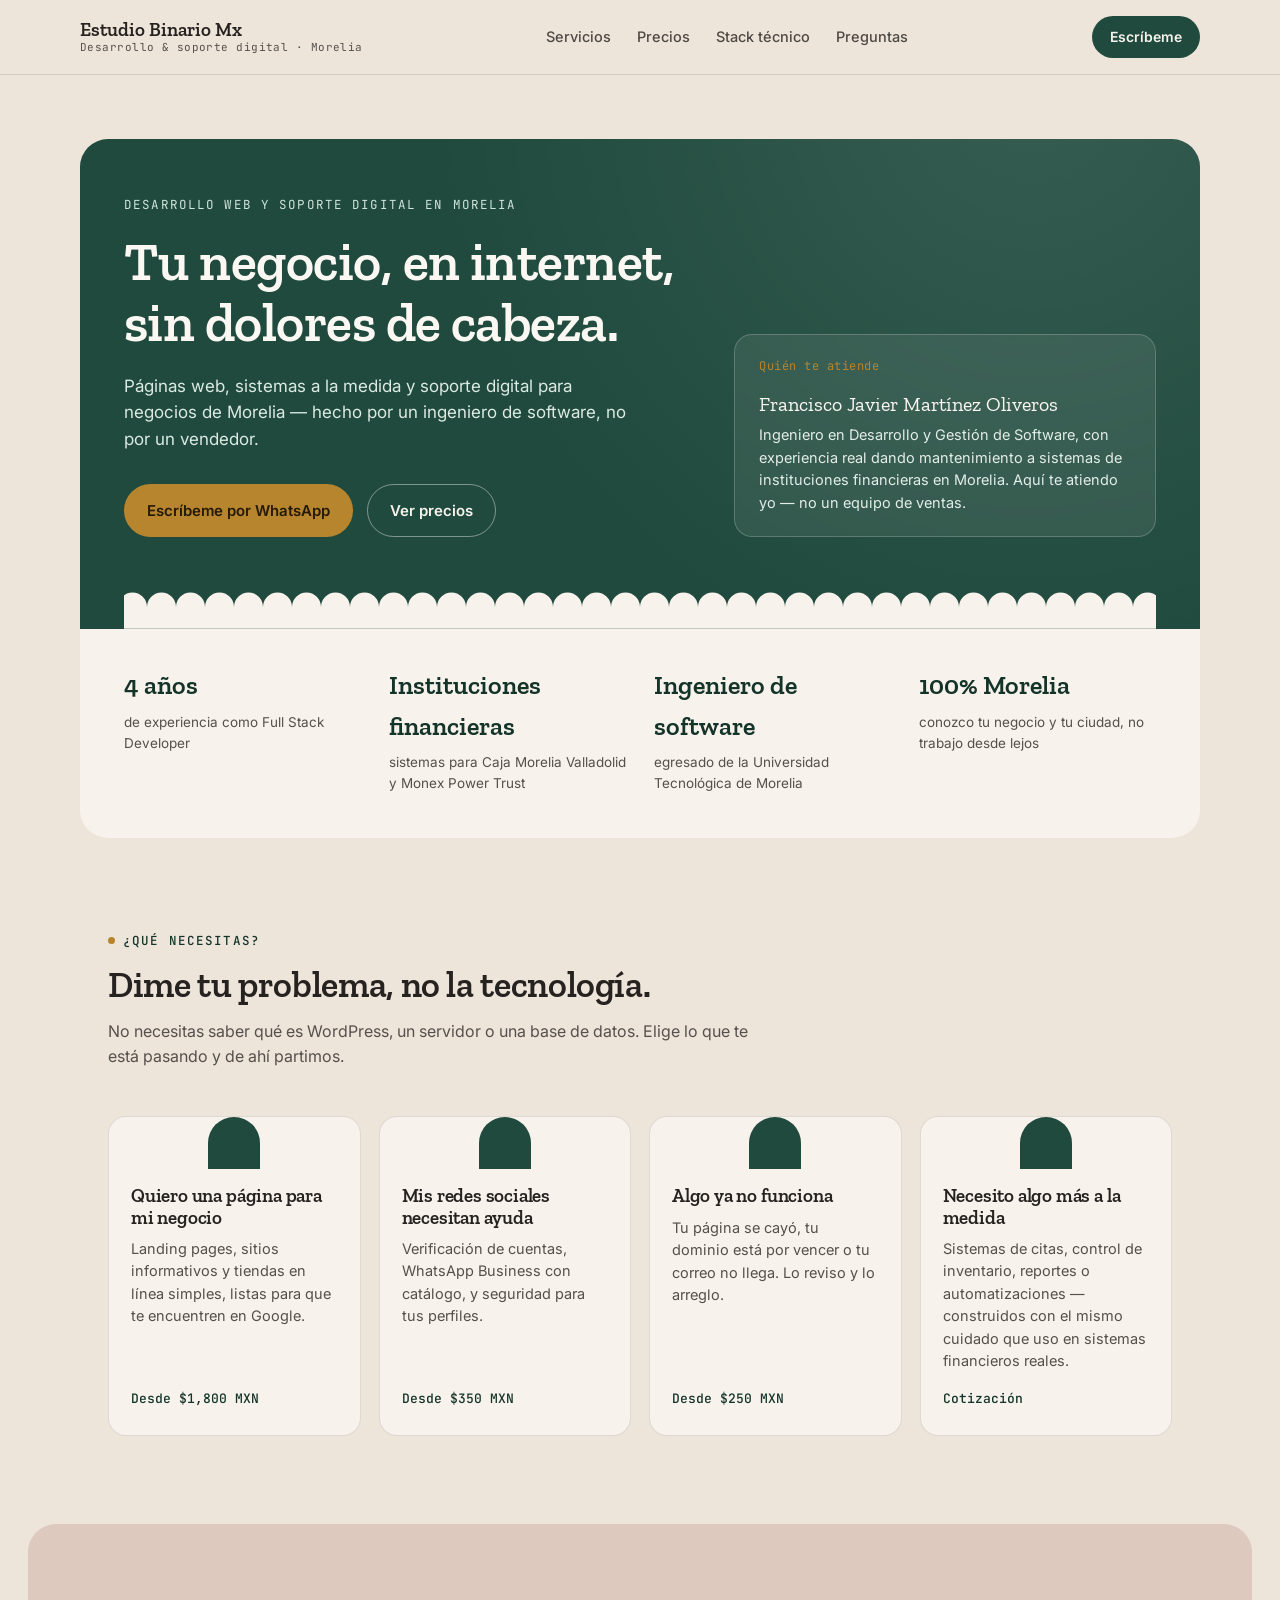
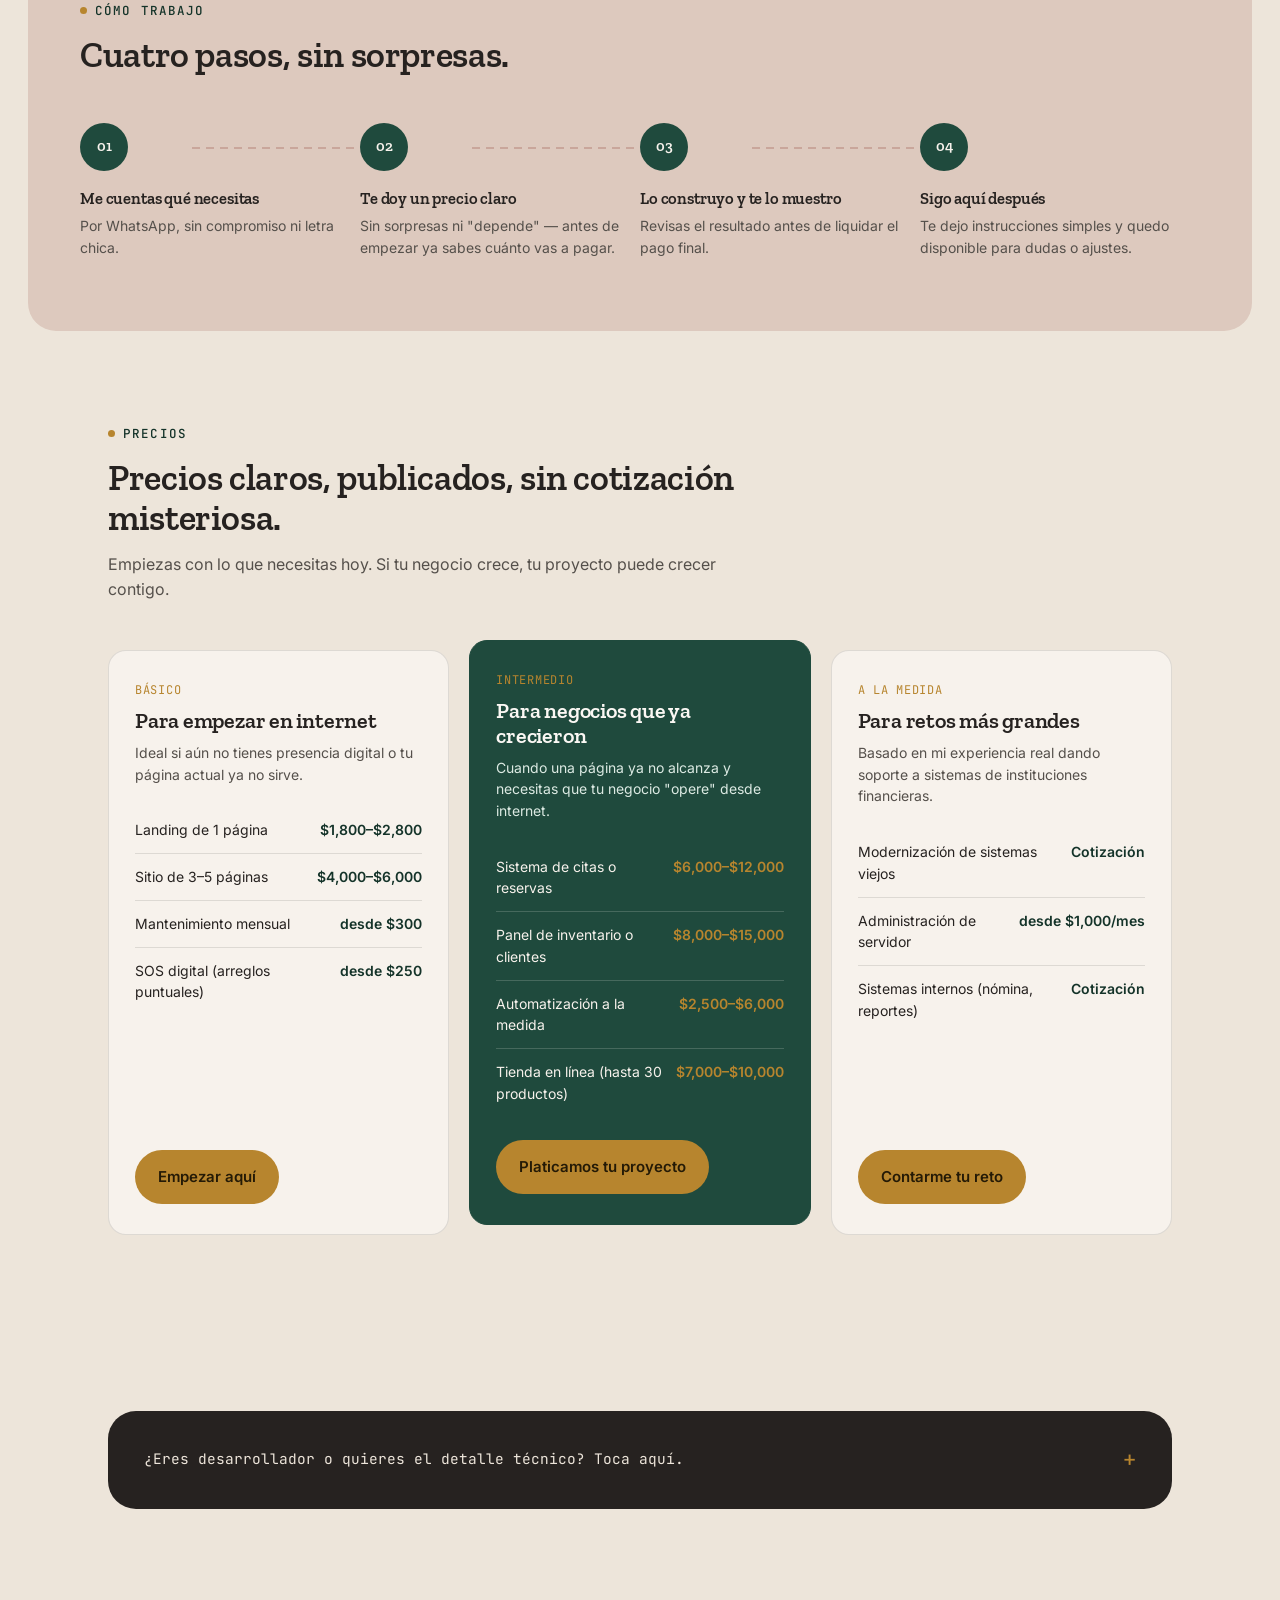
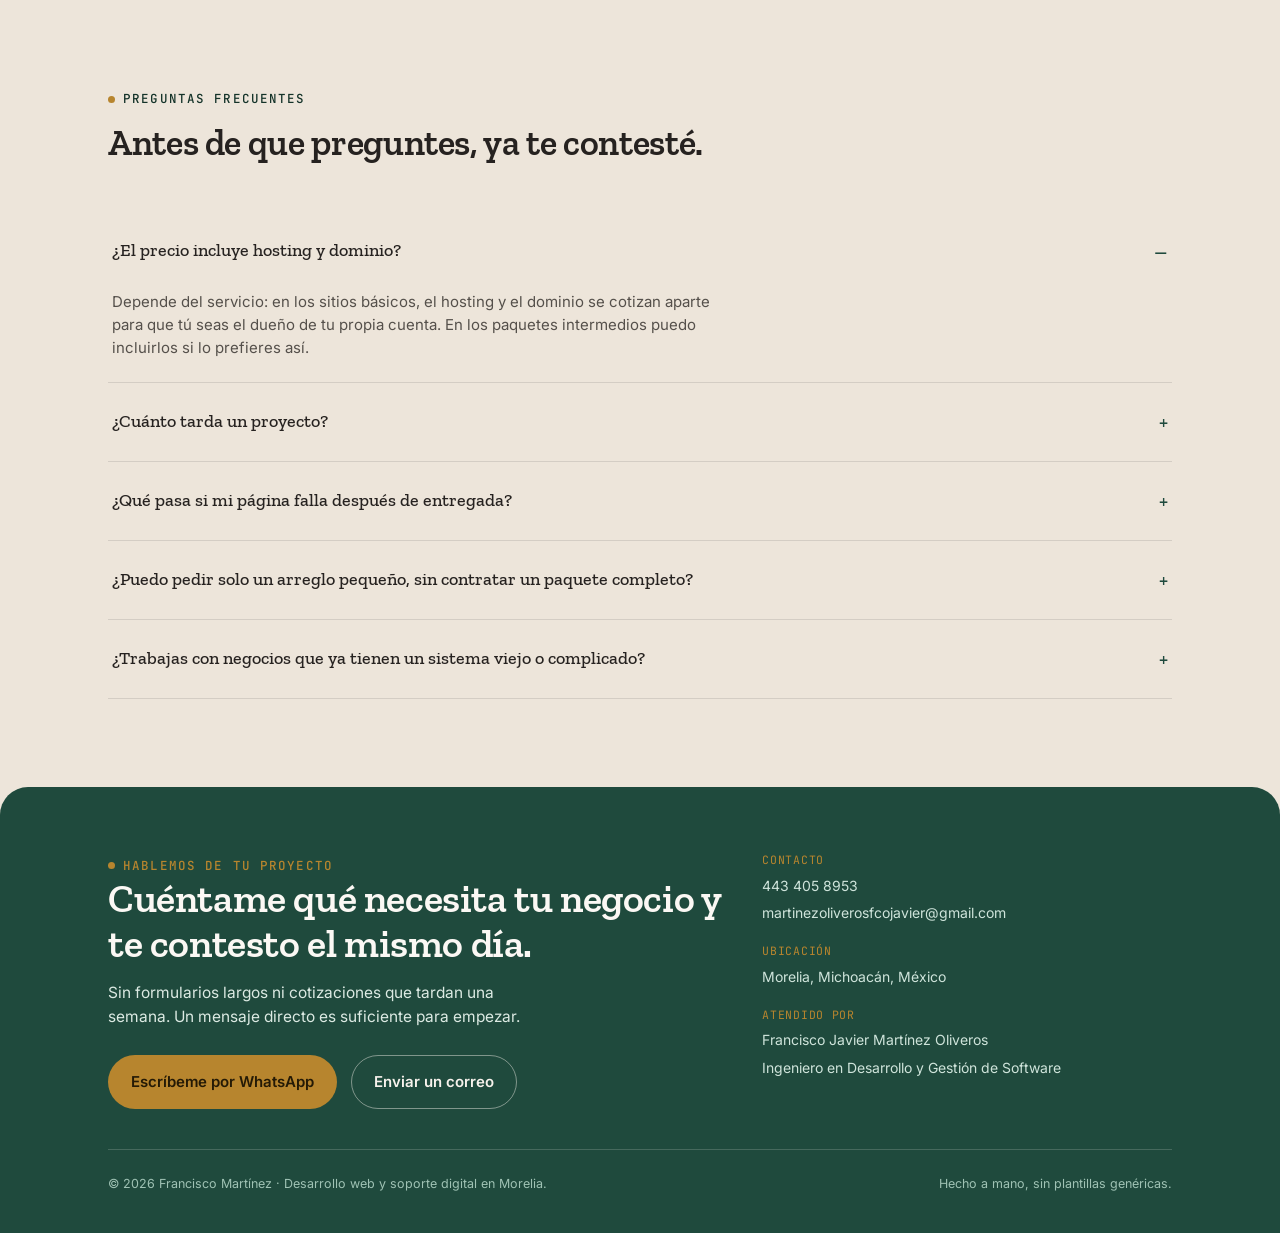
==== index.html @ 37a845f3 "Primer commit de la pagina, subiendo gitignore y readme" ====
<!DOCTYPE html>
<html lang="es-MX">

<head>
  <meta charset="UTF-8">
  <meta name="viewport" content="width=device-width, initial-scale=1.0">
  <title>Estudio Binario Mx — Desarrollo web y soporte digital en Morelia</title>
  <link rel="preconnect" href="https://fonts.googleapis.com">
  <link rel="preconnect" href="https://fonts.gstatic.com" crossorigin>
  <link
    href="https://fonts.googleapis.com/css2?family=Zilla+Slab:wght@400;500;600;700&family=Inter:wght@400;500;600;700;800&family=JetBrains+Mono:wght@400;500&display=swap"
    rel="stylesheet">
  <style>
    :root {
      --stone: #EDE5DA;
      /* cantera rosa base — cream-stone */
      --stone-deep: #DDC9BE;
      /* deeper cantera panel */
      --rose: #C9A69B;
      /* cantera rosa accent */
      --ink: #262220;
      /* main text, warm near-black */
      --ink-soft: #55504B;
      /* secondary text */
      --pine: #1F4A3D;
      /* deep Michoacán pine-green — CTA / structure */
      --pine-dark: #143329;
      --gold: #B7852E;
      /* mustard/gold accent, used sparingly */
      --paper: #F7F2EC;
      /* card surface, lighter than stone */
      --line: rgba(38, 34, 32, 0.12);
      --radius-lg: 28px;
      --radius-md: 18px;
      --maxw: 1120px;
    }

    * {
      box-sizing: border-box;
    }

    html {
      scroll-behavior: smooth;
    }

    body {
      margin: 0;
      background: var(--stone);
      color: var(--ink);
      font-family: 'Inter', system-ui, sans-serif;
      font-size: 16px;
      line-height: 1.55;
      -webkit-font-smoothing: antialiased;
    }

    h1,
    h2,
    h3 {
      font-family: 'Zilla Slab', Georgia, serif;
      font-weight: 600;
      line-height: 1.12;
      margin: 0;
      letter-spacing: -0.01em;
    }

    p {
      margin: 0;
    }

    a {
      color: inherit;
      text-decoration: none;
    }

    img {
      max-width: 100%;
      display: block;
    }

    ::selection {
      background: var(--pine);
      color: var(--paper);
    }

    :focus-visible {
      outline: 3px solid var(--pine);
      outline-offset: 3px;
    }

    .wrap {
      max-width: var(--maxw);
      margin: 0 auto;
      padding: 0 28px;
    }

    .eyebrow {
      display: inline-flex;
      align-items: center;
      gap: 8px;
      font-family: 'JetBrains Mono', monospace;
      font-size: 12.5px;
      letter-spacing: 0.09em;
      text-transform: uppercase;
      color: var(--pine-dark);
      font-weight: 500;
    }

    .eyebrow::before {
      content: "";
      width: 7px;
      height: 7px;
      border-radius: 50%;
      background: var(--gold);
      flex: none;
    }

    /* ---------- Arch motif (echoes Morelia's aqueduct arcade) ---------- */
    .arch-row {
      height: 44px;
      background-image: url("data:image/svg+xml,%3Csvg xmlns='http://www.w3.org/2000/svg' viewBox='0 0 80 60'%3E%3Cpath d='M0,60 L0,30 A20,20 0 0,1 40,30 A20,20 0 0,1 80,30 L80,60 Z' fill='%23EDE5DA'/%3E%3C/svg%3E");
      background-repeat: repeat-x;
      background-size: 58px 44px;
      background-position: bottom;
    }

    .arch-row.on-pine {
      background-image: url("data:image/svg+xml,%3Csvg xmlns='http://www.w3.org/2000/svg' viewBox='0 0 80 60'%3E%3Cpath d='M0,60 L0,30 A20,20 0 0,1 40,30 A20,20 0 0,1 80,30 L80,60 Z' fill='%23F7F2EC'/%3E%3C/svg%3E");
    }

    .arch-top {
      width: 52px;
      height: 52px;
      border-radius: 50% 50% 0 0;
      background: var(--pine);
      flex: none;
      margin: 0 auto -1px;
    }

    /* ---------- Nav ---------- */
    header {
      position: sticky;
      top: 0;
      z-index: 40;
      background: rgba(237, 229, 218, 0.92);
      backdrop-filter: blur(6px);
      border-bottom: 1px solid var(--line);
    }

    .nav {
      display: flex;
      align-items: center;
      justify-content: space-between;
      padding: 16px 0;
    }

    .brand {
      display: flex;
      flex-direction: column;
      line-height: 1.1;
    }

    .brand strong {
      font-family: 'Zilla Slab', serif;
      font-size: 19px;
      font-weight: 600;
    }

    .brand span {
      font-family: 'JetBrains Mono', monospace;
      font-size: 11px;
      color: var(--ink-soft);
      letter-spacing: 0.04em;
    }

    .nav-links {
      display: flex;
      gap: 26px;
      font-size: 14.5px;
      font-weight: 500;
    }

    .nav-links a {
      opacity: 0.8;
    }

    .nav-links a:hover {
      opacity: 1;
    }

    .nav-cta {
      background: var(--pine);
      color: var(--paper);
      padding: 10px 18px;
      border-radius: 100px;
      font-size: 14px;
      font-weight: 600;
      white-space: nowrap;
    }

    .nav-cta:hover {
      background: var(--pine-dark);
    }

    .nav-mobile-hide {
      display: flex;
    }

    @media (max-width:760px) {
      .nav-mobile-hide {
        display: none;
      }
    }

    /* ---------- Hero ---------- */
    .hero {
      padding: 64px 0 0;
    }

    .hero-panel {
      background: var(--pine);
      color: var(--paper);
      border-radius: var(--radius-lg) var(--radius-lg) 0 0;
      padding: 56px 44px 0;
      position: relative;
      overflow: hidden;
    }

    .hero-panel::before {
      content: "";
      position: absolute;
      inset: 0;
      background: radial-gradient(circle at 85% -10%, rgba(255, 255, 255, 0.10), transparent 55%);
      pointer-events: none;
    }

    .hero-grid {
      display: grid;
      grid-template-columns: 1.15fr 0.85fr;
      gap: 40px;
      align-items: end;
      padding-bottom: 48px;
    }

    .hero-eyebrow {
      font-family: 'JetBrains Mono', monospace;
      font-size: 12.5px;
      letter-spacing: 0.09em;
      text-transform: uppercase;
      color: #CFE4DB;
      margin-bottom: 18px;
      display: block;
    }

    .hero h1 {
      font-size: clamp(34px, 4.6vw, 54px);
      color: #FBF8F4;
    }

    .hero-sub {
      margin-top: 20px;
      font-size: 17px;
      color: #DCEAE3;
      max-width: 46ch;
    }

    .hero-ctas {
      display: flex;
      gap: 14px;
      margin-top: 32px;
      flex-wrap: wrap;
    }

    .btn {
      display: inline-flex;
      align-items: center;
      gap: 8px;
      padding: 14px 22px;
      border-radius: 100px;
      font-weight: 600;
      font-size: 15px;
      border: 1.5px solid transparent;
      cursor: pointer;
    }

    .btn-gold {
      background: var(--gold);
      color: #241a06;
    }

    .btn-gold:hover {
      background: #a3781f;
    }

    .btn-ghost {
      background: transparent;
      border-color: rgba(247, 242, 236, 0.45);
      color: #F7F2EC;
    }

    .btn-ghost:hover {
      border-color: #F7F2EC;
    }

    .hero-card {
      background: rgba(247, 242, 236, 0.08);
      border: 1px solid rgba(247, 242, 236, 0.22);
      border-radius: var(--radius-md);
      padding: 22px 24px;
      backdrop-filter: blur(2px);
    }

    .hero-card p {
      font-size: 14.5px;
      color: #E3EEE8;
    }

    .hero-card .name {
      font-family: 'Zilla Slab', serif;
      font-size: 20px;
      color: #FBF8F4;
      margin-bottom: 4px;
    }

    .hero-card .role {
      font-family: 'JetBrains Mono', monospace;
      font-size: 12px;
      color: var(--gold);
      letter-spacing: 0.04em;
      margin-bottom: 14px;
      display: block;
    }

    /* ---------- Trust bar ---------- */
    .trust {
      background: var(--paper);
      border-radius: 0 0 var(--radius-lg) var(--radius-lg);
      padding: 36px 44px 44px;
      display: grid;
      grid-template-columns: repeat(4, 1fr);
      gap: 28px;
    }

    .trust-item .num {
      font-family: 'Zilla Slab', serif;
      font-size: 26px;
      font-weight: 600;
      color: var(--pine-dark);
    }

    .trust-item p {
      font-size: 13.5px;
      color: var(--ink-soft);
      margin-top: 6px;
    }

    @media (max-width:900px) {
      .hero-grid {
        grid-template-columns: 1fr;
      }

      .trust {
        grid-template-columns: repeat(2, 1fr);
      }
    }

    /* ---------- Section shell ---------- */
    section {
      padding: 88px 0;
    }

    .section-head {
      max-width: 640px;
      margin-bottom: 48px;
    }

    .section-head h2 {
      font-size: clamp(26px, 3.2vw, 36px);
      margin-top: 14px;
    }

    .section-head p {
      margin-top: 14px;
      font-size: 16px;
      color: var(--ink-soft);
    }

    /* ---------- Qué necesitas cards ---------- */
    .need-grid {
      display: grid;
      grid-template-columns: repeat(4, 1fr);
      gap: 18px;
    }

    .need-card {
      background: var(--paper);
      border: 1px solid var(--line);
      border-radius: var(--radius-md);
      padding: 0 22px 26px;
      display: flex;
      flex-direction: column;
    }

    .need-card .arch-top {
      margin-top: 0;
      margin-bottom: 16px;
    }

    .need-card h3 {
      font-size: 19px;
      margin-bottom: 10px;
    }

    .need-card p {
      font-size: 14.5px;
      color: var(--ink-soft);
      flex: 1;
    }

    .need-card .price-tag {
      margin-top: 16px;
      font-family: 'JetBrains Mono', monospace;
      font-size: 13px;
      color: var(--pine-dark);
      font-weight: 500;
    }

    @media (max-width:1000px) {
      .need-grid {
        grid-template-columns: 1fr 1fr;
      }
    }

    @media (max-width:600px) {
      .need-grid {
        grid-template-columns: 1fr;
      }
    }

    /* ---------- Steps ---------- */
    .steps {
      display: grid;
      grid-template-columns: repeat(4, 1fr);
      gap: 0;
      position: relative;
    }

    .step {
      padding: 0 20px 0 0;
      position: relative;
    }

    .step:not(:last-child)::after {
      content: "";
      position: absolute;
      top: 24px;
      right: 0;
      width: 60%;
      height: 1.5px;
      background: repeating-linear-gradient(to right, var(--rose) 0 8px, transparent 8px 14px);
    }

    .step-num {
      font-family: 'Zilla Slab', serif;
      font-size: 15px;
      font-weight: 600;
      width: 48px;
      height: 48px;
      border-radius: 50%;
      background: var(--pine);
      color: var(--paper);
      display: flex;
      align-items: center;
      justify-content: center;
      margin-bottom: 18px;
    }

    .step h3 {
      font-size: 16.5px;
      margin-bottom: 8px;
    }

    .step p {
      font-size: 14px;
      color: var(--ink-soft);
    }

    @media (max-width:900px) {
      .steps {
        grid-template-columns: 1fr 1fr;
        row-gap: 36px;
      }

      .step:not(:last-child)::after {
        display: none;
      }
    }

    @media (max-width:560px) {
      .steps {
        grid-template-columns: 1fr;
      }
    }

    /* ---------- Pricing ---------- */
    .price-grid {
      display: grid;
      grid-template-columns: repeat(3, 1fr);
      gap: 20px;
      align-items: stretch;
    }

    .price-card {
      background: var(--paper);
      border: 1px solid var(--line);
      border-radius: var(--radius-md);
      padding: 30px 26px;
      display: flex;
      flex-direction: column;
    }

    .price-card.featured {
      background: var(--pine);
      color: var(--paper);
      border-color: var(--pine);
      transform: translateY(-10px);
    }

    .price-card.featured .price-eyebrow {
      color: var(--gold);
    }

    .price-card.featured h3 {
      color: #FBF8F4;
    }

    .price-card.featured .plan-desc {
      color: #DCEAE3;
    }

    .price-card.featured li {
      border-color: rgba(247, 242, 236, 0.18);
    }

    .price-card.featured li b {
      color: var(--gold);
    }

    .price-eyebrow {
      font-family: 'JetBrains Mono', monospace;
      font-size: 12px;
      letter-spacing: 0.06em;
      text-transform: uppercase;
      color: var(--gold);
      margin-bottom: 10px;
      display: block;
    }

    .price-card h3 {
      font-size: 22px;
      margin-bottom: 8px;
    }

    .plan-desc {
      font-size: 14px;
      color: var(--ink-soft);
      margin-bottom: 22px;
    }

    .price-card ul {
      list-style: none;
      margin: 0 0 24px;
      padding: 0;
      flex: 1;
    }

    .price-card li {
      padding: 12px 0;
      border-bottom: 1px solid var(--line);
      font-size: 14px;
      display: flex;
      justify-content: space-between;
      gap: 12px;
    }

    .price-card li:last-child {
      border-bottom: none;
    }

    .price-card li b {
      color: var(--pine-dark);
      font-weight: 600;
      white-space: nowrap;
    }

    .price-card .btn {
      align-self: flex-start;
    }

    @media (max-width:940px) {
      .price-grid {
        grid-template-columns: 1fr;
      }

      .price-card.featured {
        transform: none;
      }
    }

    /* ---------- Tech zone ---------- */
    .tech-zone {
      background: var(--ink);
      color: #EDE5DA;
      border-radius: var(--radius-lg);
      padding: 8px;
    }

    .tech-summary {
      list-style: none;
      cursor: pointer;
      display: flex;
      align-items: center;
      justify-content: space-between;
      padding: 24px 28px;
      font-family: 'JetBrains Mono', monospace;
      font-size: 14.5px;
    }

    .tech-summary::-webkit-details-marker {
      display: none;
    }

    .tech-summary::after {
      content: "+";
      font-size: 22px;
      color: var(--gold);
      flex: none;
      margin-left: 12px;
    }

    details[open] .tech-summary::after {
      content: "–";
    }

    .tech-body {
      padding: 0 28px 30px;
      display: grid;
      grid-template-columns: repeat(2, 1fr);
      gap: 26px;
    }

    .tech-col h4 {
      font-family: 'JetBrains Mono', monospace;
      font-size: 12px;
      letter-spacing: 0.06em;
      text-transform: uppercase;
      color: var(--gold);
      margin-bottom: 10px;
    }

    .tech-col p {
      font-size: 13.5px;
      color: #D8D2C9;
      line-height: 1.7;
    }

    @media (max-width:700px) {
      .tech-body {
        grid-template-columns: 1fr;
      }
    }

    /* ---------- FAQ ---------- */
    .faq-item {
      border-bottom: 1px solid var(--line);
    }

    .faq-item summary {
      list-style: none;
      cursor: pointer;
      display: flex;
      align-items: center;
      justify-content: space-between;
      padding: 22px 4px;
      font-family: 'Zilla Slab', serif;
      font-size: 18px;
      font-weight: 500;
    }

    .faq-item summary::-webkit-details-marker {
      display: none;
    }

    .faq-item summary::after {
      content: "+";
      font-size: 22px;
      color: var(--pine);
      flex: none;
      margin-left: 16px;
    }

    .faq-item[open] summary::after {
      content: "–";
    }

    .faq-item p {
      padding: 0 4px 22px;
      font-size: 15px;
      color: var(--ink-soft);
      max-width: 68ch;
    }

    /* ---------- Footer / contact ---------- */
    footer {
      background: var(--pine);
      color: var(--paper);
      border-radius: var(--radius-lg) var(--radius-lg) 0 0;
      padding: 64px 0 40px;
    }

    .footer-grid {
      display: grid;
      grid-template-columns: 1.2fr 0.8fr;
      gap: 40px;
      padding-bottom: 40px;
      border-bottom: 1px solid rgba(247, 242, 236, 0.18);
    }

    footer h2 {
      color: #FBF8F4;
      font-size: clamp(28px, 3.6vw, 40px);
    }

    footer .footer-sub {
      margin-top: 16px;
      color: #DCEAE3;
      font-size: 15.5px;
      max-width: 44ch;
    }

    .footer-ctas {
      margin-top: 26px;
      display: flex;
      gap: 14px;
      flex-wrap: wrap;
    }

    .contact-block p {
      font-size: 14px;
      color: #CFE4DB;
      margin-bottom: 6px;
    }

    .contact-block .label {
      font-family: 'JetBrains Mono', monospace;
      font-size: 11.5px;
      text-transform: uppercase;
      letter-spacing: 0.06em;
      color: var(--gold);
      margin-top: 18px;
      margin-bottom: 6px;
      display: block;
    }

    .contact-block .label:first-child {
      margin-top: 0;
    }

    .fine {
      padding-top: 24px;
      display: flex;
      justify-content: space-between;
      flex-wrap: wrap;
      gap: 10px;
      font-size: 12.5px;
      color: #9FC2B4;
    }

    @media (max-width:760px) {
      .footer-grid {
        grid-template-columns: 1fr;
      }
    }
  </style>
</head>

<body>

  <header>
    <div class="wrap nav">
      <a href="#" class="brand">
        <strong>Estudio Binario Mx</strong>
        <span>Desarrollo &amp; soporte digital · Morelia</span>
      </a>
      <nav class="nav-links nav-mobile-hide">
        <a href="#necesitas">Servicios</a>
        <a href="#precios">Precios</a>
        <a href="#tecnico">Stack técnico</a>
        <a href="#preguntas">Preguntas</a>
      </nav>
      <a class="nav-cta" href="https://wa.me/524434058953" target="_blank" rel="noopener">Escríbeme</a>
    </div>
  </header>

  <main>

    <!-- ============ HERO ============ -->
    <div class="wrap hero">
      <div class="hero-panel">
        <div class="hero-grid">
          <div>
            <span class="hero-eyebrow">Desarrollo web y soporte digital en Morelia</span>
            <h1>Tu negocio, en internet, sin dolores de cabeza.</h1>
            <p class="hero-sub">Páginas web, sistemas a la medida y soporte digital para negocios de Morelia — hecho por
              un ingeniero de software, no por un vendedor.</p>
            <div class="hero-ctas">
              <a class="btn btn-gold" href="https://wa.me/524434058953" target="_blank" rel="noopener">Escríbeme por
                WhatsApp</a>
              <a class="btn btn-ghost" href="#precios">Ver precios</a>
            </div>
          </div>
          <div class="hero-card">
            <span class="role">Quién te atiende</span>
            <p class="name">Francisco Javier Martínez Oliveros</p>
            <p>Ingeniero en Desarrollo y Gestión de Software, con experiencia real dando mantenimiento a sistemas de
              instituciones financieras en Morelia. Aquí te atiendo yo — no un equipo de ventas.</p>
          </div>
        </div>
        <div class="arch-row on-pine"></div>
      </div>

      <div class="trust">
        <div class="trust-item">
          <div class="num">4 años</div>
          <p>de experiencia como Full Stack Developer</p>
        </div>
        <div class="trust-item">
          <div class="num">Instituciones financieras</div>
          <p>sistemas para Caja Morelia Valladolid y Monex Power Trust</p>
        </div>
        <div class="trust-item">
          <div class="num">Ingeniero de software</div>
          <p>egresado de la Universidad Tecnológica de Morelia</p>
        </div>
        <div class="trust-item">
          <div class="num">100% Morelia</div>
          <p>conozco tu negocio y tu ciudad, no trabajo desde lejos</p>
        </div>
      </div>
    </div>

    <!-- ============ QUÉ NECESITAS ============ -->
    <section id="necesitas">
      <div class="wrap">
        <div class="section-head">
          <span class="eyebrow">¿Qué necesitas?</span>
          <h2>Dime tu problema, no la tecnología.</h2>
          <p>No necesitas saber qué es WordPress, un servidor o una base de datos. Elige lo que te está pasando y de ahí
            partimos.</p>
        </div>
        <div class="need-grid">
          <div class="need-card">
            <div class="arch-top"></div>
            <h3>Quiero una página para mi negocio</h3>
            <p>Landing pages, sitios informativos y tiendas en línea simples, listas para que te encuentren en Google.
            </p>
            <span class="price-tag">Desde $1,800 MXN</span>
          </div>
          <div class="need-card">
            <div class="arch-top"></div>
            <h3>Mis redes sociales necesitan ayuda</h3>
            <p>Verificación de cuentas, WhatsApp Business con catálogo, y seguridad para tus perfiles.</p>
            <span class="price-tag">Desde $350 MXN</span>
          </div>
          <div class="need-card">
            <div class="arch-top"></div>
            <h3>Algo ya no funciona</h3>
            <p>Tu página se cayó, tu dominio está por vencer o tu correo no llega. Lo reviso y lo arreglo.</p>
            <span class="price-tag">Desde $250 MXN</span>
          </div>
          <div class="need-card">
            <div class="arch-top"></div>
            <h3>Necesito algo más a la medida</h3>
            <p>Sistemas de citas, control de inventario, reportes o automatizaciones — construidos con el mismo cuidado
              que uso en sistemas financieros reales.</p>
            <span class="price-tag">Cotización</span>
          </div>
        </div>
      </div>
    </section>

    <!-- ============ CÓMO TRABAJO ============ -->
    <section
      style="background:var(--stone-deep); border-radius:var(--radius-lg); margin:0 28px; width:auto; padding:72px 44px;">
      <div style="max-width:var(--maxw); margin:0 auto;">
        <div class="section-head">
          <span class="eyebrow">Cómo trabajo</span>
          <h2>Cuatro pasos, sin sorpresas.</h2>
        </div>
        <div class="steps">
          <div class="step">
            <div class="step-num">01</div>
            <h3>Me cuentas qué necesitas</h3>
            <p>Por WhatsApp, sin compromiso ni letra chica.</p>
          </div>
          <div class="step">
            <div class="step-num">02</div>
            <h3>Te doy un precio claro</h3>
            <p>Sin sorpresas ni "depende" — antes de empezar ya sabes cuánto vas a pagar.</p>
          </div>
          <div class="step">
            <div class="step-num">03</div>
            <h3>Lo construyo y te lo muestro</h3>
            <p>Revisas el resultado antes de liquidar el pago final.</p>
          </div>
          <div class="step">
            <div class="step-num">04</div>
            <h3>Sigo aquí después</h3>
            <p>Te dejo instrucciones simples y quedo disponible para dudas o ajustes.</p>
          </div>
        </div>
      </div>
    </section>

    <!-- ============ PRECIOS ============ -->
    <section id="precios">
      <div class="wrap">
        <div class="section-head">
          <span class="eyebrow">Precios</span>
          <h2>Precios claros, publicados, sin cotización misteriosa.</h2>
          <p>Empiezas con lo que necesitas hoy. Si tu negocio crece, tu proyecto puede crecer contigo.</p>
        </div>
        <div class="price-grid">

          <div class="price-card">
            <span class="price-eyebrow">Básico</span>
            <h3>Para empezar en internet</h3>
            <p class="plan-desc">Ideal si aún no tienes presencia digital o tu página actual ya no sirve.</p>
            <ul>
              <li>Landing de 1 página <b>$1,800–$2,800</b></li>
              <li>Sitio de 3–5 páginas <b>$4,000–$6,000</b></li>
              <li>Mantenimiento mensual <b>desde $300</b></li>
              <li>SOS digital (arreglos puntuales) <b>desde $250</b></li>
            </ul>
            <a class="btn btn-gold" href="https://wa.me/524434058953" target="_blank" rel="noopener">Empezar aquí</a>
          </div>

          <div class="price-card featured">
            <span class="price-eyebrow">Intermedio</span>
            <h3>Para negocios que ya crecieron</h3>
            <p class="plan-desc">Cuando una página ya no alcanza y necesitas que tu negocio "opere" desde internet.</p>
            <ul>
              <li>Sistema de citas o reservas <b>$6,000–$12,000</b></li>
              <li>Panel de inventario o clientes <b>$8,000–$15,000</b></li>
              <li>Automatización a la medida <b>$2,500–$6,000</b></li>
              <li>Tienda en línea (hasta 30 productos) <b>$7,000–$10,000</b></li>
            </ul>
            <a class="btn btn-gold" href="https://wa.me/524434058953" target="_blank" rel="noopener">Platicamos tu
              proyecto</a>
          </div>

          <div class="price-card">
            <span class="price-eyebrow">A la medida</span>
            <h3>Para retos más grandes</h3>
            <p class="plan-desc">Basado en mi experiencia real dando soporte a sistemas de instituciones financieras.
            </p>
            <ul>
              <li>Modernización de sistemas viejos <b>Cotización</b></li>
              <li>Administración de servidor <b>desde $1,000/mes</b></li>
              <li>Sistemas internos (nómina, reportes) <b>Cotización</b></li>
            </ul>
            <a class="btn btn-gold" href="https://wa.me/524434058953" target="_blank" rel="noopener">Contarme tu
              reto</a>
          </div>

        </div>
      </div>
    </section>

    <!-- ============ ZONA TÉCNICA ============ -->
    <section id="tecnico">
      <div class="wrap">
        <details class="tech-zone">
          <summary class="tech-summary">
            <span>¿Eres desarrollador o quieres el detalle técnico? Toca aquí.</span>
          </summary>
          <div class="tech-body">
            <div class="tech-col">
              <h4>Frontend</h4>
              <p>HTML5, CSS3, Sass, Tailwind CSS, JavaScript, TypeScript, jQuery, Vue.js, Angular.</p>
            </div>
            <div class="tech-col">
              <h4>Backend</h4>
              <p>PHP / Laravel, CodeIgniter, Python / Django, Node.js / Express, C# / .NET, Delphi.</p>
            </div>
            <div class="tech-col">
              <h4>Bases de datos</h4>
              <p>MySQL, PostgreSQL, SQL Server (procedimientos almacenados), SQLite, MongoDB.</p>
            </div>
            <div class="tech-col">
              <h4>DevOps / infraestructura</h4>
              <p>Docker, Git, servidores IIS, PowerBI, testing QA, metodología Scrum.</p>
            </div>
            <div class="tech-col">
              <h4>Otras herramientas</h4>
              <p>WordPress, Elementor, cPanel, Moodle, SEO técnico, No-Code / Low-Code.</p>
            </div>
            <div class="tech-col">
              <h4>Certificaciones</h4>
              <p>Administrador de servidores (CentOS, redes, servicios web/FTP/BD) · Administrador de plataformas
                digitales de aprendizaje · Administrador de proyectos para ambientes virtuales · Desarrollo de Apps
                Móviles (Google Activate).</p>
            </div>
          </div>
        </details>
      </div>
    </section>

    <!-- ============ FAQ ============ -->
    <section id="preguntas">
      <div class="wrap">
        <div class="section-head">
          <span class="eyebrow">Preguntas frecuentes</span>
          <h2>Antes de que preguntes, ya te contesté.</h2>
        </div>

        <div>
          <details class="faq-item" open>
            <summary>¿El precio incluye hosting y dominio?</summary>
            <p>Depende del servicio: en los sitios básicos, el hosting y el dominio se cotizan aparte para que tú seas
              el dueño de tu propia cuenta. En los paquetes intermedios puedo incluirlos si lo prefieres así.</p>
          </details>
          <details class="faq-item">
            <summary>¿Cuánto tarda un proyecto?</summary>
            <p>Una landing simple puede estar lista en 3 a 5 días. Un sistema a la medida depende del alcance — te doy
              un tiempo estimado antes de empezar, no después.</p>
          </details>
          <details class="faq-item">
            <summary>¿Qué pasa si mi página falla después de entregada?</summary>
            <p>Me escribes por WhatsApp y lo reviso. Si tienes un plan de mantenimiento, el arreglo va incluido; si no,
              se cobra como servicio puntual de "SOS digital".</p>
          </details>
          <details class="faq-item">
            <summary>¿Puedo pedir solo un arreglo pequeño, sin contratar un paquete completo?</summary>
            <p>Sí. No necesitas comprar algo grande para resolver algo chico — para eso existe el servicio de arreglos
              puntuales.</p>
          </details>
          <details class="faq-item">
            <summary>¿Trabajas con negocios que ya tienen un sistema viejo o complicado?</summary>
            <p>Sí, es una de mis especialidades. He dado mantenimiento a sistemas hechos en Delphi y .NET, y trabajado
              con bases de datos SQL Server dentro de instituciones financieras reales en Morelia.</p>
          </details>
        </div>
      </div>
    </section>

  </main>

  <footer>
    <div class="wrap">
      <div class="footer-grid">
        <div>
          <span class="eyebrow" style="color:var(--gold);">Hablemos de tu proyecto</span>
          <h2>Cuéntame qué necesita tu negocio y te contesto el mismo día.</h2>
          <p class="footer-sub">Sin formularios largos ni cotizaciones que tardan una semana. Un mensaje directo es
            suficiente para empezar.</p>
          <div class="footer-ctas">
            <a class="btn btn-gold" href="https://wa.me/524434058953" target="_blank" rel="noopener">Escríbeme por
              WhatsApp</a>
            <a class="btn btn-ghost" href="mailto:martinezoliverosfcojavier@gmail.com">Enviar un correo</a>
          </div>
        </div>
        <div class="contact-block">
          <span class="label">Contacto</span>
          <p>443 405 8953</p>
          <p>martinezoliverosfcojavier@gmail.com</p>
          <span class="label">Ubicación</span>
          <p>Morelia, Michoacán, México</p>
          <span class="label">Atendido por</span>
          <p>Francisco Javier Martínez Oliveros</p>
          <p>Ingeniero en Desarrollo y Gestión de Software</p>
        </div>
      </div>
      <div class="fine">
        <span>© 2026 Francisco Martínez · Desarrollo web y soporte digital en Morelia.</span>
        <span>Hecho a mano, sin plantillas genéricas.</span>
      </div>
    </div>
  </footer>

</body>

</html>
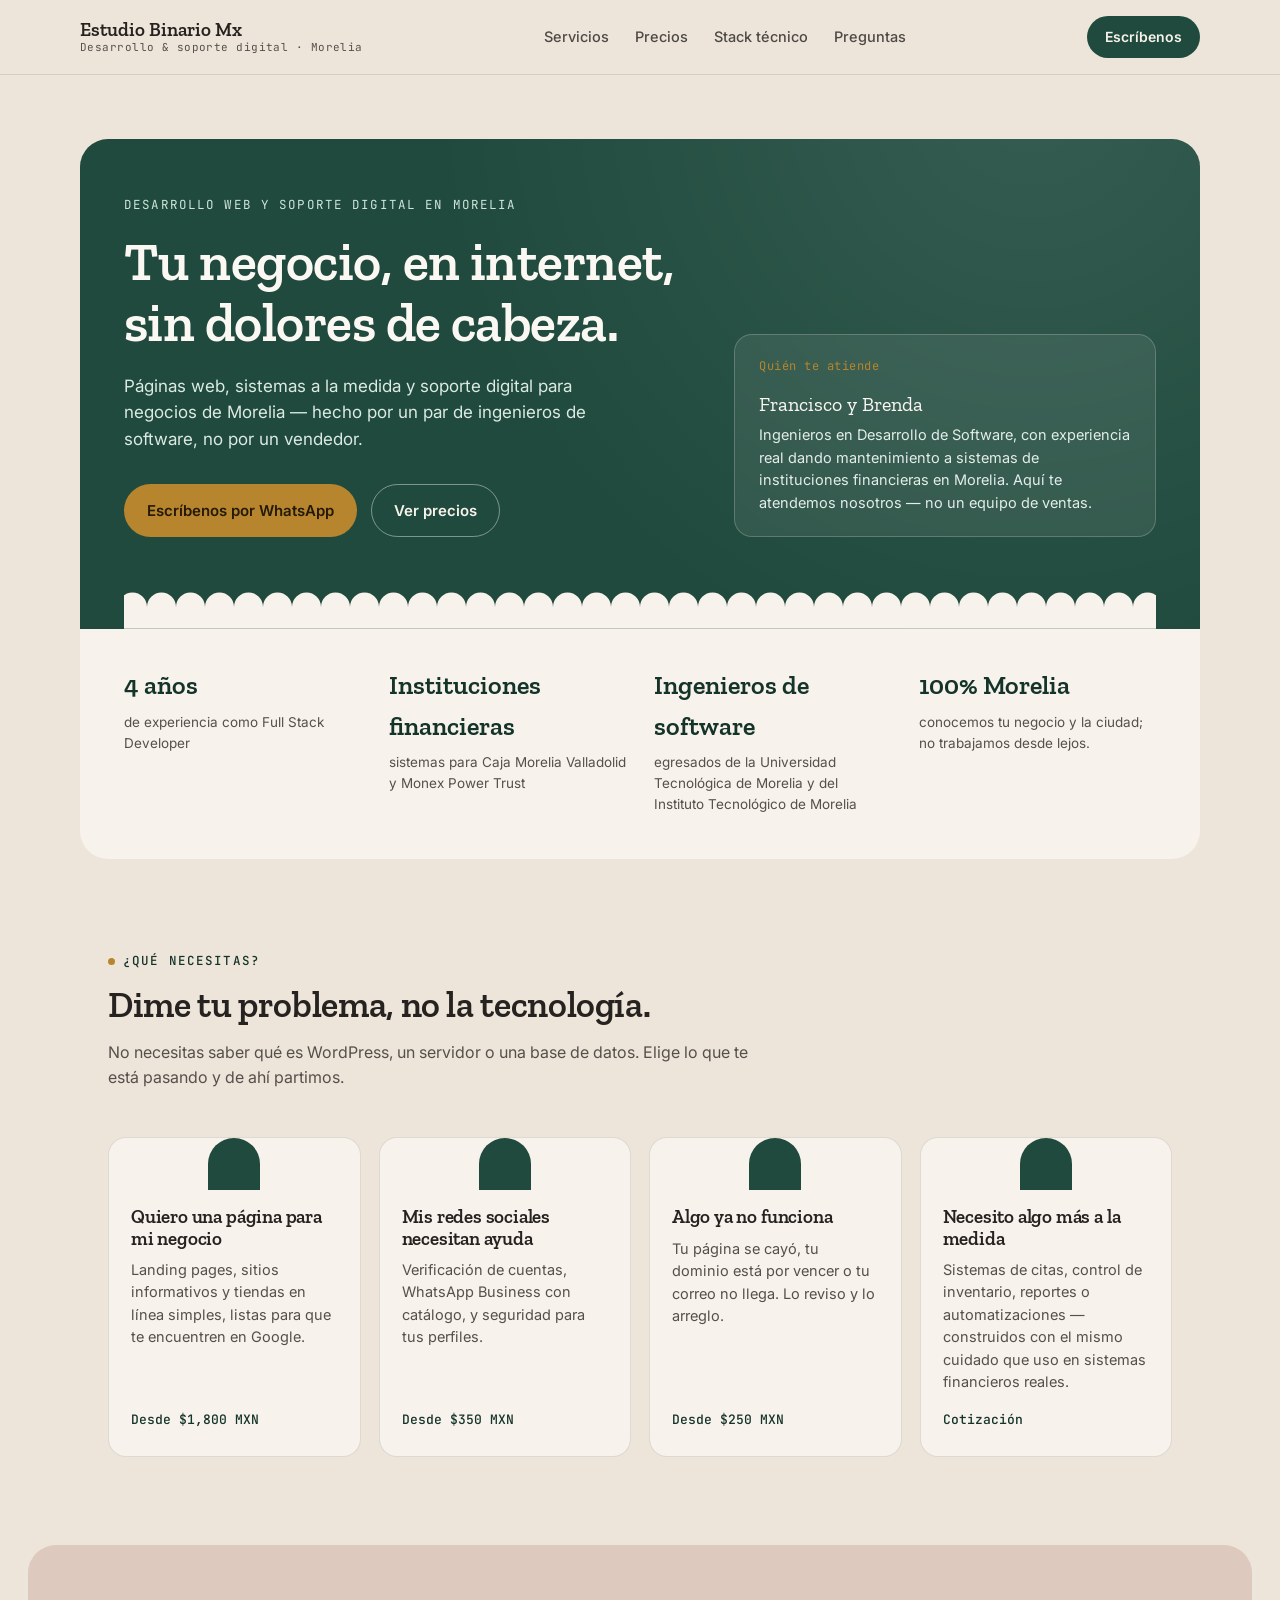
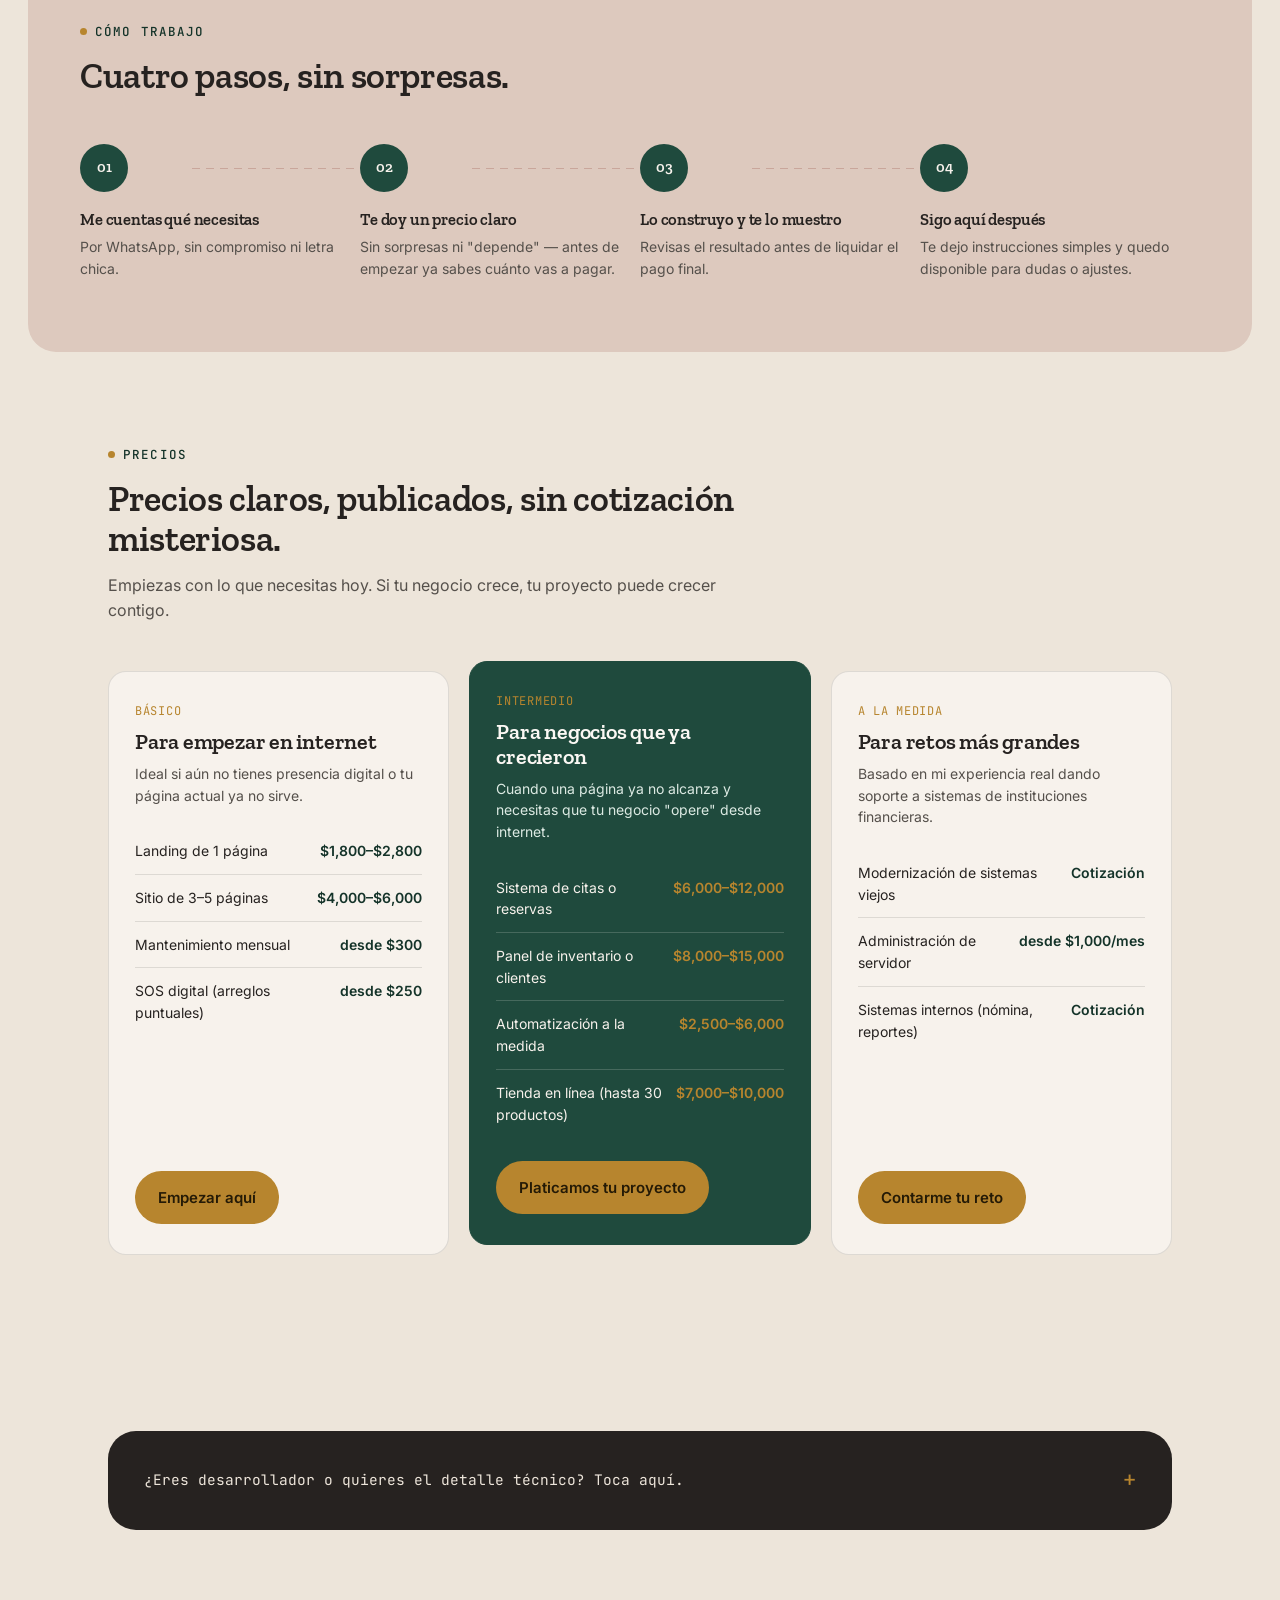
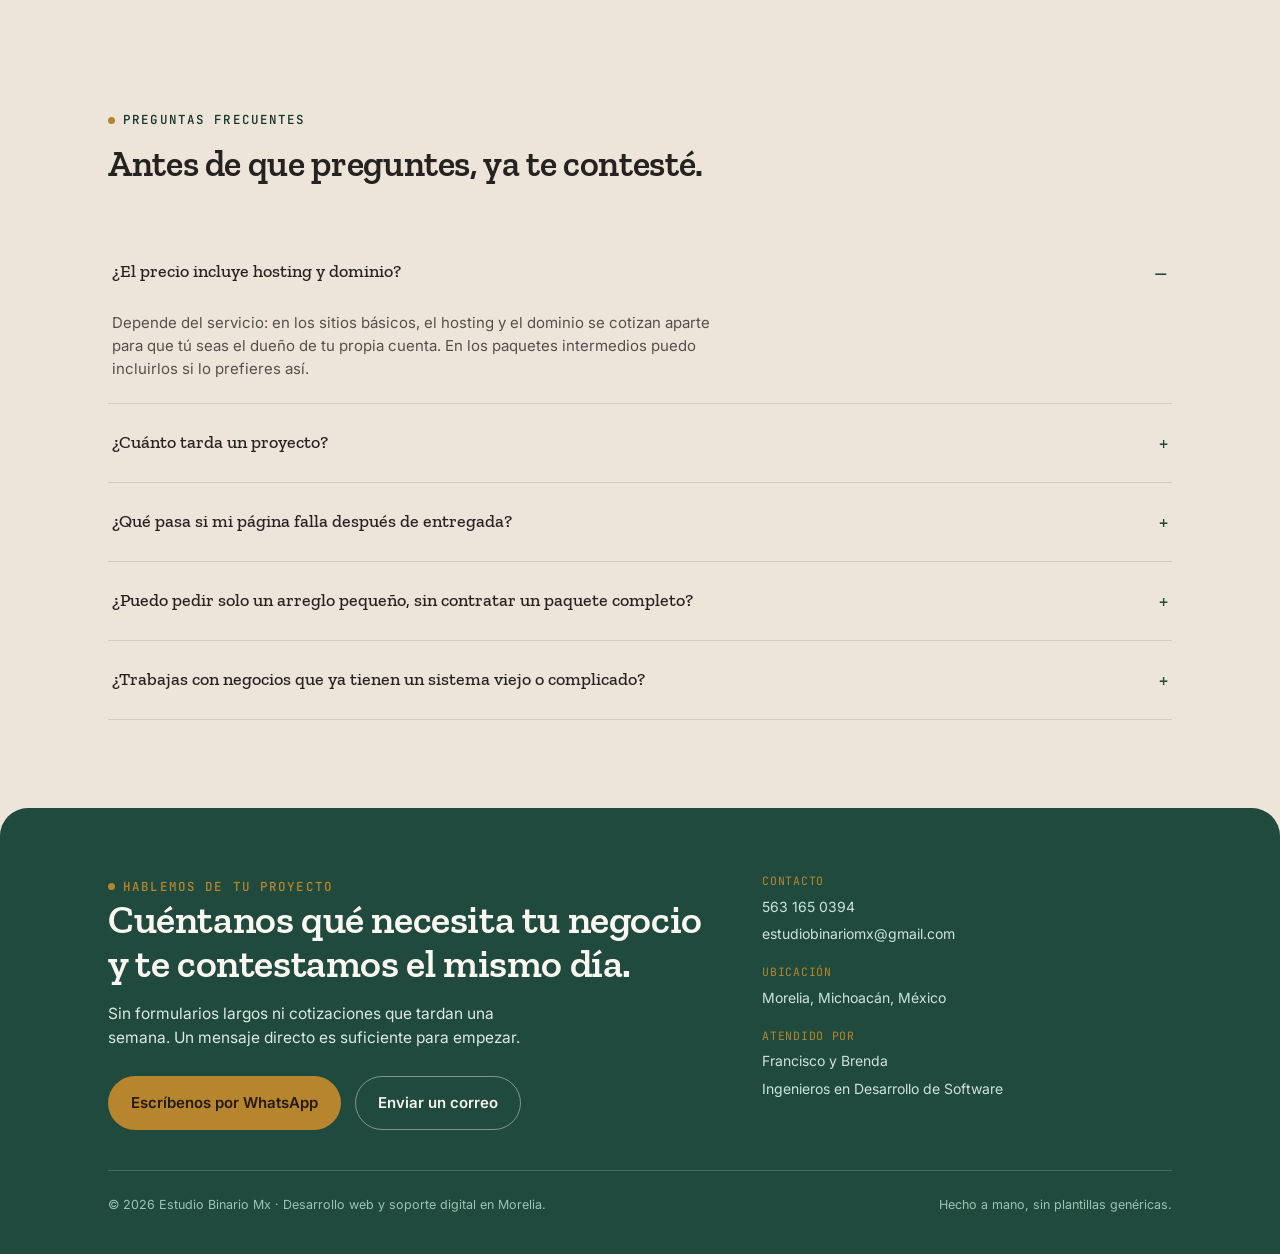
==== commit 93337007: "Agregando el favicon, modificando textos de singular a plural" ====
--- a/index.html
+++ b/index.html
@@ -10,6 +10,7 @@
   <link
     href="https://fonts.googleapis.com/css2?family=Zilla+Slab:wght@400;500;600;700&family=Inter:wght@400;500;600;700;800&family=JetBrains+Mono:wght@400;500&display=swap"
     rel="stylesheet">
+  <link rel="icon" type="image/x-icon" href="./favicon.ico">
   <style>
     :root {
       --stone: #EDE5DA;
@@ -797,7 +798,7 @@
         <a href="#tecnico">Stack técnico</a>
         <a href="#preguntas">Preguntas</a>
       </nav>
-      <a class="nav-cta" href="https://wa.me/524434058953" target="_blank" rel="noopener">Escríbeme</a>
+      <a class="nav-cta" href="https://wa.me/525631650394" target="_blank" rel="noopener">Escríbenos</a>
     </div>
   </header>
 
@@ -811,18 +812,18 @@
             <span class="hero-eyebrow">Desarrollo web y soporte digital en Morelia</span>
             <h1>Tu negocio, en internet, sin dolores de cabeza.</h1>
             <p class="hero-sub">Páginas web, sistemas a la medida y soporte digital para negocios de Morelia — hecho por
-              un ingeniero de software, no por un vendedor.</p>
+              un par de ingenieros de software, no por un vendedor.</p>
             <div class="hero-ctas">
-              <a class="btn btn-gold" href="https://wa.me/524434058953" target="_blank" rel="noopener">Escríbeme por
+              <a class="btn btn-gold" href="https://wa.me/525631650394" target="_blank" rel="noopener">Escríbenos por
                 WhatsApp</a>
               <a class="btn btn-ghost" href="#precios">Ver precios</a>
             </div>
           </div>
           <div class="hero-card">
             <span class="role">Quién te atiende</span>
-            <p class="name">Francisco Javier Martínez Oliveros</p>
-            <p>Ingeniero en Desarrollo y Gestión de Software, con experiencia real dando mantenimiento a sistemas de
-              instituciones financieras en Morelia. Aquí te atiendo yo — no un equipo de ventas.</p>
+            <p class="name">Francisco y Brenda</p>
+            <p>Ingenieros en Desarrollo de Software, con experiencia real dando mantenimiento a sistemas de
+              instituciones financieras en Morelia. Aquí te atendemos nosotros — no un equipo de ventas.</p>
           </div>
         </div>
         <div class="arch-row on-pine"></div>
@@ -838,12 +839,12 @@
           <p>sistemas para Caja Morelia Valladolid y Monex Power Trust</p>
         </div>
         <div class="trust-item">
-          <div class="num">Ingeniero de software</div>
-          <p>egresado de la Universidad Tecnológica de Morelia</p>
+          <div class="num">Ingenieros de software</div>
+          <p>egresados de la Universidad Tecnológica de Morelia y del Instituto Tecnológico de Morelia</p>
         </div>
         <div class="trust-item">
           <div class="num">100% Morelia</div>
-          <p>conozco tu negocio y tu ciudad, no trabajo desde lejos</p>
+          <p>conocemos tu negocio y la ciudad; no trabajamos desde lejos.</p>
         </div>
       </div>
     </div>
@@ -941,7 +942,7 @@
               <li>Mantenimiento mensual <b>desde $300</b></li>
               <li>SOS digital (arreglos puntuales) <b>desde $250</b></li>
             </ul>
-            <a class="btn btn-gold" href="https://wa.me/524434058953" target="_blank" rel="noopener">Empezar aquí</a>
+            <a class="btn btn-gold" href="https://wa.me/525631650394" target="_blank" rel="noopener">Empezar aquí</a>
           </div>
 
           <div class="price-card featured">
@@ -954,7 +955,7 @@
               <li>Automatización a la medida <b>$2,500–$6,000</b></li>
               <li>Tienda en línea (hasta 30 productos) <b>$7,000–$10,000</b></li>
             </ul>
-            <a class="btn btn-gold" href="https://wa.me/524434058953" target="_blank" rel="noopener">Platicamos tu
+            <a class="btn btn-gold" href="https://wa.me/525631650394" target="_blank" rel="noopener">Platicamos tu
               proyecto</a>
           </div>
 
@@ -968,7 +969,7 @@
               <li>Administración de servidor <b>desde $1,000/mes</b></li>
               <li>Sistemas internos (nómina, reportes) <b>Cotización</b></li>
             </ul>
-            <a class="btn btn-gold" href="https://wa.me/524434058953" target="_blank" rel="noopener">Contarme tu
+            <a class="btn btn-gold" href="https://wa.me/525631650394" target="_blank" rel="noopener">Contarme tu
               reto</a>
           </div>
 
@@ -1031,12 +1032,13 @@
           </details>
           <details class="faq-item">
             <summary>¿Cuánto tarda un proyecto?</summary>
-            <p>Una landing simple puede estar lista en 3 a 5 días. Un sistema a la medida depende del alcance — te doy
+            <p>Una landing simple puede estar lista en 3 a 5 días. Un sistema a la medida depende del alcance — te damos
               un tiempo estimado antes de empezar, no después.</p>
           </details>
           <details class="faq-item">
             <summary>¿Qué pasa si mi página falla después de entregada?</summary>
-            <p>Me escribes por WhatsApp y lo reviso. Si tienes un plan de mantenimiento, el arreglo va incluido; si no,
+            <p>Nos escribes por WhatsApp y lo revisamos. Si tienes un plan de mantenimiento, el arreglo va incluido; si
+              no,
               se cobra como servicio puntual de "SOS digital".</p>
           </details>
           <details class="faq-item">
@@ -1046,7 +1048,8 @@
           </details>
           <details class="faq-item">
             <summary>¿Trabajas con negocios que ya tienen un sistema viejo o complicado?</summary>
-            <p>Sí, es una de mis especialidades. He dado mantenimiento a sistemas hechos en Delphi y .NET, y trabajado
+            <p>Sí, es una de nuestras especialidades. Hemos dado mantenimiento a sistemas hechos en Delphi y .NET, y
+              trabajado
               con bases de datos SQL Server dentro de instituciones financieras reales en Morelia.</p>
           </details>
         </div>
@@ -1060,28 +1063,28 @@
       <div class="footer-grid">
         <div>
           <span class="eyebrow" style="color:var(--gold);">Hablemos de tu proyecto</span>
-          <h2>Cuéntame qué necesita tu negocio y te contesto el mismo día.</h2>
+          <h2>Cuéntanos qué necesita tu negocio y te contestamos el mismo día.</h2>
           <p class="footer-sub">Sin formularios largos ni cotizaciones que tardan una semana. Un mensaje directo es
             suficiente para empezar.</p>
           <div class="footer-ctas">
-            <a class="btn btn-gold" href="https://wa.me/524434058953" target="_blank" rel="noopener">Escríbeme por
+            <a class="btn btn-gold" href="https://wa.me/525631650394" target="_blank" rel="noopener">Escríbenos por
               WhatsApp</a>
-            <a class="btn btn-ghost" href="mailto:martinezoliverosfcojavier@gmail.com">Enviar un correo</a>
+            <a class="btn btn-ghost" href="mailto:estudiobinariomx@gmail.com">Enviar un correo</a>
           </div>
         </div>
         <div class="contact-block">
           <span class="label">Contacto</span>
-          <p>443 405 8953</p>
-          <p>martinezoliverosfcojavier@gmail.com</p>
+          <p>563 165 0394</p>
+          <p>estudiobinariomx@gmail.com</p>
           <span class="label">Ubicación</span>
           <p>Morelia, Michoacán, México</p>
           <span class="label">Atendido por</span>
-          <p>Francisco Javier Martínez Oliveros</p>
-          <p>Ingeniero en Desarrollo y Gestión de Software</p>
+          <p>Francisco y Brenda</p>
+          <p>Ingenieros en Desarrollo de Software</p>
         </div>
       </div>
       <div class="fine">
-        <span>© 2026 Francisco Martínez · Desarrollo web y soporte digital en Morelia.</span>
+        <span>© 2026 Estudio Binario Mx · Desarrollo web y soporte digital en Morelia.</span>
         <span>Hecho a mano, sin plantillas genéricas.</span>
       </div>
     </div>
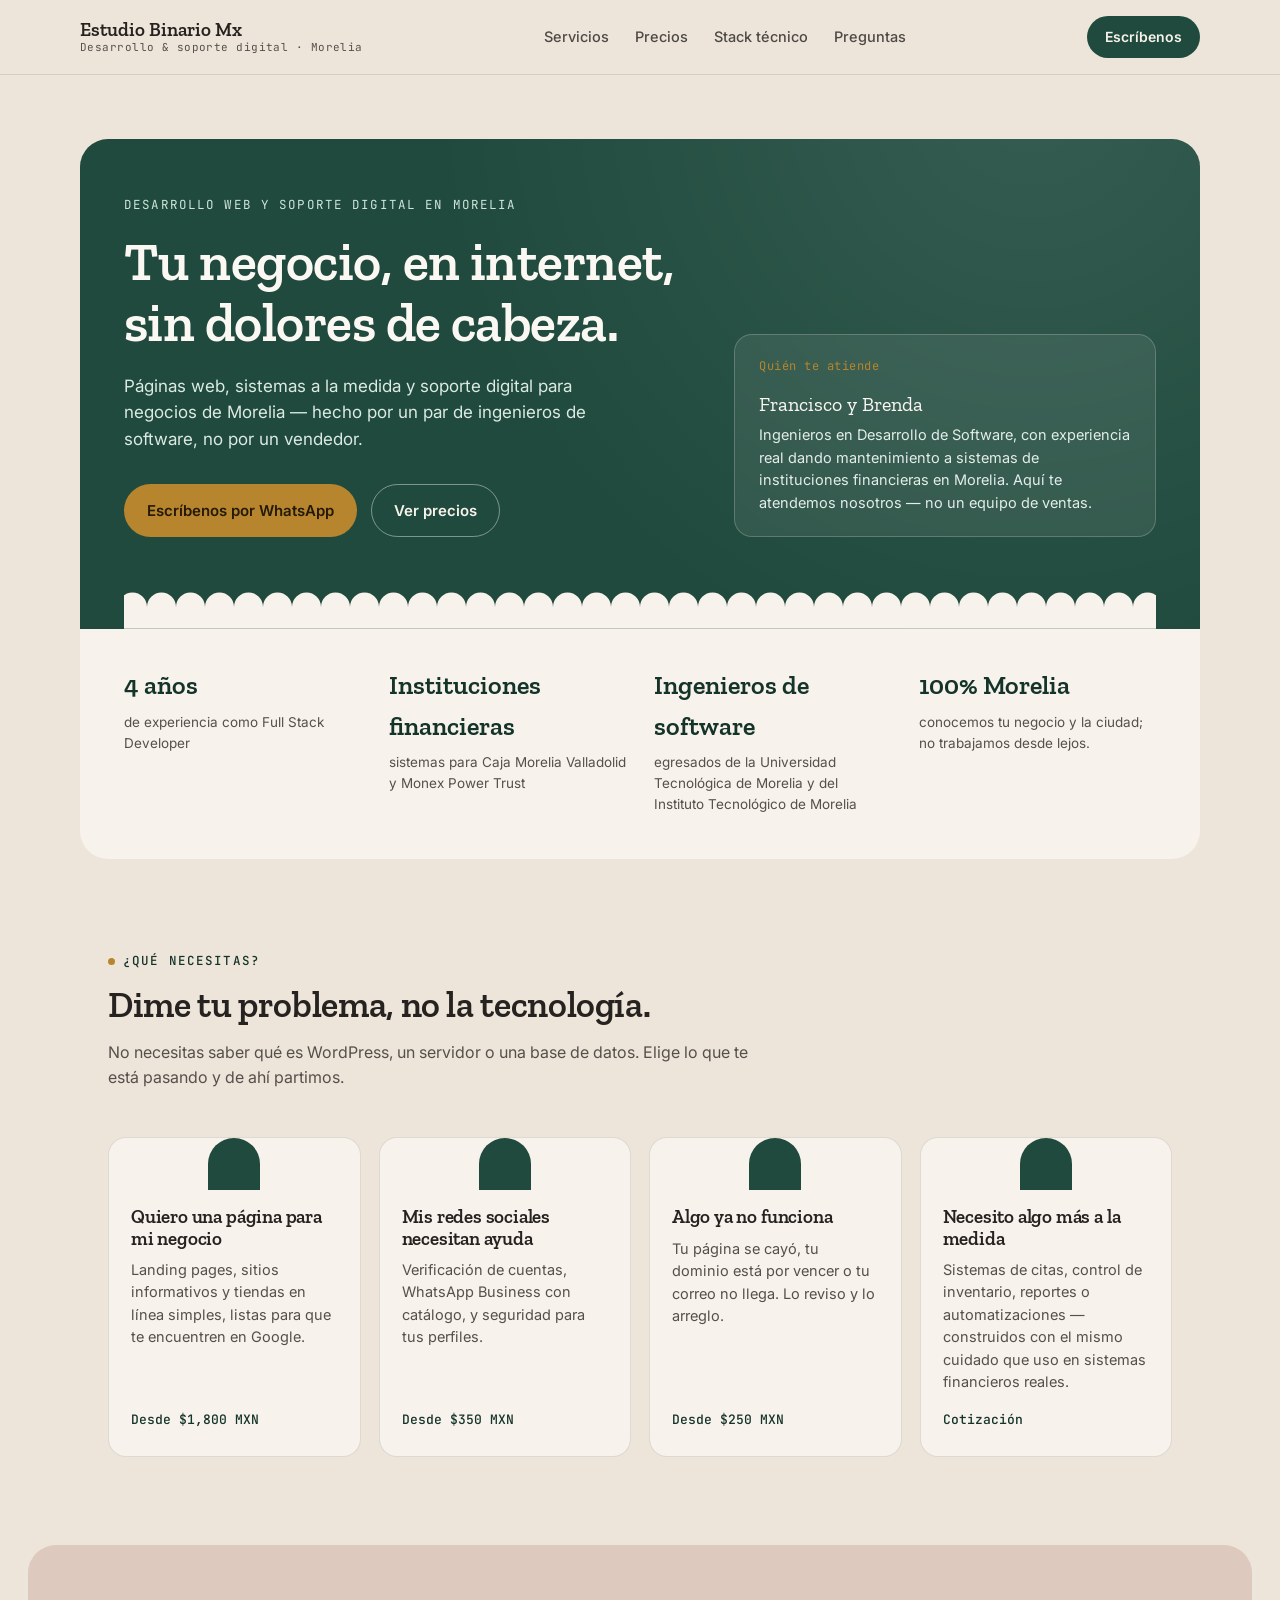
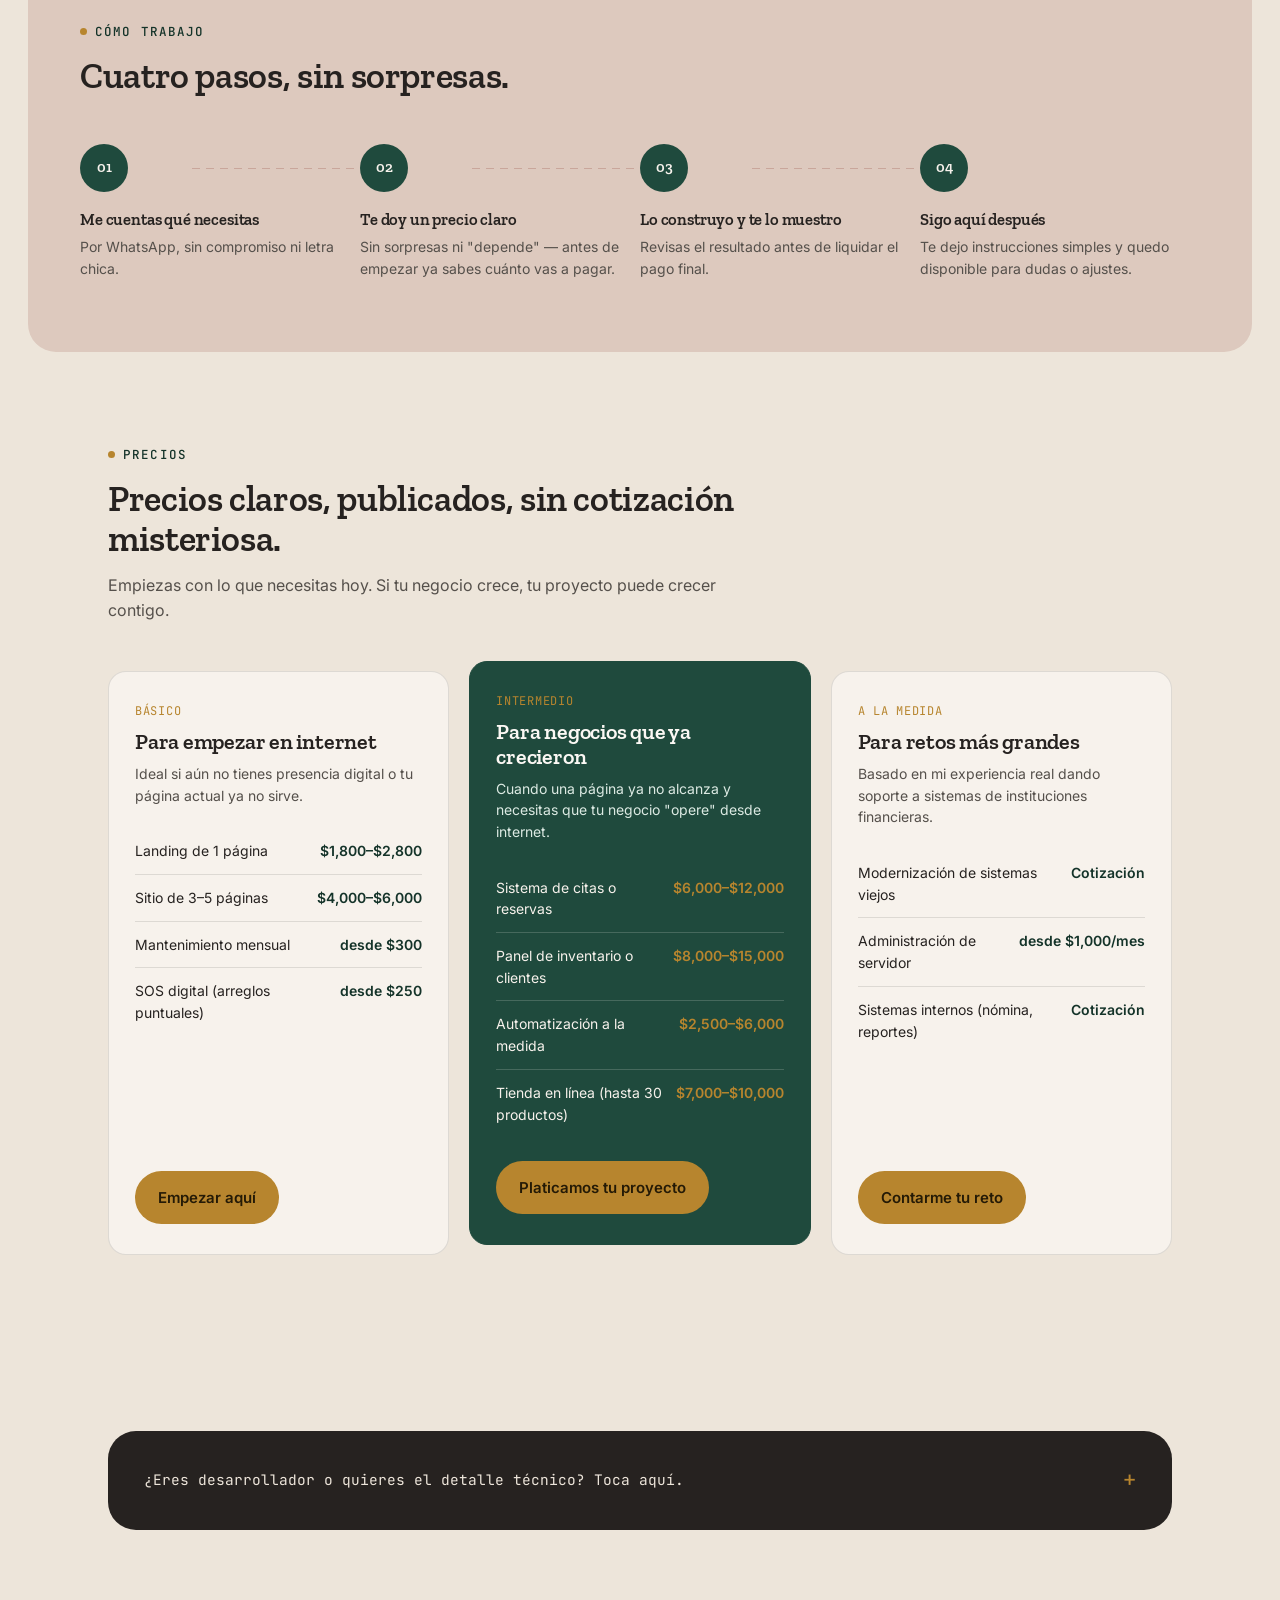
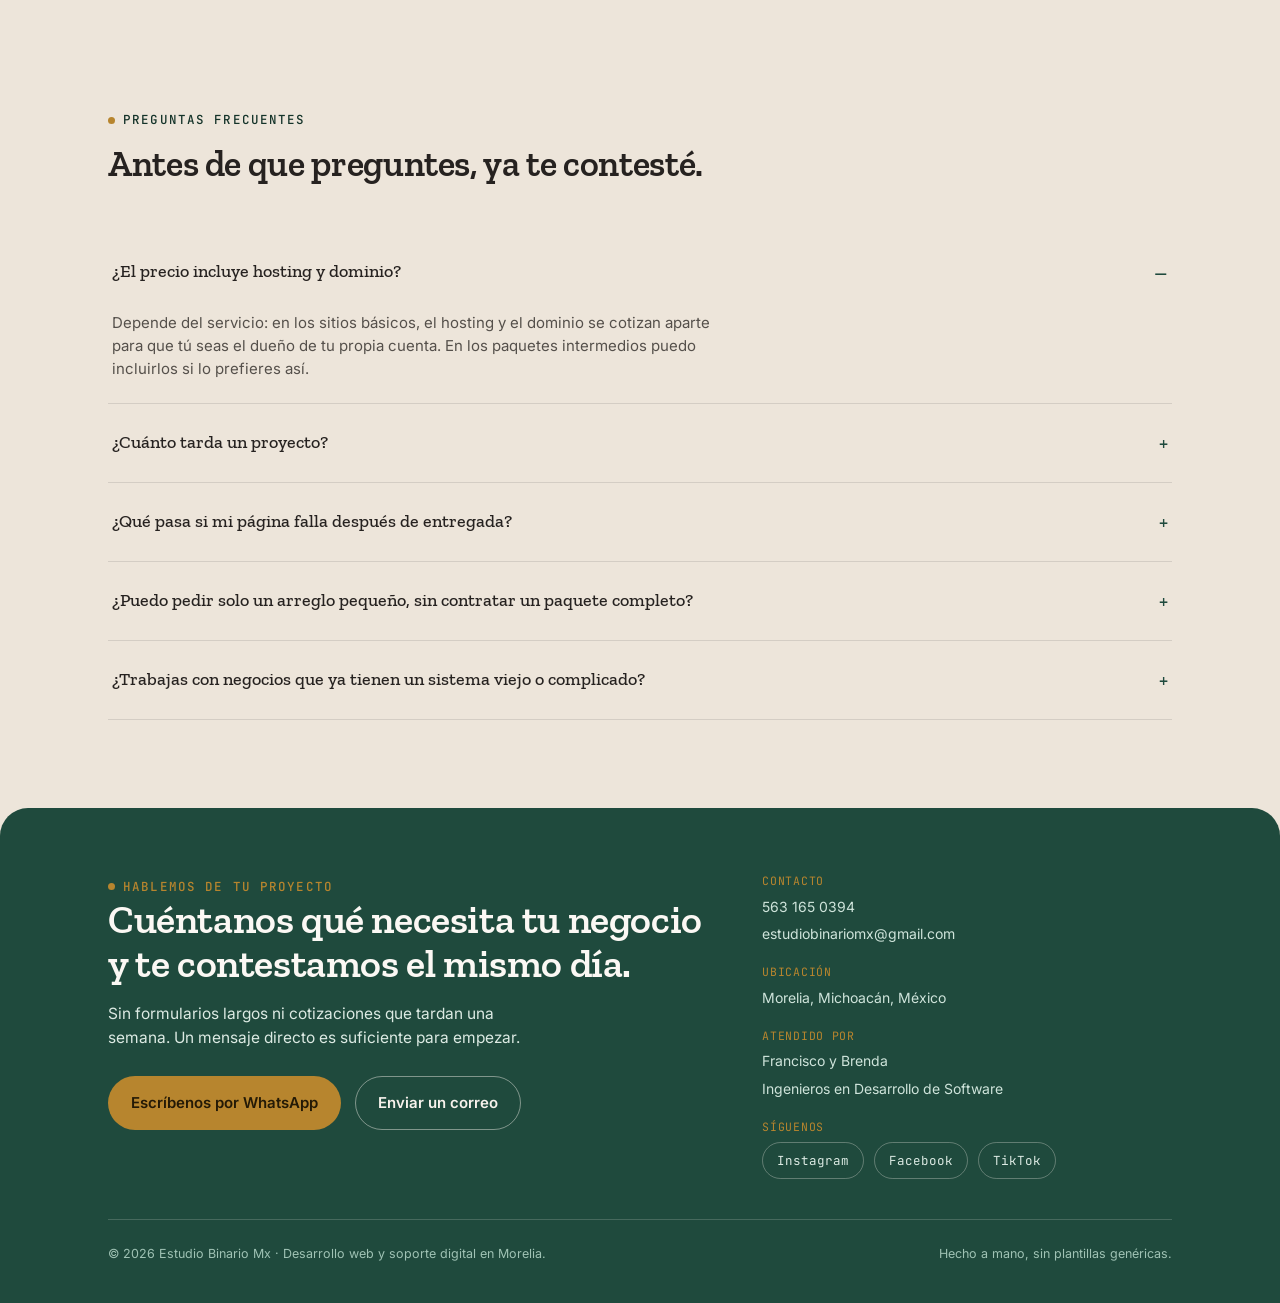
==== commit 7b749219: "Agregando enlaces a las redes sociales y archivo de seguridad a vercel" ====
--- a/index.html
+++ b/index.html
@@ -764,6 +764,27 @@
 
     .contact-block .label:first-child {
       margin-top: 0;
+    }
+
+    .social-links {
+      display: flex;
+      flex-wrap: wrap;
+      gap: 10px;
+    }
+
+    .social-links a {
+      font-family: 'JetBrains Mono', monospace;
+      font-size: 12.5px;
+      padding: 8px 14px;
+      border: 1px solid rgba(247, 242, 236, 0.3);
+      border-radius: 100px;
+      color: #DCEAE3;
+      transition: border-color 0.15s, color 0.15s;
+    }
+
+    .social-links a:hover {
+      border-color: var(--gold);
+      color: var(--gold);
     }
 
     .fine {
@@ -1081,6 +1102,12 @@
           <span class="label">Atendido por</span>
           <p>Francisco y Brenda</p>
           <p>Ingenieros en Desarrollo de Software</p>
+          <span class="label">Síguenos</span>
+          <div class="social-links">
+            <a href="https://instagram.com/estudiobinariomx" target="_blank" rel="noopener noreferrer">Instagram</a>
+            <a href="https://www.facebook.com/share/19BQMKBh5J" target="_blank" rel="noopener noreferrer">Facebook</a>
+            <a href="https://tiktok.com/@estudiobinariomx" target="_blank" rel="noopener noreferrer">TikTok</a>
+          </div>
         </div>
       </div>
       <div class="fine">
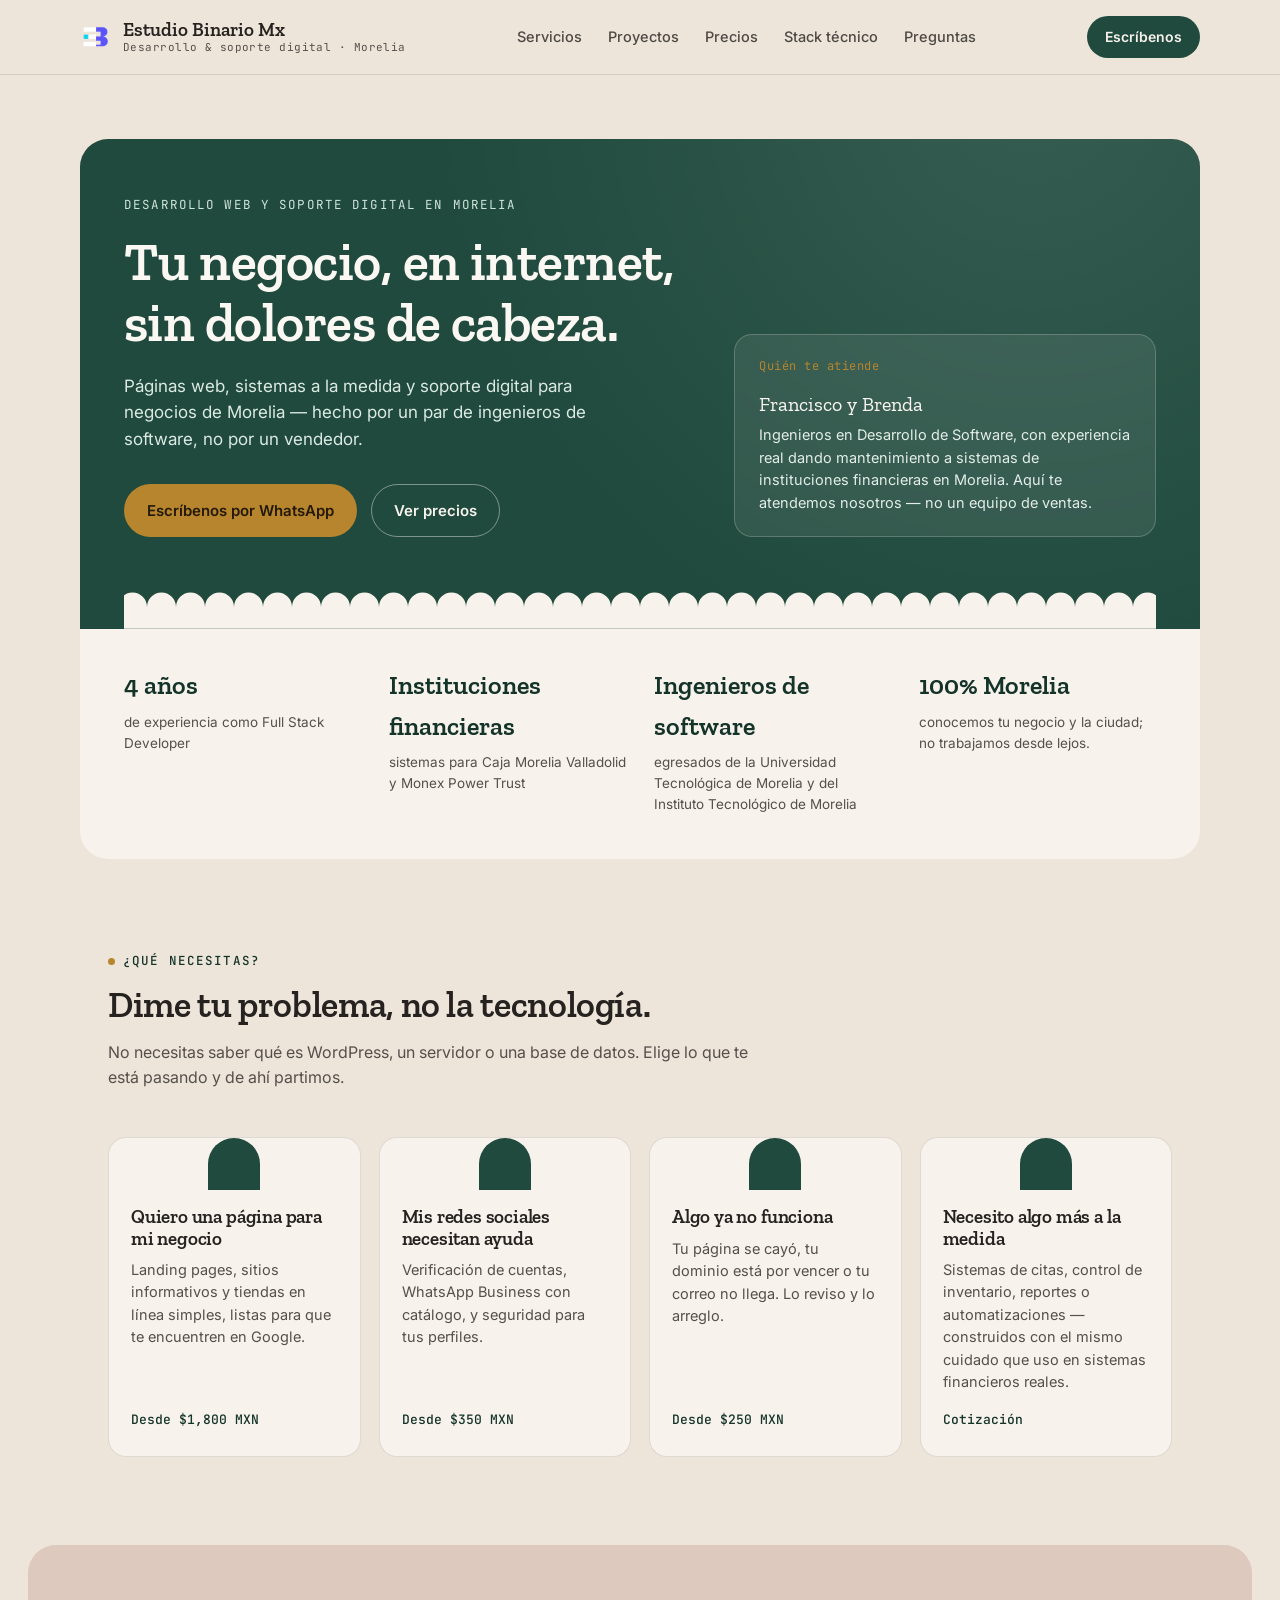
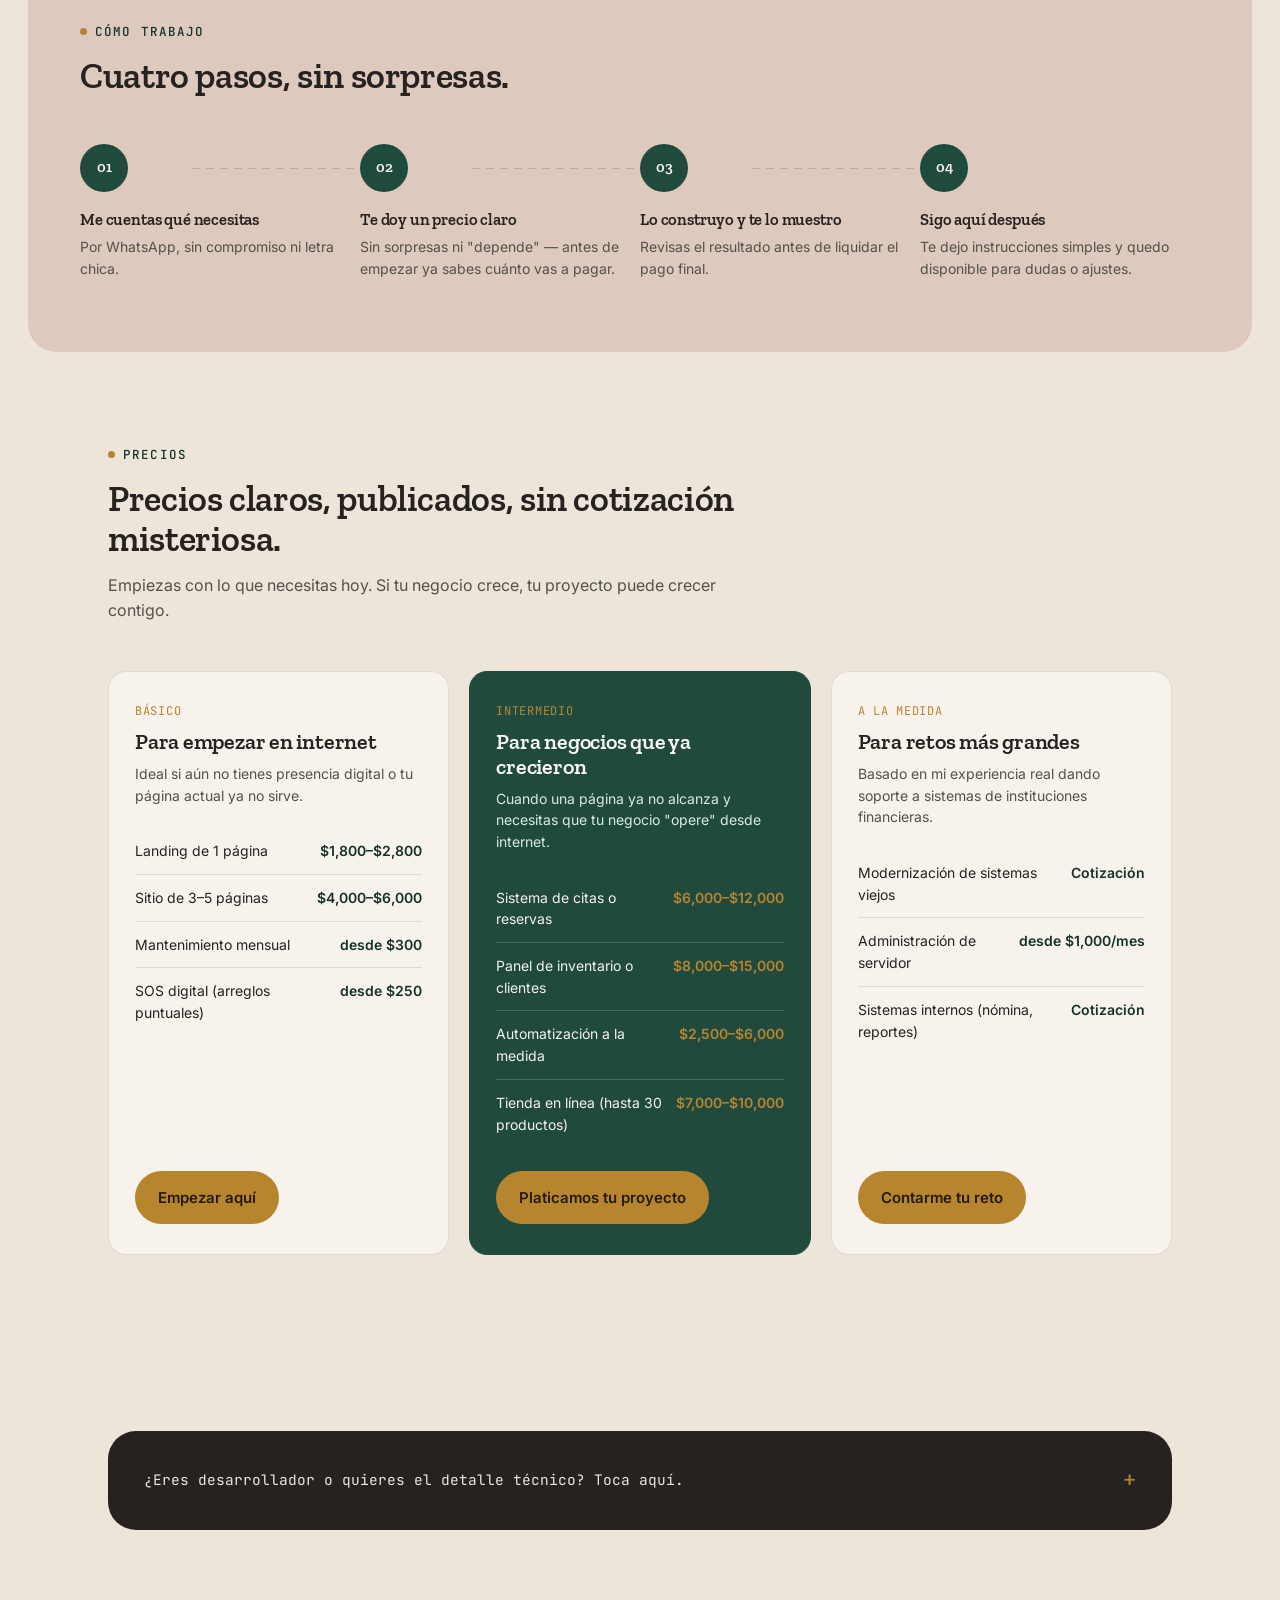
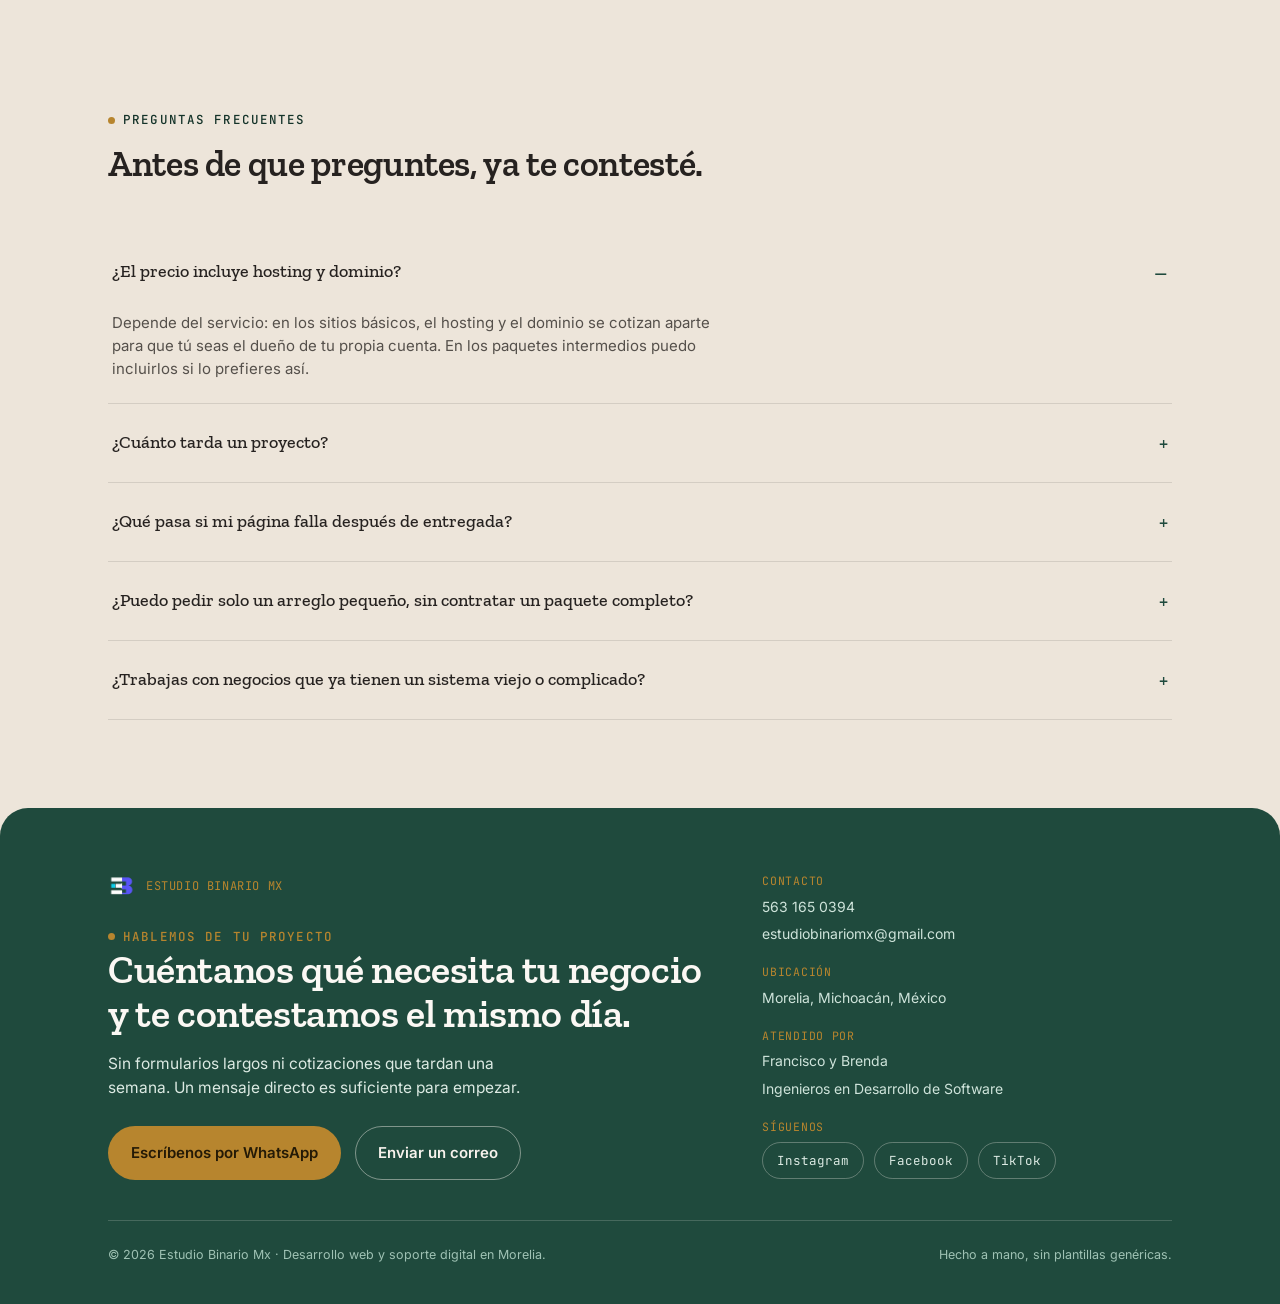
==== commit 94e70df7: "Agregando animaciones a la pagina y logos" ====
--- a/index.html
+++ b/index.html
@@ -5,816 +5,37 @@
   <meta charset="UTF-8">
   <meta name="viewport" content="width=device-width, initial-scale=1.0">
   <title>Estudio Binario Mx — Desarrollo web y soporte digital en Morelia</title>
+  <meta name="description"
+    content="Páginas web, sistemas a la medida y soporte digital para negocios de Morelia. Precios claros, atendido directamente por Francisco y Brenda, ingenieros en desarrollo de software.">
+  <meta property="og:type" content="website">
+  <meta property="og:title" content="Estudio Binario Mx — Desarrollo web y soporte digital en Morelia">
+  <meta property="og:description"
+    content="Páginas web, sistemas a la medida y soporte digital para negocios de Morelia. Precios claros, sin cotización misteriosa.">
+  <meta property="og:image" content="./assets/logo-192.png">
+  <meta property="og:locale" content="es_MX">
   <link rel="preconnect" href="https://fonts.googleapis.com">
   <link rel="preconnect" href="https://fonts.gstatic.com" crossorigin>
   <link
     href="https://fonts.googleapis.com/css2?family=Zilla+Slab:wght@400;500;600;700&family=Inter:wght@400;500;600;700;800&family=JetBrains+Mono:wght@400;500&display=swap"
     rel="stylesheet">
-  <link rel="icon" type="image/x-icon" href="./favicon.ico">
-  <style>
-    :root {
-      --stone: #EDE5DA;
-      /* cantera rosa base — cream-stone */
-      --stone-deep: #DDC9BE;
-      /* deeper cantera panel */
-      --rose: #C9A69B;
-      /* cantera rosa accent */
-      --ink: #262220;
-      /* main text, warm near-black */
-      --ink-soft: #55504B;
-      /* secondary text */
-      --pine: #1F4A3D;
-      /* deep Michoacán pine-green — CTA / structure */
-      --pine-dark: #143329;
-      --gold: #B7852E;
-      /* mustard/gold accent, used sparingly */
-      --paper: #F7F2EC;
-      /* card surface, lighter than stone */
-      --line: rgba(38, 34, 32, 0.12);
-      --radius-lg: 28px;
-      --radius-md: 18px;
-      --maxw: 1120px;
-    }
-
-    * {
-      box-sizing: border-box;
-    }
-
-    html {
-      scroll-behavior: smooth;
-    }
-
-    body {
-      margin: 0;
-      background: var(--stone);
-      color: var(--ink);
-      font-family: 'Inter', system-ui, sans-serif;
-      font-size: 16px;
-      line-height: 1.55;
-      -webkit-font-smoothing: antialiased;
-    }
-
-    h1,
-    h2,
-    h3 {
-      font-family: 'Zilla Slab', Georgia, serif;
-      font-weight: 600;
-      line-height: 1.12;
-      margin: 0;
-      letter-spacing: -0.01em;
-    }
-
-    p {
-      margin: 0;
-    }
-
-    a {
-      color: inherit;
-      text-decoration: none;
-    }
-
-    img {
-      max-width: 100%;
-      display: block;
-    }
-
-    ::selection {
-      background: var(--pine);
-      color: var(--paper);
-    }
-
-    :focus-visible {
-      outline: 3px solid var(--pine);
-      outline-offset: 3px;
-    }
-
-    .wrap {
-      max-width: var(--maxw);
-      margin: 0 auto;
-      padding: 0 28px;
-    }
-
-    .eyebrow {
-      display: inline-flex;
-      align-items: center;
-      gap: 8px;
-      font-family: 'JetBrains Mono', monospace;
-      font-size: 12.5px;
-      letter-spacing: 0.09em;
-      text-transform: uppercase;
-      color: var(--pine-dark);
-      font-weight: 500;
-    }
-
-    .eyebrow::before {
-      content: "";
-      width: 7px;
-      height: 7px;
-      border-radius: 50%;
-      background: var(--gold);
-      flex: none;
-    }
-
-    /* ---------- Arch motif (echoes Morelia's aqueduct arcade) ---------- */
-    .arch-row {
-      height: 44px;
-      background-image: url("data:image/svg+xml,%3Csvg xmlns='http://www.w3.org/2000/svg' viewBox='0 0 80 60'%3E%3Cpath d='M0,60 L0,30 A20,20 0 0,1 40,30 A20,20 0 0,1 80,30 L80,60 Z' fill='%23EDE5DA'/%3E%3C/svg%3E");
-      background-repeat: repeat-x;
-      background-size: 58px 44px;
-      background-position: bottom;
-    }
-
-    .arch-row.on-pine {
-      background-image: url("data:image/svg+xml,%3Csvg xmlns='http://www.w3.org/2000/svg' viewBox='0 0 80 60'%3E%3Cpath d='M0,60 L0,30 A20,20 0 0,1 40,30 A20,20 0 0,1 80,30 L80,60 Z' fill='%23F7F2EC'/%3E%3C/svg%3E");
-    }
-
-    .arch-top {
-      width: 52px;
-      height: 52px;
-      border-radius: 50% 50% 0 0;
-      background: var(--pine);
-      flex: none;
-      margin: 0 auto -1px;
-    }
-
-    /* ---------- Nav ---------- */
-    header {
-      position: sticky;
-      top: 0;
-      z-index: 40;
-      background: rgba(237, 229, 218, 0.92);
-      backdrop-filter: blur(6px);
-      border-bottom: 1px solid var(--line);
-    }
-
-    .nav {
-      display: flex;
-      align-items: center;
-      justify-content: space-between;
-      padding: 16px 0;
-    }
-
-    .brand {
-      display: flex;
-      flex-direction: column;
-      line-height: 1.1;
-    }
-
-    .brand strong {
-      font-family: 'Zilla Slab', serif;
-      font-size: 19px;
-      font-weight: 600;
-    }
-
-    .brand span {
-      font-family: 'JetBrains Mono', monospace;
-      font-size: 11px;
-      color: var(--ink-soft);
-      letter-spacing: 0.04em;
-    }
-
-    .nav-links {
-      display: flex;
-      gap: 26px;
-      font-size: 14.5px;
-      font-weight: 500;
-    }
-
-    .nav-links a {
-      opacity: 0.8;
-    }
-
-    .nav-links a:hover {
-      opacity: 1;
-    }
-
-    .nav-cta {
-      background: var(--pine);
-      color: var(--paper);
-      padding: 10px 18px;
-      border-radius: 100px;
-      font-size: 14px;
-      font-weight: 600;
-      white-space: nowrap;
-    }
-
-    .nav-cta:hover {
-      background: var(--pine-dark);
-    }
-
-    .nav-mobile-hide {
-      display: flex;
-    }
-
-    @media (max-width:760px) {
-      .nav-mobile-hide {
-        display: none;
-      }
-    }
-
-    /* ---------- Hero ---------- */
-    .hero {
-      padding: 64px 0 0;
-    }
-
-    .hero-panel {
-      background: var(--pine);
-      color: var(--paper);
-      border-radius: var(--radius-lg) var(--radius-lg) 0 0;
-      padding: 56px 44px 0;
-      position: relative;
-      overflow: hidden;
-    }
-
-    .hero-panel::before {
-      content: "";
-      position: absolute;
-      inset: 0;
-      background: radial-gradient(circle at 85% -10%, rgba(255, 255, 255, 0.10), transparent 55%);
-      pointer-events: none;
-    }
-
-    .hero-grid {
-      display: grid;
-      grid-template-columns: 1.15fr 0.85fr;
-      gap: 40px;
-      align-items: end;
-      padding-bottom: 48px;
-    }
-
-    .hero-eyebrow {
-      font-family: 'JetBrains Mono', monospace;
-      font-size: 12.5px;
-      letter-spacing: 0.09em;
-      text-transform: uppercase;
-      color: #CFE4DB;
-      margin-bottom: 18px;
-      display: block;
-    }
-
-    .hero h1 {
-      font-size: clamp(34px, 4.6vw, 54px);
-      color: #FBF8F4;
-    }
-
-    .hero-sub {
-      margin-top: 20px;
-      font-size: 17px;
-      color: #DCEAE3;
-      max-width: 46ch;
-    }
-
-    .hero-ctas {
-      display: flex;
-      gap: 14px;
-      margin-top: 32px;
-      flex-wrap: wrap;
-    }
-
-    .btn {
-      display: inline-flex;
-      align-items: center;
-      gap: 8px;
-      padding: 14px 22px;
-      border-radius: 100px;
-      font-weight: 600;
-      font-size: 15px;
-      border: 1.5px solid transparent;
-      cursor: pointer;
-    }
-
-    .btn-gold {
-      background: var(--gold);
-      color: #241a06;
-    }
-
-    .btn-gold:hover {
-      background: #a3781f;
-    }
-
-    .btn-ghost {
-      background: transparent;
-      border-color: rgba(247, 242, 236, 0.45);
-      color: #F7F2EC;
-    }
-
-    .btn-ghost:hover {
-      border-color: #F7F2EC;
-    }
-
-    .hero-card {
-      background: rgba(247, 242, 236, 0.08);
-      border: 1px solid rgba(247, 242, 236, 0.22);
-      border-radius: var(--radius-md);
-      padding: 22px 24px;
-      backdrop-filter: blur(2px);
-    }
-
-    .hero-card p {
-      font-size: 14.5px;
-      color: #E3EEE8;
-    }
-
-    .hero-card .name {
-      font-family: 'Zilla Slab', serif;
-      font-size: 20px;
-      color: #FBF8F4;
-      margin-bottom: 4px;
-    }
-
-    .hero-card .role {
-      font-family: 'JetBrains Mono', monospace;
-      font-size: 12px;
-      color: var(--gold);
-      letter-spacing: 0.04em;
-      margin-bottom: 14px;
-      display: block;
-    }
-
-    /* ---------- Trust bar ---------- */
-    .trust {
-      background: var(--paper);
-      border-radius: 0 0 var(--radius-lg) var(--radius-lg);
-      padding: 36px 44px 44px;
-      display: grid;
-      grid-template-columns: repeat(4, 1fr);
-      gap: 28px;
-    }
-
-    .trust-item .num {
-      font-family: 'Zilla Slab', serif;
-      font-size: 26px;
-      font-weight: 600;
-      color: var(--pine-dark);
-    }
-
-    .trust-item p {
-      font-size: 13.5px;
-      color: var(--ink-soft);
-      margin-top: 6px;
-    }
-
-    @media (max-width:900px) {
-      .hero-grid {
-        grid-template-columns: 1fr;
-      }
-
-      .trust {
-        grid-template-columns: repeat(2, 1fr);
-      }
-    }
-
-    /* ---------- Section shell ---------- */
-    section {
-      padding: 88px 0;
-    }
-
-    .section-head {
-      max-width: 640px;
-      margin-bottom: 48px;
-    }
-
-    .section-head h2 {
-      font-size: clamp(26px, 3.2vw, 36px);
-      margin-top: 14px;
-    }
-
-    .section-head p {
-      margin-top: 14px;
-      font-size: 16px;
-      color: var(--ink-soft);
-    }
-
-    /* ---------- Qué necesitas cards ---------- */
-    .need-grid {
-      display: grid;
-      grid-template-columns: repeat(4, 1fr);
-      gap: 18px;
-    }
-
-    .need-card {
-      background: var(--paper);
-      border: 1px solid var(--line);
-      border-radius: var(--radius-md);
-      padding: 0 22px 26px;
-      display: flex;
-      flex-direction: column;
-    }
-
-    .need-card .arch-top {
-      margin-top: 0;
-      margin-bottom: 16px;
-    }
-
-    .need-card h3 {
-      font-size: 19px;
-      margin-bottom: 10px;
-    }
-
-    .need-card p {
-      font-size: 14.5px;
-      color: var(--ink-soft);
-      flex: 1;
-    }
-
-    .need-card .price-tag {
-      margin-top: 16px;
-      font-family: 'JetBrains Mono', monospace;
-      font-size: 13px;
-      color: var(--pine-dark);
-      font-weight: 500;
-    }
-
-    @media (max-width:1000px) {
-      .need-grid {
-        grid-template-columns: 1fr 1fr;
-      }
-    }
-
-    @media (max-width:600px) {
-      .need-grid {
-        grid-template-columns: 1fr;
-      }
-    }
-
-    /* ---------- Steps ---------- */
-    .steps {
-      display: grid;
-      grid-template-columns: repeat(4, 1fr);
-      gap: 0;
-      position: relative;
-    }
-
-    .step {
-      padding: 0 20px 0 0;
-      position: relative;
-    }
-
-    .step:not(:last-child)::after {
-      content: "";
-      position: absolute;
-      top: 24px;
-      right: 0;
-      width: 60%;
-      height: 1.5px;
-      background: repeating-linear-gradient(to right, var(--rose) 0 8px, transparent 8px 14px);
-    }
-
-    .step-num {
-      font-family: 'Zilla Slab', serif;
-      font-size: 15px;
-      font-weight: 600;
-      width: 48px;
-      height: 48px;
-      border-radius: 50%;
-      background: var(--pine);
-      color: var(--paper);
-      display: flex;
-      align-items: center;
-      justify-content: center;
-      margin-bottom: 18px;
-    }
-
-    .step h3 {
-      font-size: 16.5px;
-      margin-bottom: 8px;
-    }
-
-    .step p {
-      font-size: 14px;
-      color: var(--ink-soft);
-    }
-
-    @media (max-width:900px) {
-      .steps {
-        grid-template-columns: 1fr 1fr;
-        row-gap: 36px;
-      }
-
-      .step:not(:last-child)::after {
-        display: none;
-      }
-    }
-
-    @media (max-width:560px) {
-      .steps {
-        grid-template-columns: 1fr;
-      }
-    }
-
-    /* ---------- Pricing ---------- */
-    .price-grid {
-      display: grid;
-      grid-template-columns: repeat(3, 1fr);
-      gap: 20px;
-      align-items: stretch;
-    }
-
-    .price-card {
-      background: var(--paper);
-      border: 1px solid var(--line);
-      border-radius: var(--radius-md);
-      padding: 30px 26px;
-      display: flex;
-      flex-direction: column;
-    }
-
-    .price-card.featured {
-      background: var(--pine);
-      color: var(--paper);
-      border-color: var(--pine);
-      transform: translateY(-10px);
-    }
-
-    .price-card.featured .price-eyebrow {
-      color: var(--gold);
-    }
-
-    .price-card.featured h3 {
-      color: #FBF8F4;
-    }
-
-    .price-card.featured .plan-desc {
-      color: #DCEAE3;
-    }
-
-    .price-card.featured li {
-      border-color: rgba(247, 242, 236, 0.18);
-    }
-
-    .price-card.featured li b {
-      color: var(--gold);
-    }
-
-    .price-eyebrow {
-      font-family: 'JetBrains Mono', monospace;
-      font-size: 12px;
-      letter-spacing: 0.06em;
-      text-transform: uppercase;
-      color: var(--gold);
-      margin-bottom: 10px;
-      display: block;
-    }
-
-    .price-card h3 {
-      font-size: 22px;
-      margin-bottom: 8px;
-    }
-
-    .plan-desc {
-      font-size: 14px;
-      color: var(--ink-soft);
-      margin-bottom: 22px;
-    }
-
-    .price-card ul {
-      list-style: none;
-      margin: 0 0 24px;
-      padding: 0;
-      flex: 1;
-    }
-
-    .price-card li {
-      padding: 12px 0;
-      border-bottom: 1px solid var(--line);
-      font-size: 14px;
-      display: flex;
-      justify-content: space-between;
-      gap: 12px;
-    }
-
-    .price-card li:last-child {
-      border-bottom: none;
-    }
-
-    .price-card li b {
-      color: var(--pine-dark);
-      font-weight: 600;
-      white-space: nowrap;
-    }
-
-    .price-card .btn {
-      align-self: flex-start;
-    }
-
-    @media (max-width:940px) {
-      .price-grid {
-        grid-template-columns: 1fr;
-      }
-
-      .price-card.featured {
-        transform: none;
-      }
-    }
-
-    /* ---------- Tech zone ---------- */
-    .tech-zone {
-      background: var(--ink);
-      color: #EDE5DA;
-      border-radius: var(--radius-lg);
-      padding: 8px;
-    }
-
-    .tech-summary {
-      list-style: none;
-      cursor: pointer;
-      display: flex;
-      align-items: center;
-      justify-content: space-between;
-      padding: 24px 28px;
-      font-family: 'JetBrains Mono', monospace;
-      font-size: 14.5px;
-    }
-
-    .tech-summary::-webkit-details-marker {
-      display: none;
-    }
-
-    .tech-summary::after {
-      content: "+";
-      font-size: 22px;
-      color: var(--gold);
-      flex: none;
-      margin-left: 12px;
-    }
-
-    details[open] .tech-summary::after {
-      content: "–";
-    }
-
-    .tech-body {
-      padding: 0 28px 30px;
-      display: grid;
-      grid-template-columns: repeat(2, 1fr);
-      gap: 26px;
-    }
-
-    .tech-col h4 {
-      font-family: 'JetBrains Mono', monospace;
-      font-size: 12px;
-      letter-spacing: 0.06em;
-      text-transform: uppercase;
-      color: var(--gold);
-      margin-bottom: 10px;
-    }
-
-    .tech-col p {
-      font-size: 13.5px;
-      color: #D8D2C9;
-      line-height: 1.7;
-    }
-
-    @media (max-width:700px) {
-      .tech-body {
-        grid-template-columns: 1fr;
-      }
-    }
-
-    /* ---------- FAQ ---------- */
-    .faq-item {
-      border-bottom: 1px solid var(--line);
-    }
-
-    .faq-item summary {
-      list-style: none;
-      cursor: pointer;
-      display: flex;
-      align-items: center;
-      justify-content: space-between;
-      padding: 22px 4px;
-      font-family: 'Zilla Slab', serif;
-      font-size: 18px;
-      font-weight: 500;
-    }
-
-    .faq-item summary::-webkit-details-marker {
-      display: none;
-    }
-
-    .faq-item summary::after {
-      content: "+";
-      font-size: 22px;
-      color: var(--pine);
-      flex: none;
-      margin-left: 16px;
-    }
-
-    .faq-item[open] summary::after {
-      content: "–";
-    }
-
-    .faq-item p {
-      padding: 0 4px 22px;
-      font-size: 15px;
-      color: var(--ink-soft);
-      max-width: 68ch;
-    }
-
-    /* ---------- Footer / contact ---------- */
-    footer {
-      background: var(--pine);
-      color: var(--paper);
-      border-radius: var(--radius-lg) var(--radius-lg) 0 0;
-      padding: 64px 0 40px;
-    }
-
-    .footer-grid {
-      display: grid;
-      grid-template-columns: 1.2fr 0.8fr;
-      gap: 40px;
-      padding-bottom: 40px;
-      border-bottom: 1px solid rgba(247, 242, 236, 0.18);
-    }
-
-    footer h2 {
-      color: #FBF8F4;
-      font-size: clamp(28px, 3.6vw, 40px);
-    }
-
-    footer .footer-sub {
-      margin-top: 16px;
-      color: #DCEAE3;
-      font-size: 15.5px;
-      max-width: 44ch;
-    }
-
-    .footer-ctas {
-      margin-top: 26px;
-      display: flex;
-      gap: 14px;
-      flex-wrap: wrap;
-    }
-
-    .contact-block p {
-      font-size: 14px;
-      color: #CFE4DB;
-      margin-bottom: 6px;
-    }
-
-    .contact-block .label {
-      font-family: 'JetBrains Mono', monospace;
-      font-size: 11.5px;
-      text-transform: uppercase;
-      letter-spacing: 0.06em;
-      color: var(--gold);
-      margin-top: 18px;
-      margin-bottom: 6px;
-      display: block;
-    }
-
-    .contact-block .label:first-child {
-      margin-top: 0;
-    }
-
-    .social-links {
-      display: flex;
-      flex-wrap: wrap;
-      gap: 10px;
-    }
-
-    .social-links a {
-      font-family: 'JetBrains Mono', monospace;
-      font-size: 12.5px;
-      padding: 8px 14px;
-      border: 1px solid rgba(247, 242, 236, 0.3);
-      border-radius: 100px;
-      color: #DCEAE3;
-      transition: border-color 0.15s, color 0.15s;
-    }
-
-    .social-links a:hover {
-      border-color: var(--gold);
-      color: var(--gold);
-    }
-
-    .fine {
-      padding-top: 24px;
-      display: flex;
-      justify-content: space-between;
-      flex-wrap: wrap;
-      gap: 10px;
-      font-size: 12.5px;
-      color: #9FC2B4;
-    }
-
-    @media (max-width:760px) {
-      .footer-grid {
-        grid-template-columns: 1fr;
-      }
-    }
-  </style>
+  <link rel="icon" type="image/png" href="./assets/favicon-32.png">
+  <link rel="apple-touch-icon" href="./assets/logo-192.png">
+  <link rel="stylesheet" href="./styles.css">
 </head>
 
 <body>
-
   <header>
     <div class="wrap nav">
       <a href="#" class="brand">
-        <strong>Estudio Binario Mx</strong>
-        <span>Desarrollo &amp; soporte digital · Morelia</span>
+        <img class="brand-mark" src="./assets/logo-64.png" alt="Estudio Binario Mx" width="32" height="32">
+        <span class="brand-text">
+          <strong>Estudio Binario Mx</strong>
+          <span>Desarrollo &amp; soporte digital · Morelia</span>
+        </span>
       </a>
       <nav class="nav-links nav-mobile-hide">
         <a href="#necesitas">Servicios</a>
+        <a href="#proyectos">Proyectos</a>
         <a href="#precios">Precios</a>
         <a href="#tecnico">Stack técnico</a>
         <a href="#preguntas">Preguntas</a>
@@ -873,13 +94,13 @@
     <!-- ============ QUÉ NECESITAS ============ -->
     <section id="necesitas">
       <div class="wrap">
-        <div class="section-head">
+        <div class="section-head reveal">
           <span class="eyebrow">¿Qué necesitas?</span>
           <h2>Dime tu problema, no la tecnología.</h2>
           <p>No necesitas saber qué es WordPress, un servidor o una base de datos. Elige lo que te está pasando y de ahí
             partimos.</p>
         </div>
-        <div class="need-grid">
+        <div class="need-grid reveal-stagger reveal">
           <div class="need-card">
             <div class="arch-top"></div>
             <h3>Quiero una página para mi negocio</h3>
@@ -914,11 +135,11 @@
     <section
       style="background:var(--stone-deep); border-radius:var(--radius-lg); margin:0 28px; width:auto; padding:72px 44px;">
       <div style="max-width:var(--maxw); margin:0 auto;">
-        <div class="section-head">
+        <div class="section-head reveal">
           <span class="eyebrow">Cómo trabajo</span>
           <h2>Cuatro pasos, sin sorpresas.</h2>
         </div>
-        <div class="steps">
+        <div class="steps reveal-stagger reveal">
           <div class="step">
             <div class="step-num">01</div>
             <h3>Me cuentas qué necesitas</h3>
@@ -943,15 +164,78 @@
       </div>
     </section>
 
+    <!-- ============ PROYECTOS ============ -->
+    <!--
+      Cómo agregar un proyecto real:
+      1. Duplica un <div class="project-card">...</div> completo.
+      2. Cambia --thumb-bg (color de fondo del thumbnail) por el color de marca del cliente, o
+         reemplaza el <div class="project-thumb">...</div> por una <img> con una captura real
+         (recomendado: 800x500px aprox).
+      3. Actualiza project-tag, el título, la descripción y el href del enlace "Ver proyecto".
+    -->
+    <!-- <section id="proyectos">
+      <div class="wrap">
+        <div class="section-head reveal">
+          <span class="eyebrow">Proyectos</span>
+          <h2>Algunos negocios de Morelia que ya trabajan con nosotros.</h2>
+          <p>Cada proyecto entregado queda aquí. Entra, míralo en vivo y confirma que sí sabemos lo que hacemos.</p>
+        </div>
+        <div class="project-grid reveal-stagger reveal">
+
+          <a class="project-card" href="#" target="_blank" rel="noopener" style="--thumb-bg:#1F4A3D;">
+            <div class="project-thumb">
+              <span class="project-mark">Nombre del proyecto</span>
+            </div>
+            <div class="project-body">
+              <span class="project-tag">Sitio web · Restaurante</span>
+              <h3>Reemplaza con el nombre del cliente</h3>
+              <p class="project-desc">Descripción corta de una línea: qué necesitaba el negocio y qué resolvimos
+                (ej. menú digital, reservas, pedidos por WhatsApp).</p>
+              <span class="project-link">Ver proyecto <span class="arrow">→</span></span>
+            </div>
+          </a>
+
+          <a class="project-card" href="#" target="_blank" rel="noopener" style="--thumb-bg:#B7852E;">
+            <div class="project-thumb">
+              <span class="project-mark">Nombre del proyecto</span>
+            </div>
+            <div class="project-body">
+              <span class="project-tag">Sistema a la medida · Citas</span>
+              <h3>Reemplaza con el nombre del cliente</h3>
+              <p class="project-desc">Descripción corta de una línea: qué necesitaba el negocio y qué resolvimos
+                (ej. agenda en línea, recordatorios automáticos por WhatsApp).</p>
+              <span class="project-link">Ver proyecto <span class="arrow">→</span></span>
+            </div>
+          </a>
+
+          <a class="project-card" href="#" target="_blank" rel="noopener" style="--thumb-bg:#C9A69B;">
+            <div class="project-thumb">
+              <span class="project-mark">Nombre del proyecto</span>
+            </div>
+            <div class="project-body">
+              <span class="project-tag">Tienda en línea · Retail</span>
+              <h3>Reemplaza con el nombre del cliente</h3>
+              <p class="project-desc">Descripción corta de una línea: qué necesitaba el negocio y qué resolvimos
+                (ej. catálogo de productos, cobros en línea).</p>
+              <span class="project-link">Ver proyecto <span class="arrow">→</span></span>
+            </div>
+          </a>
+
+        </div>
+        <p class="projects-note reveal">/* reemplaza estas 3 tarjetas con tus proyectos reales — mientras más
+          veas aquí, más confianza le da a quien visita la página */</p>
+      </div>
+    </section> -->
+
     <!-- ============ PRECIOS ============ -->
     <section id="precios">
       <div class="wrap">
-        <div class="section-head">
+        <div class="section-head reveal">
           <span class="eyebrow">Precios</span>
           <h2>Precios claros, publicados, sin cotización misteriosa.</h2>
           <p>Empiezas con lo que necesitas hoy. Si tu negocio crece, tu proyecto puede crecer contigo.</p>
         </div>
-        <div class="price-grid">
+        <div class="price-grid reveal-stagger reveal">
 
           <div class="price-card">
             <span class="price-eyebrow">Básico</span>
@@ -1001,7 +285,7 @@
     <!-- ============ ZONA TÉCNICA ============ -->
     <section id="tecnico">
       <div class="wrap">
-        <details class="tech-zone">
+        <details class="tech-zone reveal">
           <summary class="tech-summary">
             <span>¿Eres desarrollador o quieres el detalle técnico? Toca aquí.</span>
           </summary>
@@ -1040,12 +324,12 @@
     <!-- ============ FAQ ============ -->
     <section id="preguntas">
       <div class="wrap">
-        <div class="section-head">
+        <div class="section-head reveal">
           <span class="eyebrow">Preguntas frecuentes</span>
           <h2>Antes de que preguntes, ya te contesté.</h2>
         </div>
 
-        <div>
+        <div class="reveal">
           <details class="faq-item" open>
             <summary>¿El precio incluye hosting y dominio?</summary>
             <p>Depende del servicio: en los sitios básicos, el hosting y el dominio se cotizan aparte para que tú seas
@@ -1083,6 +367,10 @@
     <div class="wrap">
       <div class="footer-grid">
         <div>
+          <div class="footer-mark">
+            <img src="./assets/logo-64.png" alt="Estudio Binario Mx" width="28" height="28">
+            <span>Estudio Binario Mx</span>
+          </div>
           <span class="eyebrow" style="color:var(--gold);">Hablemos de tu proyecto</span>
           <h2>Cuéntanos qué necesita tu negocio y te contestamos el mismo día.</h2>
           <p class="footer-sub">Sin formularios largos ni cotizaciones que tardan una semana. Un mensaje directo es
@@ -1117,6 +405,16 @@
     </div>
   </footer>
 
+  <button type="button" class="to-top" id="toTop" aria-label="Volver arriba">
+    <svg viewBox="0 0 24 24" fill="none" stroke="currentColor" stroke-width="2.2" stroke-linecap="round"
+      stroke-linejoin="round">
+      <path d="M12 19V5"></path>
+      <path d="M5 12l7-7 7 7"></path>
+    </svg>
+  </button>
+
+  <script src="./script.js"></script>
+
 </body>
 
 </html>
--- a/styles.css
+++ b/styles.css
@@ -0,0 +1,1160 @@
+  :root {
+    --stone: #EDE5DA;
+    /* cantera rosa base — cream-stone */
+    --stone-deep: #DDC9BE;
+    /* deeper cantera panel */
+    --rose: #C9A69B;
+    /* cantera rosa accent */
+    --ink: #262220;
+    /* main text, warm near-black */
+    --ink-soft: #55504B;
+    /* secondary text */
+    --pine: #1F4A3D;
+    /* deep Michoacán pine-green — CTA / structure */
+    --pine-dark: #143329;
+    --gold: #B7852E;
+    /* mustard/gold accent, used sparingly */
+    --paper: #F7F2EC;
+    /* card surface, lighter than stone */
+    --line: rgba(38, 34, 32, 0.12);
+    --radius-lg: 28px;
+    --radius-md: 18px;
+    --maxw: 1120px;
+    --ease: cubic-bezier(.22, 1, .36, 1);
+  }
+
+  * {
+    box-sizing: border-box;
+  }
+
+  html {
+    scroll-behavior: smooth;
+  }
+
+  body {
+    margin: 0;
+    background: var(--stone);
+    color: var(--ink);
+    font-family: 'Inter', system-ui, sans-serif;
+    font-size: 16px;
+    line-height: 1.55;
+    -webkit-font-smoothing: antialiased;
+  }
+
+  h1,
+  h2,
+  h3 {
+    font-family: 'Zilla Slab', Georgia, serif;
+    font-weight: 600;
+    line-height: 1.12;
+    margin: 0;
+    letter-spacing: -0.01em;
+  }
+
+  p {
+    margin: 0;
+  }
+
+  a {
+    color: inherit;
+    text-decoration: none;
+  }
+
+  img {
+    max-width: 100%;
+    display: block;
+  }
+
+  ::selection {
+    background: var(--pine);
+    color: var(--paper);
+  }
+
+  :focus-visible {
+    outline: 3px solid var(--pine);
+    outline-offset: 3px;
+  }
+
+  .wrap {
+    max-width: var(--maxw);
+    margin: 0 auto;
+    padding: 0 28px;
+  }
+
+  .eyebrow {
+    display: inline-flex;
+    align-items: center;
+    gap: 8px;
+    font-family: 'JetBrains Mono', monospace;
+    font-size: 12.5px;
+    letter-spacing: 0.09em;
+    text-transform: uppercase;
+    color: var(--pine-dark);
+    font-weight: 500;
+  }
+
+  .eyebrow::before {
+    content: "";
+    width: 7px;
+    height: 7px;
+    border-radius: 50%;
+    background: var(--gold);
+    flex: none;
+  }
+
+  /* ---------- Arch motif (echoes Morelia's aqueduct arcade) ---------- */
+  .arch-row {
+    height: 44px;
+    background-image: url("data:image/svg+xml,%3Csvg xmlns='http://www.w3.org/2000/svg' viewBox='0 0 80 60'%3E%3Cpath d='M0,60 L0,30 A20,20 0 0,1 40,30 A20,20 0 0,1 80,30 L80,60 Z' fill='%23EDE5DA'/%3E%3C/svg%3E");
+    background-repeat: repeat-x;
+    background-size: 58px 44px;
+    background-position: bottom;
+  }
+
+  .arch-row.on-pine {
+    background-image: url("data:image/svg+xml,%3Csvg xmlns='http://www.w3.org/2000/svg' viewBox='0 0 80 60'%3E%3Cpath d='M0,60 L0,30 A20,20 0 0,1 40,30 A20,20 0 0,1 80,30 L80,60 Z' fill='%23F7F2EC'/%3E%3C/svg%3E");
+  }
+
+  .arch-top {
+    width: 52px;
+    height: 52px;
+    border-radius: 50% 50% 0 0;
+    background: var(--pine);
+    flex: none;
+    margin: 0 auto -1px;
+    transition: transform .35s var(--ease);
+  }
+
+  .need-card:hover .arch-top {
+    transform: translateY(-3px);
+  }
+
+  /* ---------- Motion system (kept deliberately minimal) ---------- */
+  @keyframes fadeUp {
+    from {
+      opacity: 0;
+      transform: translateY(14px);
+    }
+
+    to {
+      opacity: 1;
+      transform: translateY(0);
+    }
+  }
+
+  .hero-eyebrow,
+  .hero h1,
+  .hero-sub,
+  .hero-ctas,
+  .hero-card {
+    animation: fadeUp .7s var(--ease) both;
+  }
+
+  .hero h1 {
+    animation-delay: .06s;
+  }
+
+  .hero-sub {
+    animation-delay: .12s;
+  }
+
+  .hero-ctas {
+    animation-delay: .18s;
+  }
+
+  .hero-card {
+    animation-delay: .22s;
+  }
+
+  .reveal {
+    opacity: 0;
+    transform: translateY(18px);
+    transition: opacity .7s var(--ease), transform .7s var(--ease);
+  }
+
+  .reveal.in-view {
+    opacity: 1;
+    transform: translateY(0);
+  }
+
+  .reveal-stagger.in-view>* {
+    animation: fadeUp .6s var(--ease) both;
+  }
+
+  .reveal-stagger.in-view>*:nth-child(1) {
+    animation-delay: .02s;
+  }
+
+  .reveal-stagger.in-view>*:nth-child(2) {
+    animation-delay: .08s;
+  }
+
+  .reveal-stagger.in-view>*:nth-child(3) {
+    animation-delay: .14s;
+  }
+
+  .reveal-stagger.in-view>*:nth-child(4) {
+    animation-delay: .2s;
+  }
+
+  @media (prefers-reduced-motion: reduce) {
+
+    .hero-eyebrow,
+    .hero h1,
+    .hero-sub,
+    .hero-ctas,
+    .hero-card,
+    .reveal,
+    .reveal-stagger.in-view>* {
+      animation: none !important;
+      transition: none !important;
+      opacity: 1 !important;
+      transform: none !important;
+    }
+  }
+
+  /* ---------- Nav ---------- */
+  header {
+    position: sticky;
+    top: 0;
+    z-index: 40;
+    background: rgba(237, 229, 218, 0.92);
+    backdrop-filter: blur(6px);
+    border-bottom: 1px solid var(--line);
+  }
+
+  .nav {
+    display: flex;
+    align-items: center;
+    justify-content: space-between;
+    padding: 16px 0;
+  }
+
+  .brand {
+    display: flex;
+    align-items: center;
+    gap: 11px;
+  }
+
+  .brand-mark {
+    width: 32px;
+    height: 32px;
+    flex: none;
+    display: block;
+    transition: transform .3s var(--ease);
+  }
+
+  .brand:hover .brand-mark {
+    transform: rotate(-6deg) scale(1.06);
+  }
+
+  .brand-text {
+    display: flex;
+    flex-direction: column;
+    line-height: 1.1;
+  }
+
+  .brand-text strong {
+    font-family: 'Zilla Slab', serif;
+    font-size: 19px;
+    font-weight: 600;
+  }
+
+  .brand-text span {
+    font-family: 'JetBrains Mono', monospace;
+    font-size: 11px;
+    color: var(--ink-soft);
+    letter-spacing: 0.04em;
+  }
+
+  .nav-links {
+    display: flex;
+    gap: 26px;
+    font-size: 14.5px;
+    font-weight: 500;
+  }
+
+  .nav-links a {
+    opacity: 0.8;
+    position: relative;
+    transition: opacity .2s;
+  }
+
+  .nav-links a::after {
+    content: "";
+    position: absolute;
+    left: 0;
+    right: 100%;
+    bottom: -4px;
+    height: 1.5px;
+    background: var(--pine);
+    transition: right .25s var(--ease);
+  }
+
+  .nav-links a:hover {
+    opacity: 1;
+  }
+
+  .nav-links a:hover::after {
+    right: 0;
+  }
+
+  .nav-cta {
+    background: var(--pine);
+    color: var(--paper);
+    padding: 10px 18px;
+    border-radius: 100px;
+    font-size: 14px;
+    font-weight: 600;
+    white-space: nowrap;
+    transition: background .2s, transform .2s var(--ease);
+    display: inline-block;
+  }
+
+  .nav-cta:hover {
+    background: var(--pine-dark);
+    transform: translateY(-1px);
+  }
+
+  .nav-mobile-hide {
+    display: flex;
+  }
+
+  @media (max-width:760px) {
+    .nav-mobile-hide {
+      display: none;
+    }
+  }
+
+  /* ---------- Hero ---------- */
+  .hero {
+    padding: 64px 0 0;
+  }
+
+  .hero-panel {
+    background: var(--pine);
+    color: var(--paper);
+    border-radius: var(--radius-lg) var(--radius-lg) 0 0;
+    padding: 56px 44px 0;
+    position: relative;
+    overflow: hidden;
+  }
+
+  .hero-panel::before {
+    content: "";
+    position: absolute;
+    inset: 0;
+    background: radial-gradient(circle at 85% -10%, rgba(255, 255, 255, 0.10), transparent 55%);
+    pointer-events: none;
+  }
+
+  .hero-grid {
+    display: grid;
+    grid-template-columns: 1.15fr 0.85fr;
+    gap: 40px;
+    align-items: end;
+    padding-bottom: 48px;
+  }
+
+  .hero-eyebrow {
+    font-family: 'JetBrains Mono', monospace;
+    font-size: 12.5px;
+    letter-spacing: 0.09em;
+    text-transform: uppercase;
+    color: #CFE4DB;
+    margin-bottom: 18px;
+    display: block;
+  }
+
+  .hero h1 {
+    font-size: clamp(34px, 4.6vw, 54px);
+    color: #FBF8F4;
+  }
+
+  .hero-sub {
+    margin-top: 20px;
+    font-size: 17px;
+    color: #DCEAE3;
+    max-width: 46ch;
+  }
+
+  .hero-ctas {
+    display: flex;
+    gap: 14px;
+    margin-top: 32px;
+    flex-wrap: wrap;
+  }
+
+  .btn {
+    display: inline-flex;
+    align-items: center;
+    gap: 8px;
+    padding: 14px 22px;
+    border-radius: 100px;
+    font-weight: 600;
+    font-size: 15px;
+    border: 1.5px solid transparent;
+    cursor: pointer;
+    transition: background .2s, transform .2s var(--ease), border-color .2s, box-shadow .2s var(--ease);
+  }
+
+  .btn-gold {
+    background: var(--gold);
+    color: #241a06;
+  }
+
+  .btn-gold:hover {
+    background: #a3781f;
+    transform: translateY(-2px);
+    box-shadow: 0 10px 22px -10px rgba(183, 133, 46, 0.55);
+  }
+
+  .btn-ghost {
+    background: transparent;
+    border-color: rgba(247, 242, 236, 0.45);
+    color: #F7F2EC;
+  }
+
+  .btn-ghost:hover {
+    border-color: #F7F2EC;
+    transform: translateY(-2px);
+  }
+
+  .hero-card {
+    background: rgba(247, 242, 236, 0.08);
+    border: 1px solid rgba(247, 242, 236, 0.22);
+    border-radius: var(--radius-md);
+    padding: 22px 24px;
+    backdrop-filter: blur(2px);
+  }
+
+  .hero-card p {
+    font-size: 14.5px;
+    color: #E3EEE8;
+  }
+
+  .hero-card .name {
+    font-family: 'Zilla Slab', serif;
+    font-size: 20px;
+    color: #FBF8F4;
+    margin-bottom: 4px;
+  }
+
+  .hero-card .role {
+    font-family: 'JetBrains Mono', monospace;
+    font-size: 12px;
+    color: var(--gold);
+    letter-spacing: 0.04em;
+    margin-bottom: 14px;
+    display: block;
+  }
+
+  /* ---------- Trust bar ---------- */
+  .trust {
+    background: var(--paper);
+    border-radius: 0 0 var(--radius-lg) var(--radius-lg);
+    padding: 36px 44px 44px;
+    display: grid;
+    grid-template-columns: repeat(4, 1fr);
+    gap: 28px;
+  }
+
+  .trust-item .num {
+    font-family: 'Zilla Slab', serif;
+    font-size: 26px;
+    font-weight: 600;
+    color: var(--pine-dark);
+  }
+
+  .trust-item p {
+    font-size: 13.5px;
+    color: var(--ink-soft);
+    margin-top: 6px;
+  }
+
+  @media (max-width:900px) {
+    .hero-grid {
+      grid-template-columns: 1fr;
+    }
+
+    .trust {
+      grid-template-columns: repeat(2, 1fr);
+    }
+  }
+
+  /* ---------- Section shell ---------- */
+  section {
+    padding: 88px 0;
+    scroll-margin-top: 84px;
+    /* evita que el header fijo tape el título al saltar desde el menú */
+  }
+
+  .section-head {
+    max-width: 640px;
+    margin-bottom: 48px;
+  }
+
+  .section-head h2 {
+    font-size: clamp(26px, 3.2vw, 36px);
+    margin-top: 14px;
+  }
+
+  .section-head p {
+    margin-top: 14px;
+    font-size: 16px;
+    color: var(--ink-soft);
+  }
+
+  /* ---------- Qué necesitas cards ---------- */
+  .need-grid {
+    display: grid;
+    grid-template-columns: repeat(4, 1fr);
+    gap: 18px;
+  }
+
+  .need-card {
+    background: var(--paper);
+    border: 1px solid var(--line);
+    border-radius: var(--radius-md);
+    padding: 0 22px 26px;
+    display: flex;
+    flex-direction: column;
+    transition: transform .3s var(--ease), box-shadow .3s var(--ease), border-color .3s;
+  }
+
+  .need-card:hover {
+    transform: translateY(-5px);
+    box-shadow: 0 18px 30px -20px rgba(38, 34, 32, 0.28);
+    border-color: var(--rose);
+  }
+
+  .need-card .arch-top {
+    margin-top: 0;
+    margin-bottom: 16px;
+  }
+
+  .need-card h3 {
+    font-size: 19px;
+    margin-bottom: 10px;
+  }
+
+  .need-card p {
+    font-size: 14.5px;
+    color: var(--ink-soft);
+    flex: 1;
+  }
+
+  .need-card .price-tag {
+    margin-top: 16px;
+    font-family: 'JetBrains Mono', monospace;
+    font-size: 13px;
+    color: var(--pine-dark);
+    font-weight: 500;
+  }
+
+  @media (max-width:1000px) {
+    .need-grid {
+      grid-template-columns: 1fr 1fr;
+    }
+  }
+
+  @media (max-width:600px) {
+    .need-grid {
+      grid-template-columns: 1fr;
+    }
+  }
+
+  /* ---------- Steps ---------- */
+  .steps {
+    display: grid;
+    grid-template-columns: repeat(4, 1fr);
+    gap: 0;
+    position: relative;
+  }
+
+  .step {
+    padding: 0 20px 0 0;
+    position: relative;
+  }
+
+  .step:not(:last-child)::after {
+    content: "";
+    position: absolute;
+    top: 24px;
+    right: 0;
+    width: 60%;
+    height: 1.5px;
+    background: repeating-linear-gradient(to right, var(--rose) 0 8px, transparent 8px 14px);
+  }
+
+  .step-num {
+    font-family: 'Zilla Slab', serif;
+    font-size: 15px;
+    font-weight: 600;
+    width: 48px;
+    height: 48px;
+    border-radius: 50%;
+    background: var(--pine);
+    color: var(--paper);
+    display: flex;
+    align-items: center;
+    justify-content: center;
+    margin-bottom: 18px;
+    transition: transform .3s var(--ease);
+  }
+
+  .step:hover .step-num {
+    transform: scale(1.08);
+  }
+
+  .step h3 {
+    font-size: 16.5px;
+    margin-bottom: 8px;
+  }
+
+  .step p {
+    font-size: 14px;
+    color: var(--ink-soft);
+  }
+
+  @media (max-width:900px) {
+    .steps {
+      grid-template-columns: 1fr 1fr;
+      row-gap: 36px;
+    }
+
+    .step:not(:last-child)::after {
+      display: none;
+    }
+  }
+
+  @media (max-width:560px) {
+    .steps {
+      grid-template-columns: 1fr;
+    }
+  }
+
+  /* ---------- Proyectos (portafolio) ---------- */
+  .project-grid {
+    display: grid;
+    grid-template-columns: repeat(3, 1fr);
+    gap: 20px;
+  }
+
+  .project-card {
+    background: var(--paper);
+    border: 1px solid var(--line);
+    border-radius: var(--radius-md);
+    overflow: hidden;
+    display: flex;
+    flex-direction: column;
+    transition: transform .3s var(--ease), box-shadow .3s var(--ease), border-color .3s;
+  }
+
+  .project-card:hover {
+    transform: translateY(-6px);
+    box-shadow: 0 20px 34px -20px rgba(38, 34, 32, 0.30);
+    border-color: var(--rose);
+  }
+
+  .project-thumb {
+    height: 168px;
+    position: relative;
+    display: flex;
+    align-items: center;
+    justify-content: center;
+    overflow: hidden;
+  }
+
+  .project-thumb::before {
+    content: "";
+    position: absolute;
+    inset: 0;
+    background: var(--thumb-bg, var(--pine));
+    transition: transform .5s var(--ease);
+  }
+
+  .project-card:hover .project-thumb::before {
+    transform: scale(1.06);
+  }
+
+  .project-thumb::after {
+    content: "";
+    position: absolute;
+    inset: 0;
+    background: radial-gradient(circle at 80% 0%, rgba(255, 255, 255, 0.16), transparent 60%);
+  }
+
+  .project-mark {
+    position: relative;
+    z-index: 1;
+    font-family: 'Zilla Slab', serif;
+    font-size: 15px;
+    font-weight: 600;
+    color: var(--paper);
+    background: rgba(38, 34, 32, 0.22);
+    border: 1px solid rgba(247, 242, 236, 0.35);
+    padding: 6px 14px;
+    border-radius: 100px;
+    letter-spacing: 0.01em;
+  }
+
+  .project-body {
+    padding: 20px 22px 24px;
+    display: flex;
+    flex-direction: column;
+    flex: 1;
+  }
+
+  .project-tag {
+    font-family: 'JetBrains Mono', monospace;
+    font-size: 11.5px;
+    text-transform: uppercase;
+    letter-spacing: 0.06em;
+    color: var(--gold);
+    margin-bottom: 10px;
+    display: block;
+  }
+
+  .project-card h3 {
+    font-size: 18.5px;
+    margin-bottom: 8px;
+  }
+
+  .project-card p.project-desc {
+    font-size: 14px;
+    color: var(--ink-soft);
+    flex: 1;
+  }
+
+  .project-link {
+    margin-top: 18px;
+    display: inline-flex;
+    align-items: center;
+    gap: 7px;
+    font-size: 14px;
+    font-weight: 600;
+    color: var(--pine-dark);
+  }
+
+  .project-link .arrow {
+    transition: transform .25s var(--ease);
+  }
+
+  .project-card:hover .project-link .arrow {
+    transform: translateX(4px);
+  }
+
+  .projects-note {
+    margin-top: 30px;
+    font-size: 13.5px;
+    color: var(--ink-soft);
+    font-family: 'JetBrains Mono', monospace;
+  }
+
+  @media (max-width:900px) {
+    .project-grid {
+      grid-template-columns: 1fr 1fr;
+    }
+  }
+
+  @media (max-width:600px) {
+    .project-grid {
+      grid-template-columns: 1fr;
+    }
+  }
+
+  /* ---------- Pricing ---------- */
+  .price-grid {
+    display: grid;
+    grid-template-columns: repeat(3, 1fr);
+    gap: 20px;
+    align-items: stretch;
+  }
+
+  .price-card {
+    background: var(--paper);
+    border: 1px solid var(--line);
+    border-radius: var(--radius-md);
+    padding: 30px 26px;
+    display: flex;
+    flex-direction: column;
+    transition: transform .3s var(--ease), box-shadow .3s var(--ease);
+  }
+
+  .price-card:hover {
+    transform: translateY(-4px);
+    box-shadow: 0 18px 30px -20px rgba(38, 34, 32, 0.25);
+  }
+
+  .price-card.featured {
+    background: var(--pine);
+    color: var(--paper);
+    border-color: var(--pine);
+    transform: translateY(-10px);
+  }
+
+  .price-card.featured:hover {
+    transform: translateY(-14px);
+    box-shadow: 0 22px 34px -18px rgba(20, 51, 41, 0.45);
+  }
+
+  .price-card.featured .price-eyebrow {
+    color: var(--gold);
+  }
+
+  .price-card.featured h3 {
+    color: #FBF8F4;
+  }
+
+  .price-card.featured .plan-desc {
+    color: #DCEAE3;
+  }
+
+  .price-card.featured li {
+    border-color: rgba(247, 242, 236, 0.18);
+  }
+
+  .price-card.featured li b {
+    color: var(--gold);
+  }
+
+  .price-eyebrow {
+    font-family: 'JetBrains Mono', monospace;
+    font-size: 12px;
+    letter-spacing: 0.06em;
+    text-transform: uppercase;
+    color: var(--gold);
+    margin-bottom: 10px;
+    display: block;
+  }
+
+  .price-card h3 {
+    font-size: 22px;
+    margin-bottom: 8px;
+  }
+
+  .plan-desc {
+    font-size: 14px;
+    color: var(--ink-soft);
+    margin-bottom: 22px;
+  }
+
+  .price-card ul {
+    list-style: none;
+    margin: 0 0 24px;
+    padding: 0;
+    flex: 1;
+  }
+
+  .price-card li {
+    padding: 12px 0;
+    border-bottom: 1px solid var(--line);
+    font-size: 14px;
+    display: flex;
+    justify-content: space-between;
+    gap: 12px;
+  }
+
+  .price-card li:last-child {
+    border-bottom: none;
+  }
+
+  .price-card li b {
+    color: var(--pine-dark);
+    font-weight: 600;
+    white-space: nowrap;
+  }
+
+  .price-card .btn {
+    align-self: flex-start;
+  }
+
+  @media (max-width:940px) {
+    .price-grid {
+      grid-template-columns: 1fr;
+    }
+
+    .price-card.featured {
+      transform: none;
+    }
+
+    .price-card.featured:hover {
+      transform: translateY(-4px);
+    }
+  }
+
+  /* ---------- Tech zone ---------- */
+  .tech-zone {
+    background: var(--ink);
+    color: #EDE5DA;
+    border-radius: var(--radius-lg);
+    padding: 8px;
+  }
+
+  .tech-summary {
+    list-style: none;
+    cursor: pointer;
+    display: flex;
+    align-items: center;
+    justify-content: space-between;
+    padding: 24px 28px;
+    font-family: 'JetBrains Mono', monospace;
+    font-size: 14.5px;
+  }
+
+  .tech-summary::-webkit-details-marker {
+    display: none;
+  }
+
+  .tech-summary::after {
+    content: "+";
+    font-size: 22px;
+    color: var(--gold);
+    flex: none;
+    margin-left: 12px;
+    display: inline-block;
+    transition: transform .25s var(--ease);
+  }
+
+  details[open] .tech-summary::after {
+    content: "–";
+  }
+
+  .tech-body {
+    padding: 0 28px 30px;
+    display: grid;
+    grid-template-columns: repeat(2, 1fr);
+    gap: 26px;
+  }
+
+  .tech-col h4 {
+    font-family: 'JetBrains Mono', monospace;
+    font-size: 12px;
+    letter-spacing: 0.06em;
+    text-transform: uppercase;
+    color: var(--gold);
+    margin-bottom: 10px;
+  }
+
+  .tech-col p {
+    font-size: 13.5px;
+    color: #D8D2C9;
+    line-height: 1.7;
+  }
+
+  @media (max-width:700px) {
+    .tech-body {
+      grid-template-columns: 1fr;
+    }
+  }
+
+  /* ---------- FAQ ---------- */
+  .faq-item {
+    border-bottom: 1px solid var(--line);
+  }
+
+  .faq-item summary {
+    list-style: none;
+    cursor: pointer;
+    display: flex;
+    align-items: center;
+    justify-content: space-between;
+    padding: 22px 4px;
+    font-family: 'Zilla Slab', serif;
+    font-size: 18px;
+    font-weight: 500;
+  }
+
+  .faq-item summary::-webkit-details-marker {
+    display: none;
+  }
+
+  .faq-item summary::after {
+    content: "+";
+    font-size: 22px;
+    color: var(--pine);
+    flex: none;
+    margin-left: 16px;
+    display: inline-block;
+    transition: transform .25s var(--ease);
+  }
+
+  .faq-item[open] summary::after {
+    content: "–";
+  }
+
+  .faq-item p {
+    padding: 0 4px 22px;
+    font-size: 15px;
+    color: var(--ink-soft);
+    max-width: 68ch;
+  }
+
+  /* ---------- Footer / contact ---------- */
+  footer {
+    background: var(--pine);
+    color: var(--paper);
+    border-radius: var(--radius-lg) var(--radius-lg) 0 0;
+    padding: 64px 0 40px;
+  }
+
+  .footer-grid {
+    display: grid;
+    grid-template-columns: 1.2fr 0.8fr;
+    gap: 40px;
+    padding-bottom: 40px;
+    border-bottom: 1px solid rgba(247, 242, 236, 0.18);
+  }
+
+  footer h2 {
+    color: #FBF8F4;
+    font-size: clamp(28px, 3.6vw, 40px);
+  }
+
+  footer .footer-sub {
+    margin-top: 16px;
+    color: #DCEAE3;
+    font-size: 15.5px;
+    max-width: 44ch;
+  }
+
+  .footer-ctas {
+    margin-top: 26px;
+    display: flex;
+    gap: 14px;
+    flex-wrap: wrap;
+  }
+
+  .contact-block p {
+    font-size: 14px;
+    color: #CFE4DB;
+    margin-bottom: 6px;
+  }
+
+  .contact-block .label {
+    font-family: 'JetBrains Mono', monospace;
+    font-size: 11.5px;
+    text-transform: uppercase;
+    letter-spacing: 0.06em;
+    color: var(--gold);
+    margin-top: 18px;
+    margin-bottom: 6px;
+    display: block;
+  }
+
+  .contact-block .label:first-child {
+    margin-top: 0;
+  }
+
+  .social-links {
+    display: flex;
+    flex-wrap: wrap;
+    gap: 10px;
+  }
+
+  .social-links a {
+    font-family: 'JetBrains Mono', monospace;
+    font-size: 12.5px;
+    padding: 8px 14px;
+    border: 1px solid rgba(247, 242, 236, 0.3);
+    border-radius: 100px;
+    color: #DCEAE3;
+    transition: border-color 0.15s, color 0.15s, transform .2s var(--ease);
+  }
+
+  .social-links a:hover {
+    border-color: var(--gold);
+    color: var(--gold);
+    transform: translateY(-2px);
+  }
+
+  .footer-mark {
+    display: flex;
+    align-items: center;
+    gap: 10px;
+    margin-bottom: 22px;
+  }
+
+  .footer-mark img {
+    width: 28px;
+    height: 28px;
+  }
+
+  .footer-mark span {
+    font-family: 'JetBrains Mono', monospace;
+    font-size: 12px;
+    color: var(--gold);
+    letter-spacing: 0.05em;
+    text-transform: uppercase;
+  }
+
+  .fine {
+    padding-top: 24px;
+    display: flex;
+    justify-content: space-between;
+    flex-wrap: wrap;
+    gap: 10px;
+    font-size: 12.5px;
+    color: #9FC2B4;
+  }
+
+  @media (max-width:760px) {
+    .footer-grid {
+      grid-template-columns: 1fr;
+    }
+  }
+
+  /* ---------- Botón volver arriba ---------- */
+  .to-top {
+    position: fixed;
+    right: 20px;
+    bottom: 20px;
+    z-index: 50;
+    width: 46px;
+    height: 46px;
+    border-radius: 50%;
+    background: var(--pine);
+    color: var(--paper);
+    border: 1px solid rgba(247, 242, 236, 0.25);
+    display: flex;
+    align-items: center;
+    justify-content: center;
+    cursor: pointer;
+    box-shadow: 0 10px 24px -10px rgba(20, 51, 41, 0.5);
+    opacity: 0;
+    visibility: hidden;
+    transform: translateY(10px);
+    transition: opacity .25s var(--ease), transform .25s var(--ease), background .2s, visibility .25s;
+  }
+
+  .to-top.visible {
+    opacity: 1;
+    visibility: visible;
+    transform: translateY(0);
+  }
+
+  .to-top:hover {
+    background: var(--pine-dark);
+    transform: translateY(-3px);
+  }
+
+  .to-top svg {
+    width: 18px;
+    height: 18px;
+  }
+
+  @media (max-width:600px) {
+    .to-top {
+      right: 16px;
+      bottom: 16px;
+      width: 44px;
+      height: 44px;
+    }
+  }
+
+  @media (prefers-reduced-motion: reduce) {
+    .to-top {
+      transition: opacity .01s, visibility .01s;
+    }
+  }
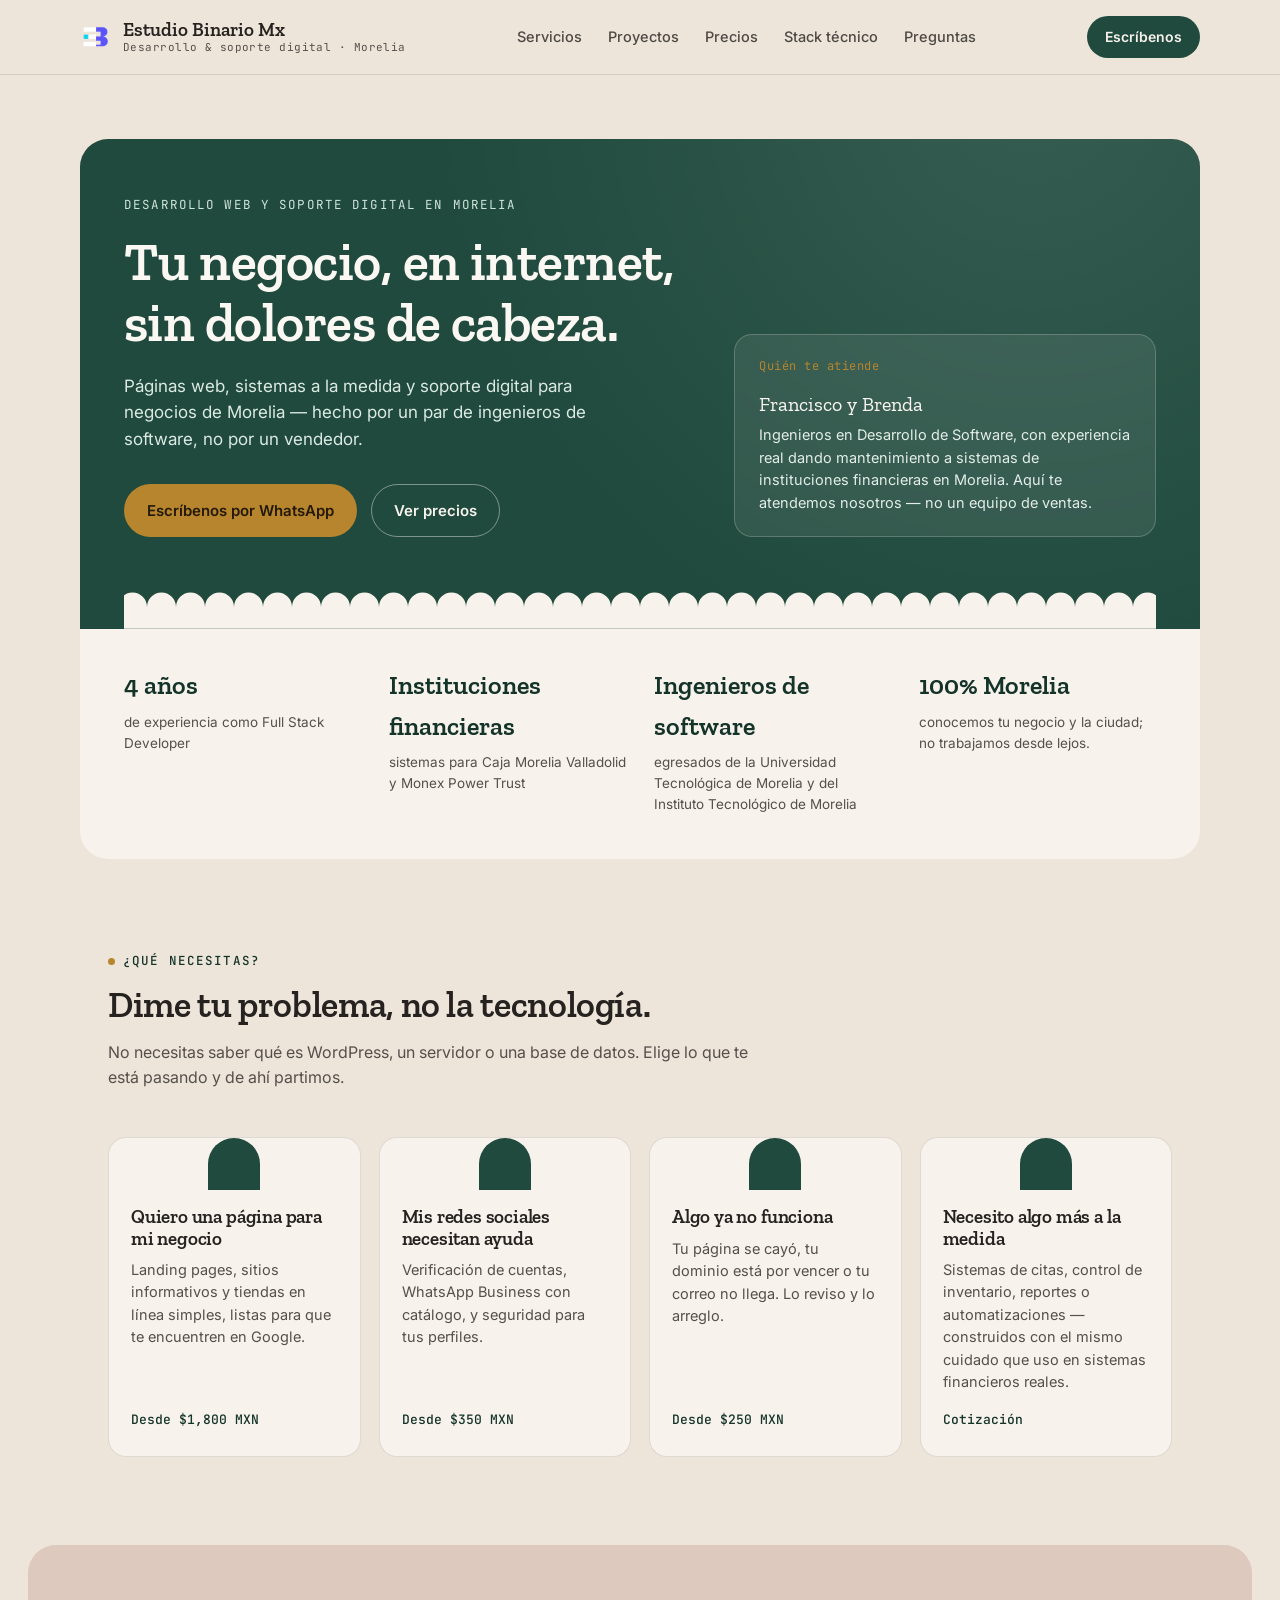
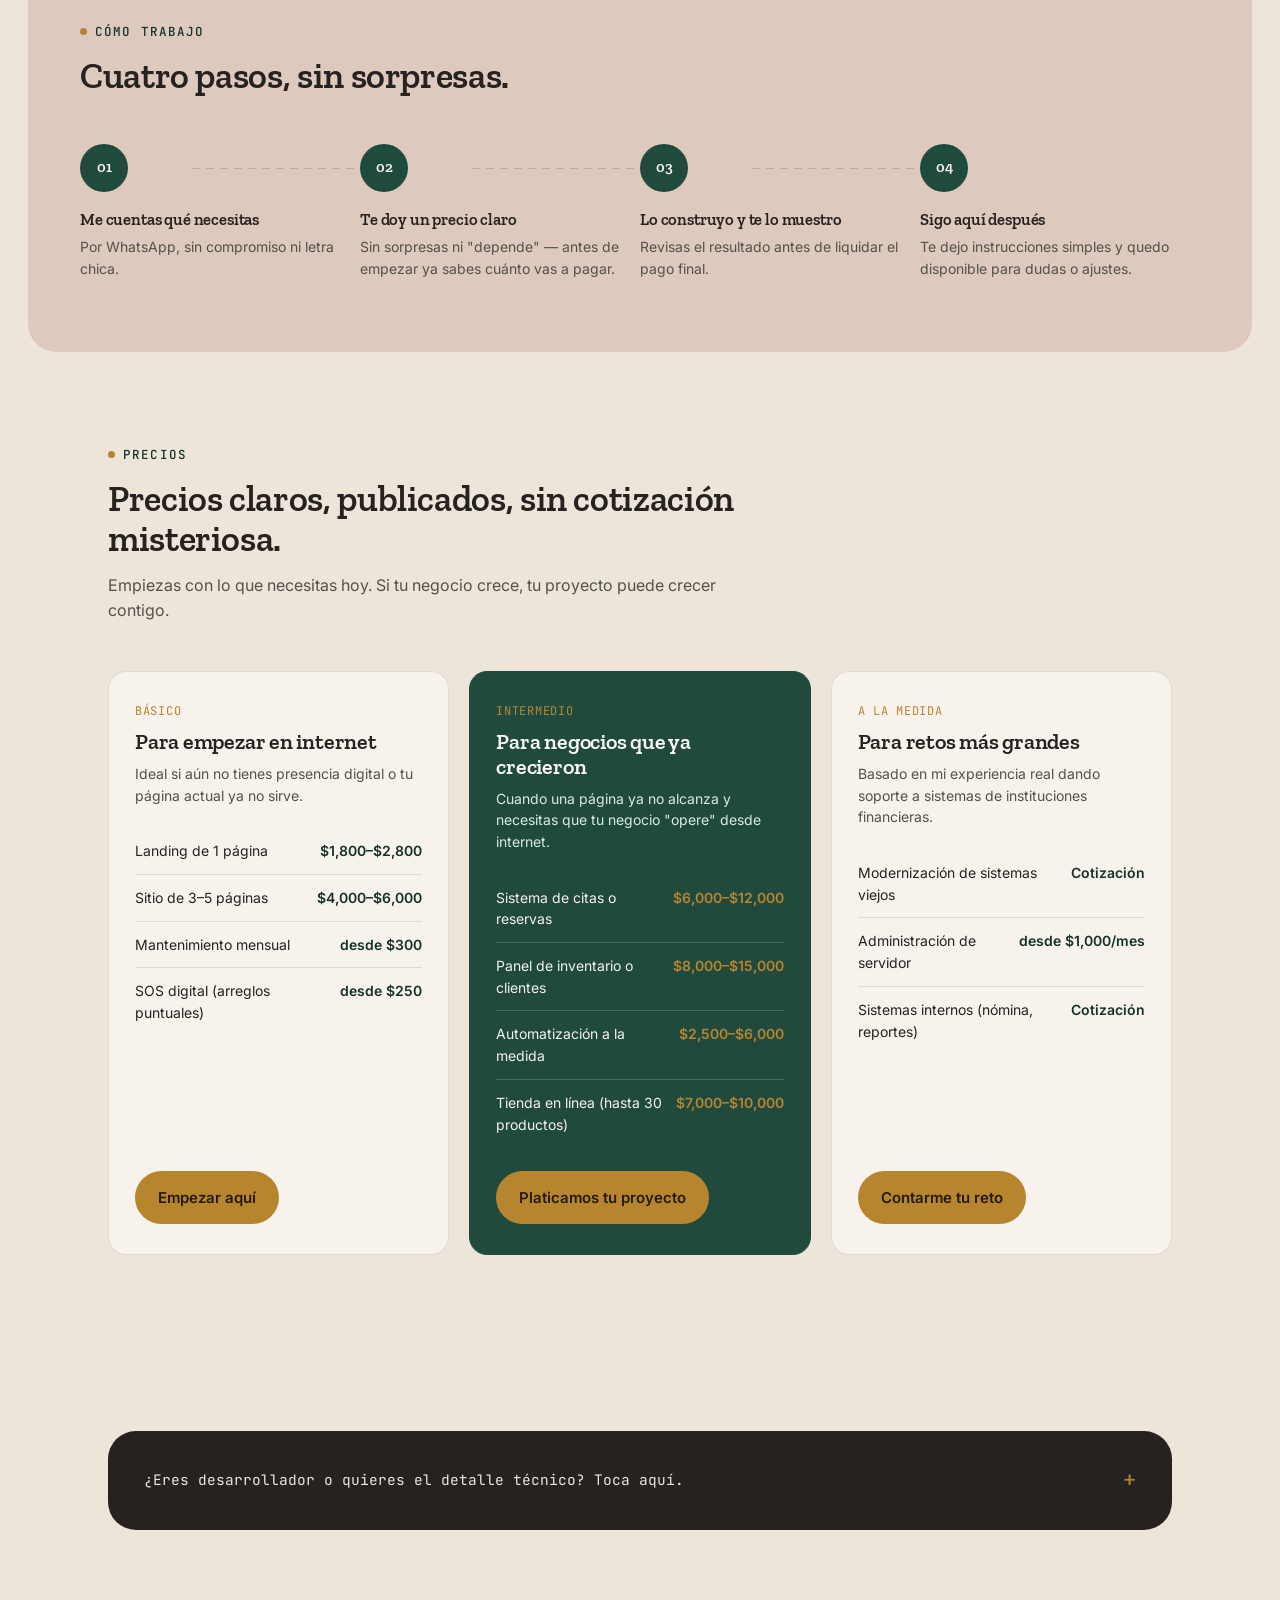
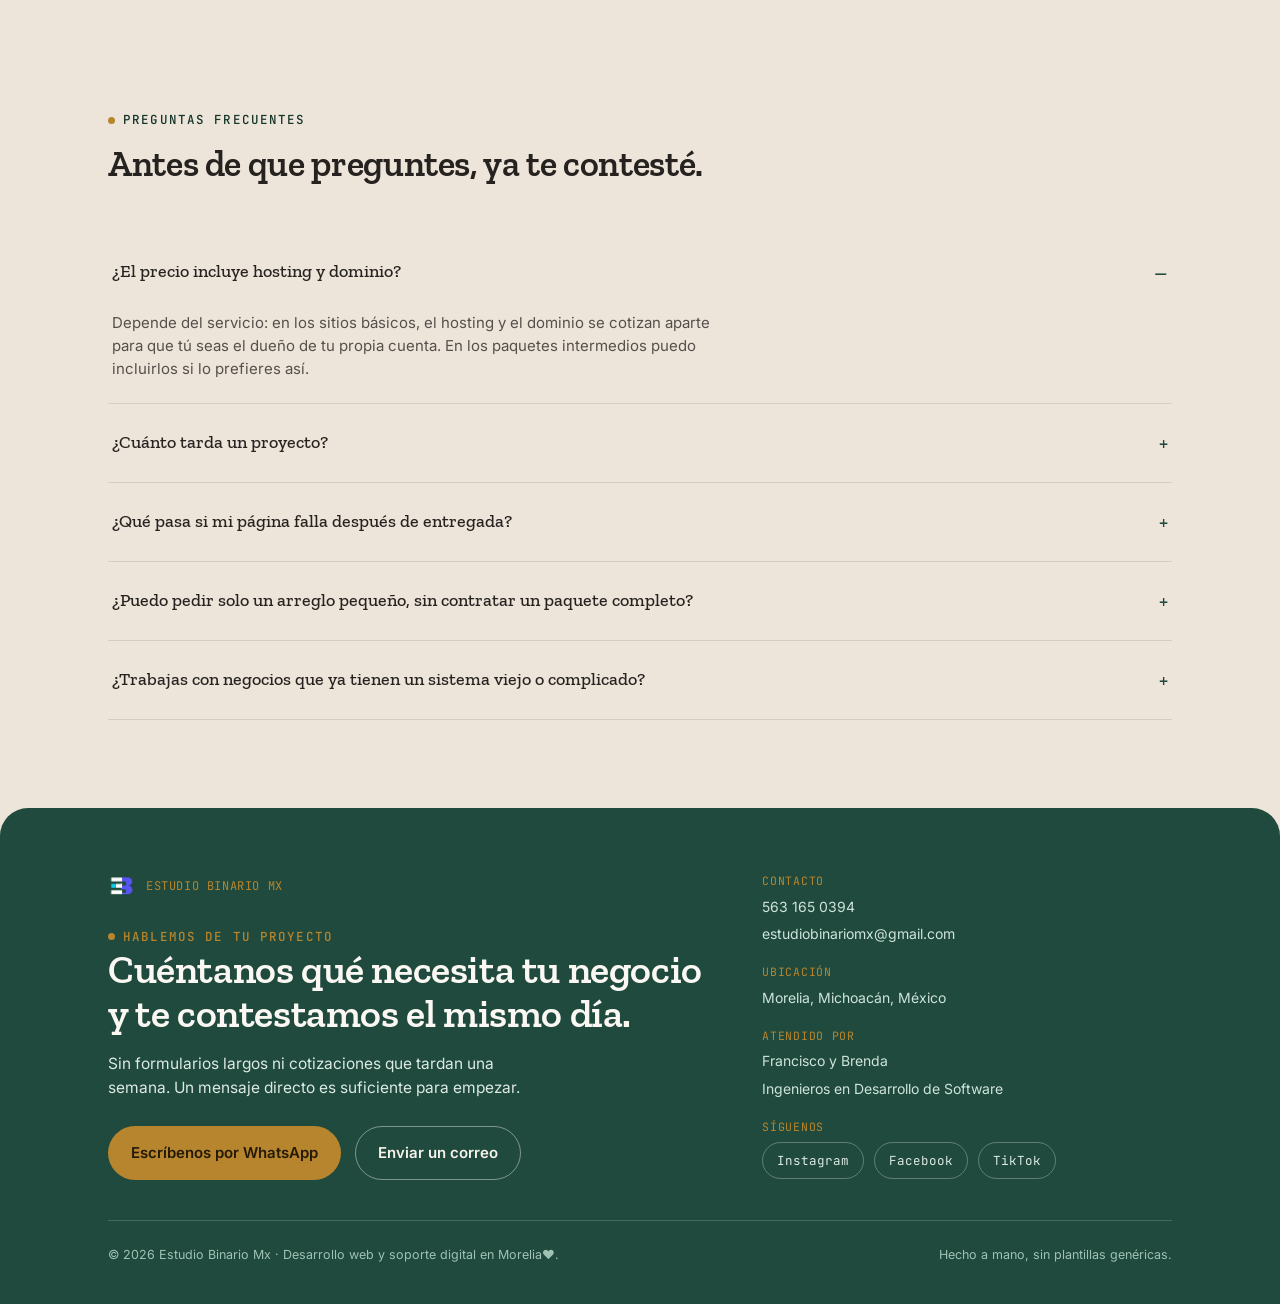
==== commit 4f7ef314: "Agrgando corazoncito" ====
--- a/index.html
+++ b/index.html
@@ -399,7 +399,7 @@
         </div>
       </div>
       <div class="fine">
-        <span>© 2026 Estudio Binario Mx · Desarrollo web y soporte digital en Morelia.</span>
+        <span>© 2026 Estudio Binario Mx · Desarrollo web y soporte digital en Morelia❤️.</span>
         <span>Hecho a mano, sin plantillas genéricas.</span>
       </div>
     </div>
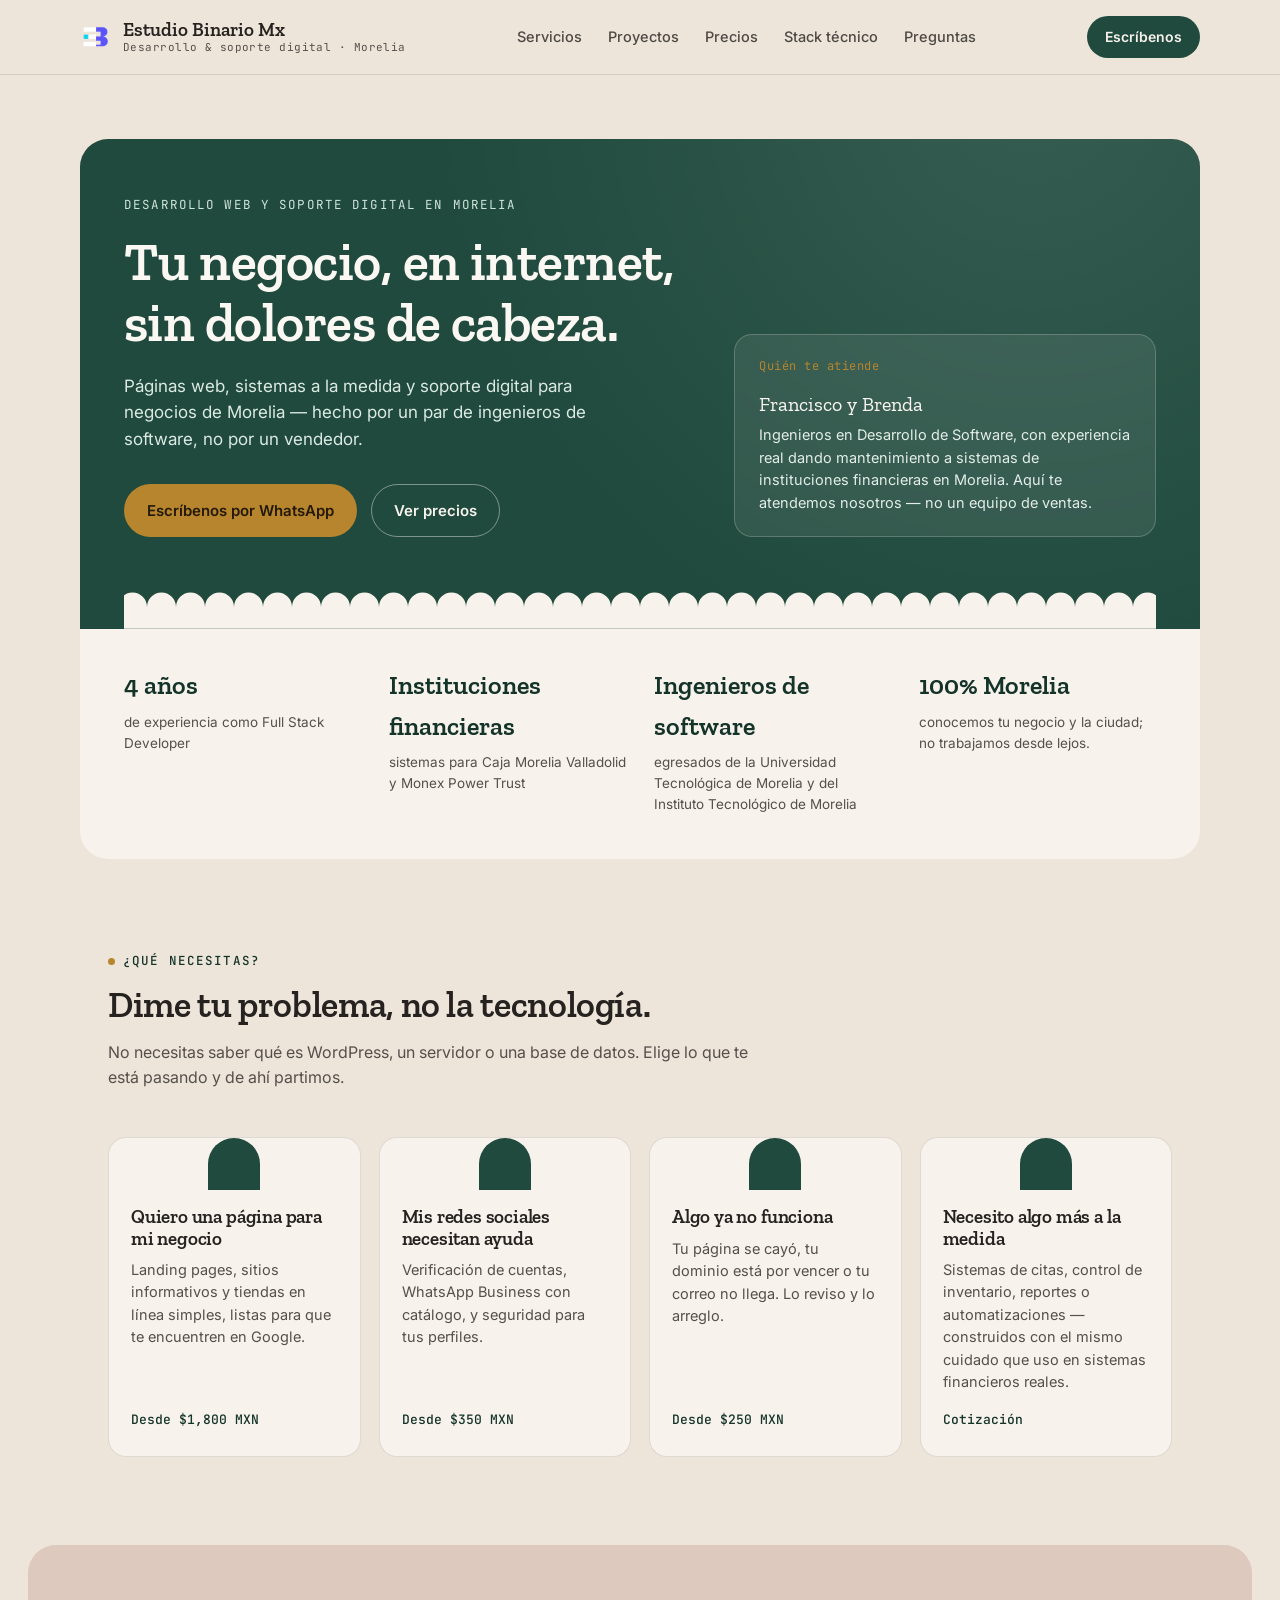
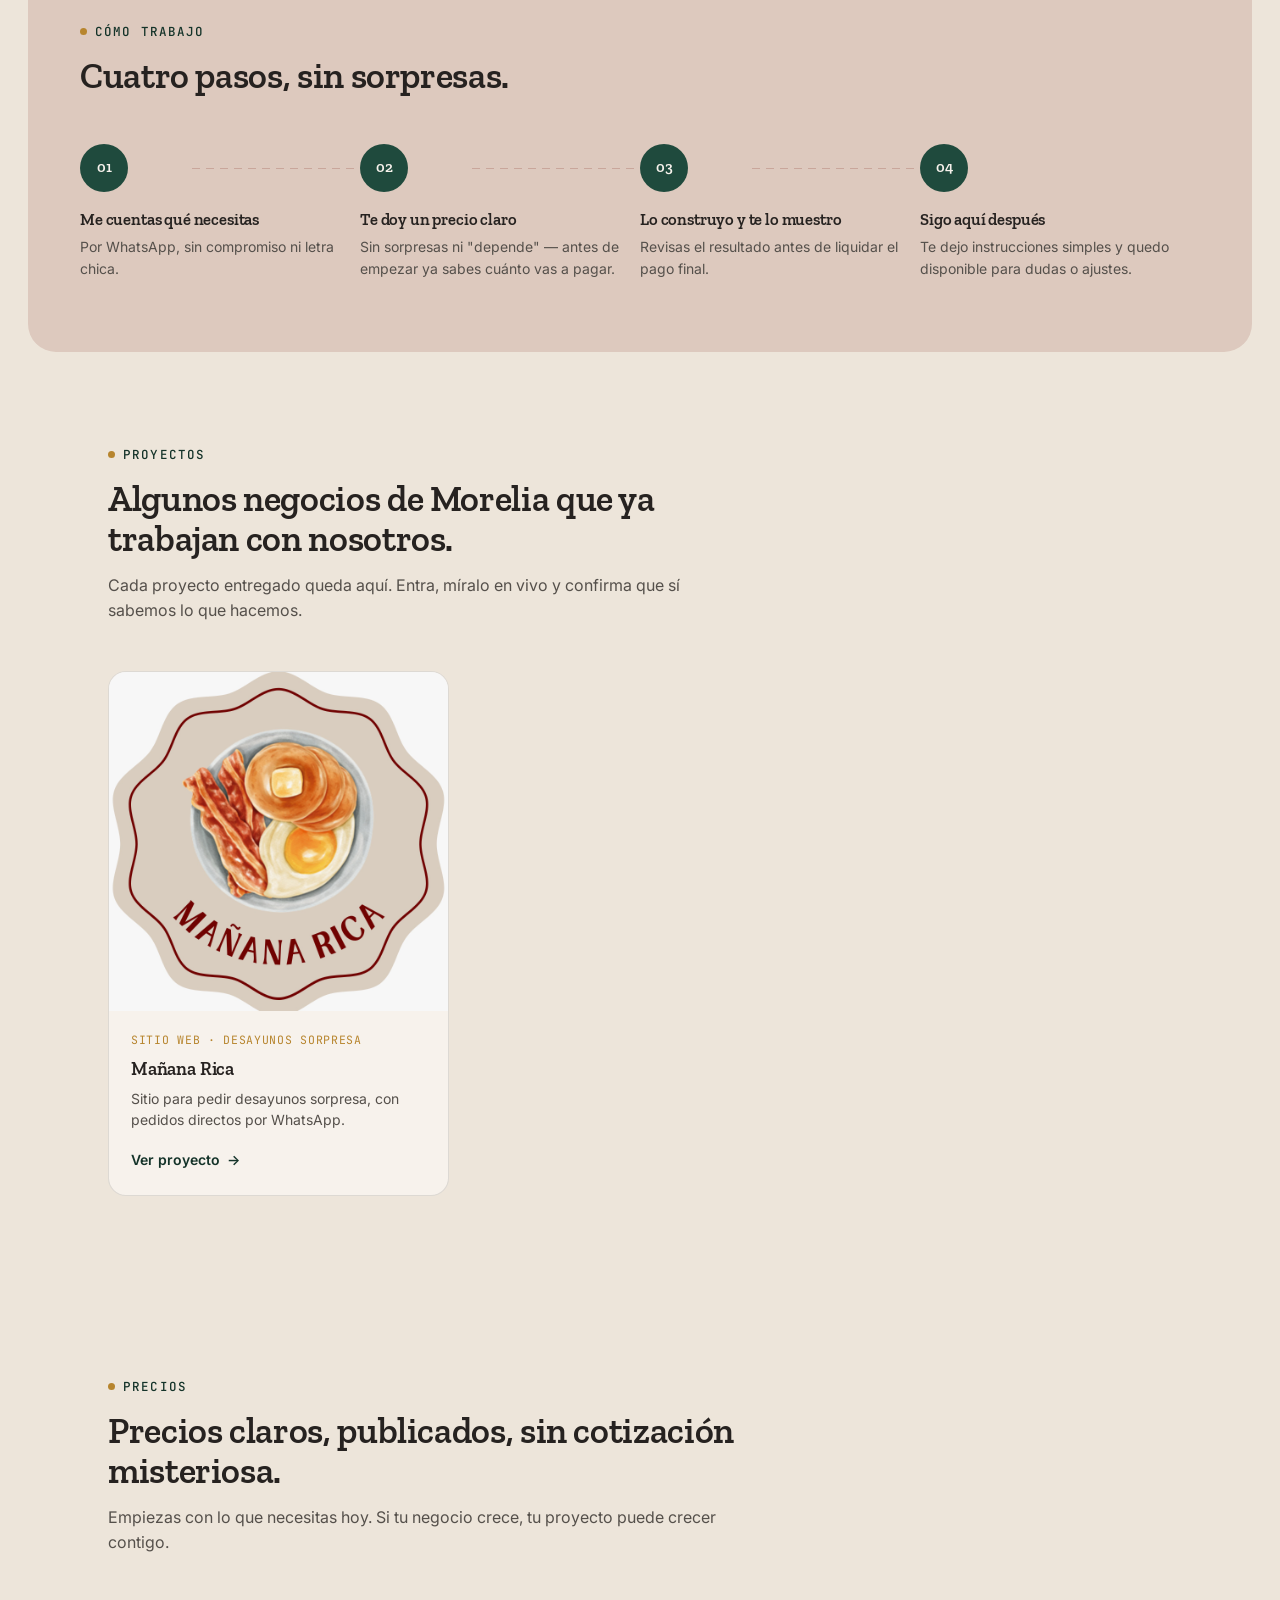
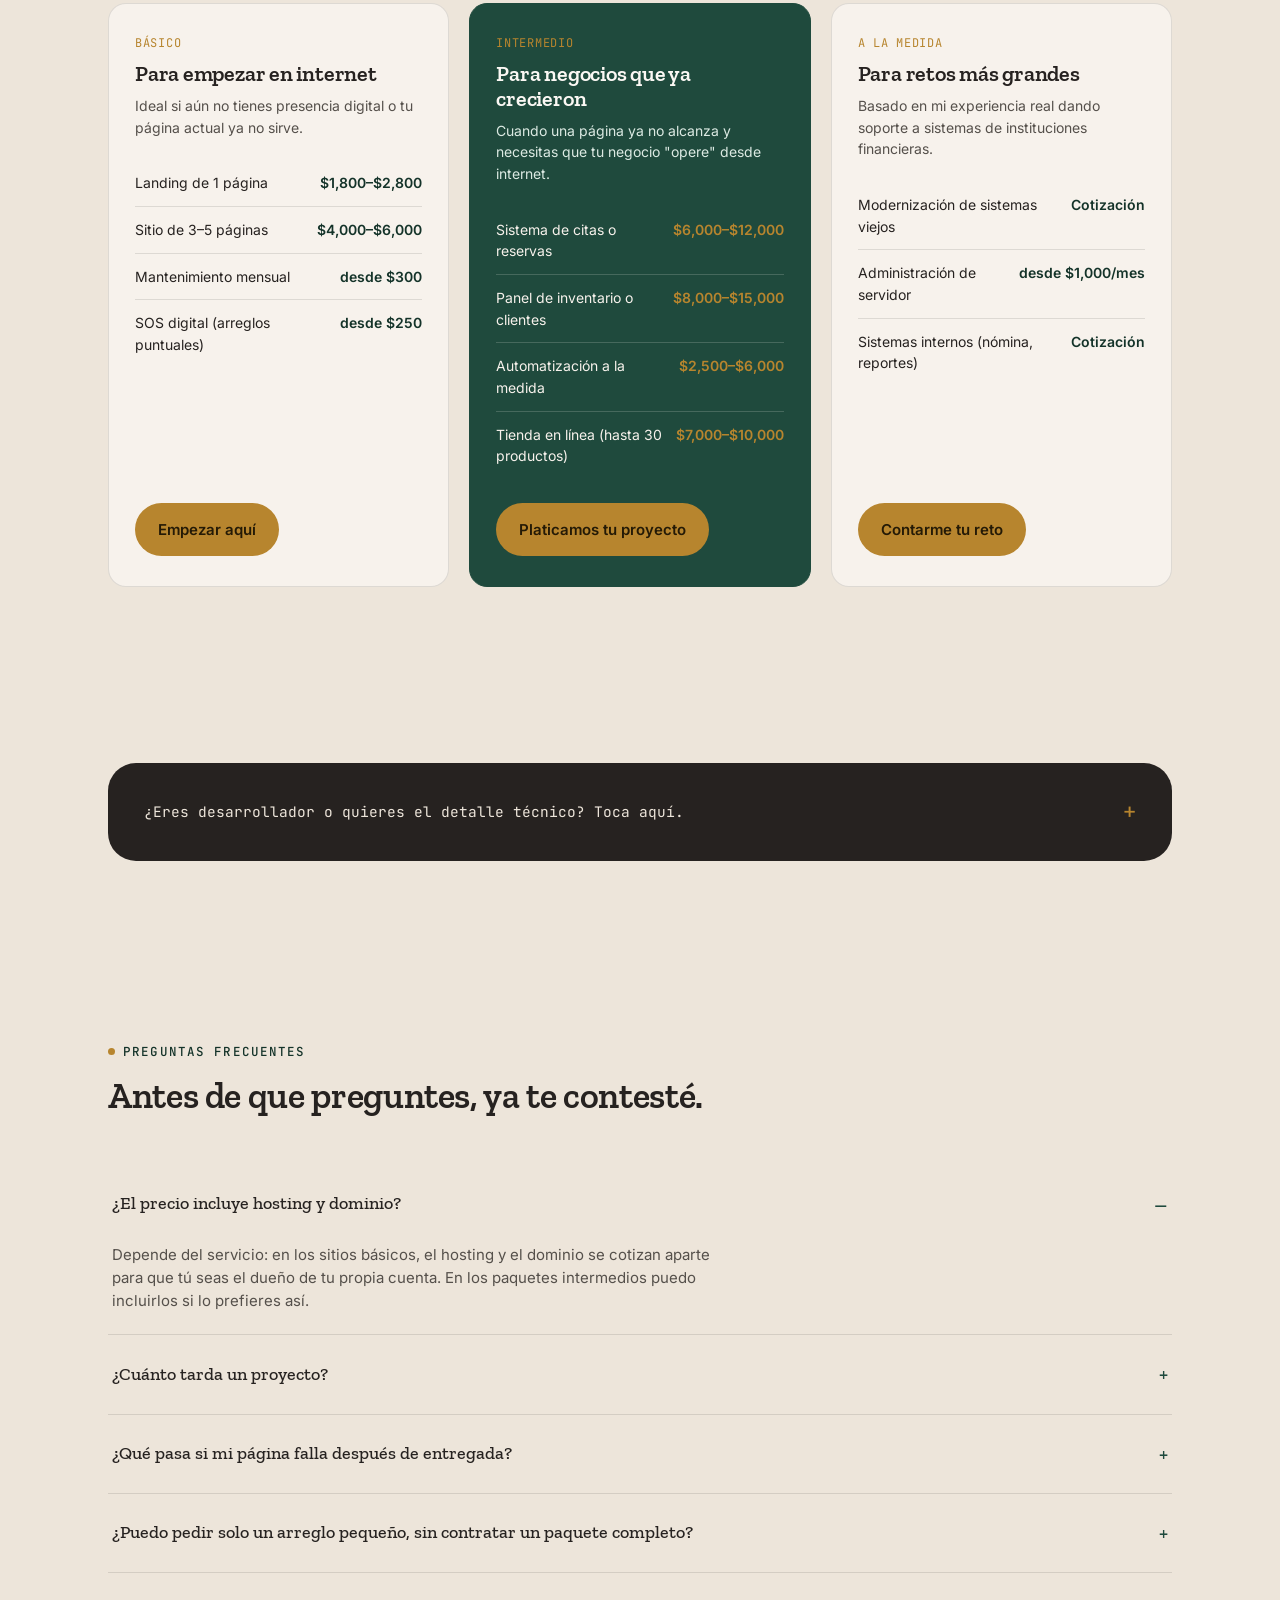
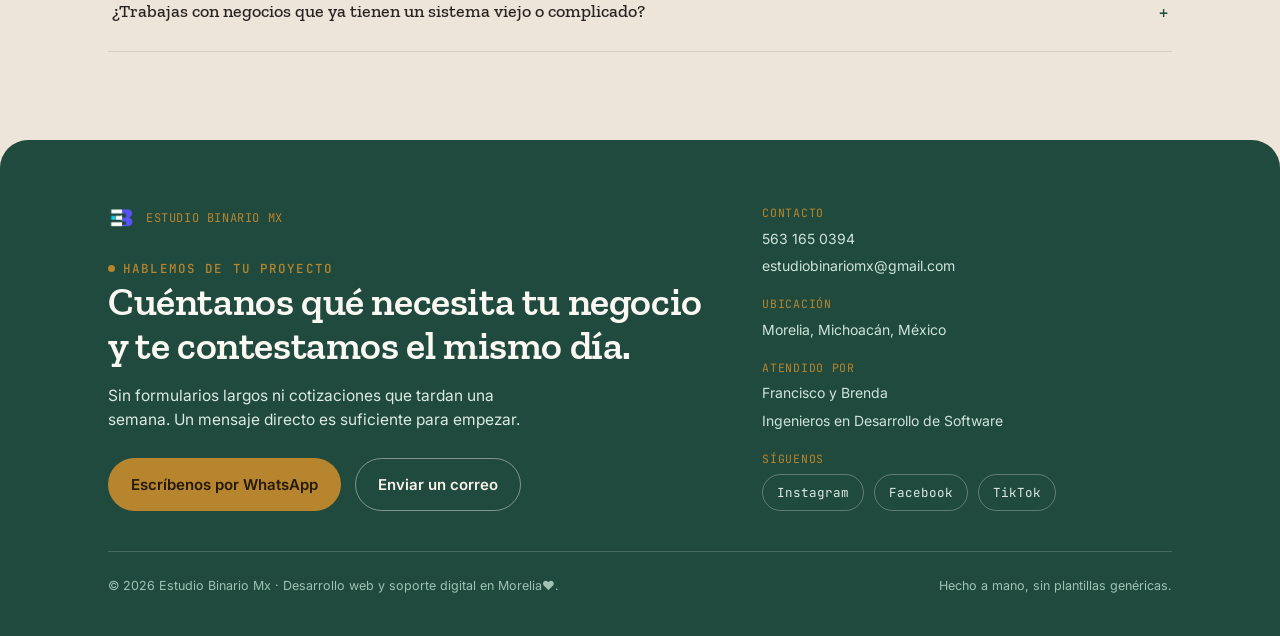
==== commit 424f3c88: "Agregando mañana rica a los proyectos" ====
--- a/index.html
+++ b/index.html
@@ -173,7 +173,7 @@
          (recomendado: 800x500px aprox).
       3. Actualiza project-tag, el título, la descripción y el href del enlace "Ver proyecto".
     -->
-    <!-- <section id="proyectos">
+    <section id="proyectos">
       <div class="wrap">
         <div class="section-head reveal">
           <span class="eyebrow">Proyectos</span>
@@ -182,20 +182,18 @@
         </div>
         <div class="project-grid reveal-stagger reveal">
 
-          <a class="project-card" href="#" target="_blank" rel="noopener" style="--thumb-bg:#1F4A3D;">
-            <div class="project-thumb">
-              <span class="project-mark">Nombre del proyecto</span>
-            </div>
+          <a class="project-card" href="https://mañanarica.com" target="_blank" rel="noopener"
+            style="--thumb-bg:#1F4A3D;">
+            <img src="./assets/mañanaRica.jpeg" alt="Mañana Rica">
             <div class="project-body">
-              <span class="project-tag">Sitio web · Restaurante</span>
-              <h3>Reemplaza con el nombre del cliente</h3>
-              <p class="project-desc">Descripción corta de una línea: qué necesitaba el negocio y qué resolvimos
-                (ej. menú digital, reservas, pedidos por WhatsApp).</p>
+              <span class="project-tag">Sitio web · Desayunos sorpresa</span>
+              <h3>Mañana Rica</h3>
+              <p class="project-desc">Sitio para pedir desayunos sorpresa, con pedidos directos por WhatsApp.</p>
               <span class="project-link">Ver proyecto <span class="arrow">→</span></span>
             </div>
           </a>
 
-          <a class="project-card" href="#" target="_blank" rel="noopener" style="--thumb-bg:#B7852E;">
+          <!-- <a class="project-card" href="#" target="_blank" rel="noopener" style="--thumb-bg:#B7852E;">
             <div class="project-thumb">
               <span class="project-mark">Nombre del proyecto</span>
             </div>
@@ -219,13 +217,10 @@
                 (ej. catálogo de productos, cobros en línea).</p>
               <span class="project-link">Ver proyecto <span class="arrow">→</span></span>
             </div>
-          </a>
-
-        </div>
-        <p class="projects-note reveal">/* reemplaza estas 3 tarjetas con tus proyectos reales — mientras más
-          veas aquí, más confianza le da a quien visita la página */</p>
-      </div>
-    </section> -->
+          </a> -->
+        </div>
+      </div>
+    </section>
 
     <!-- ============ PRECIOS ============ -->
     <section id="precios">
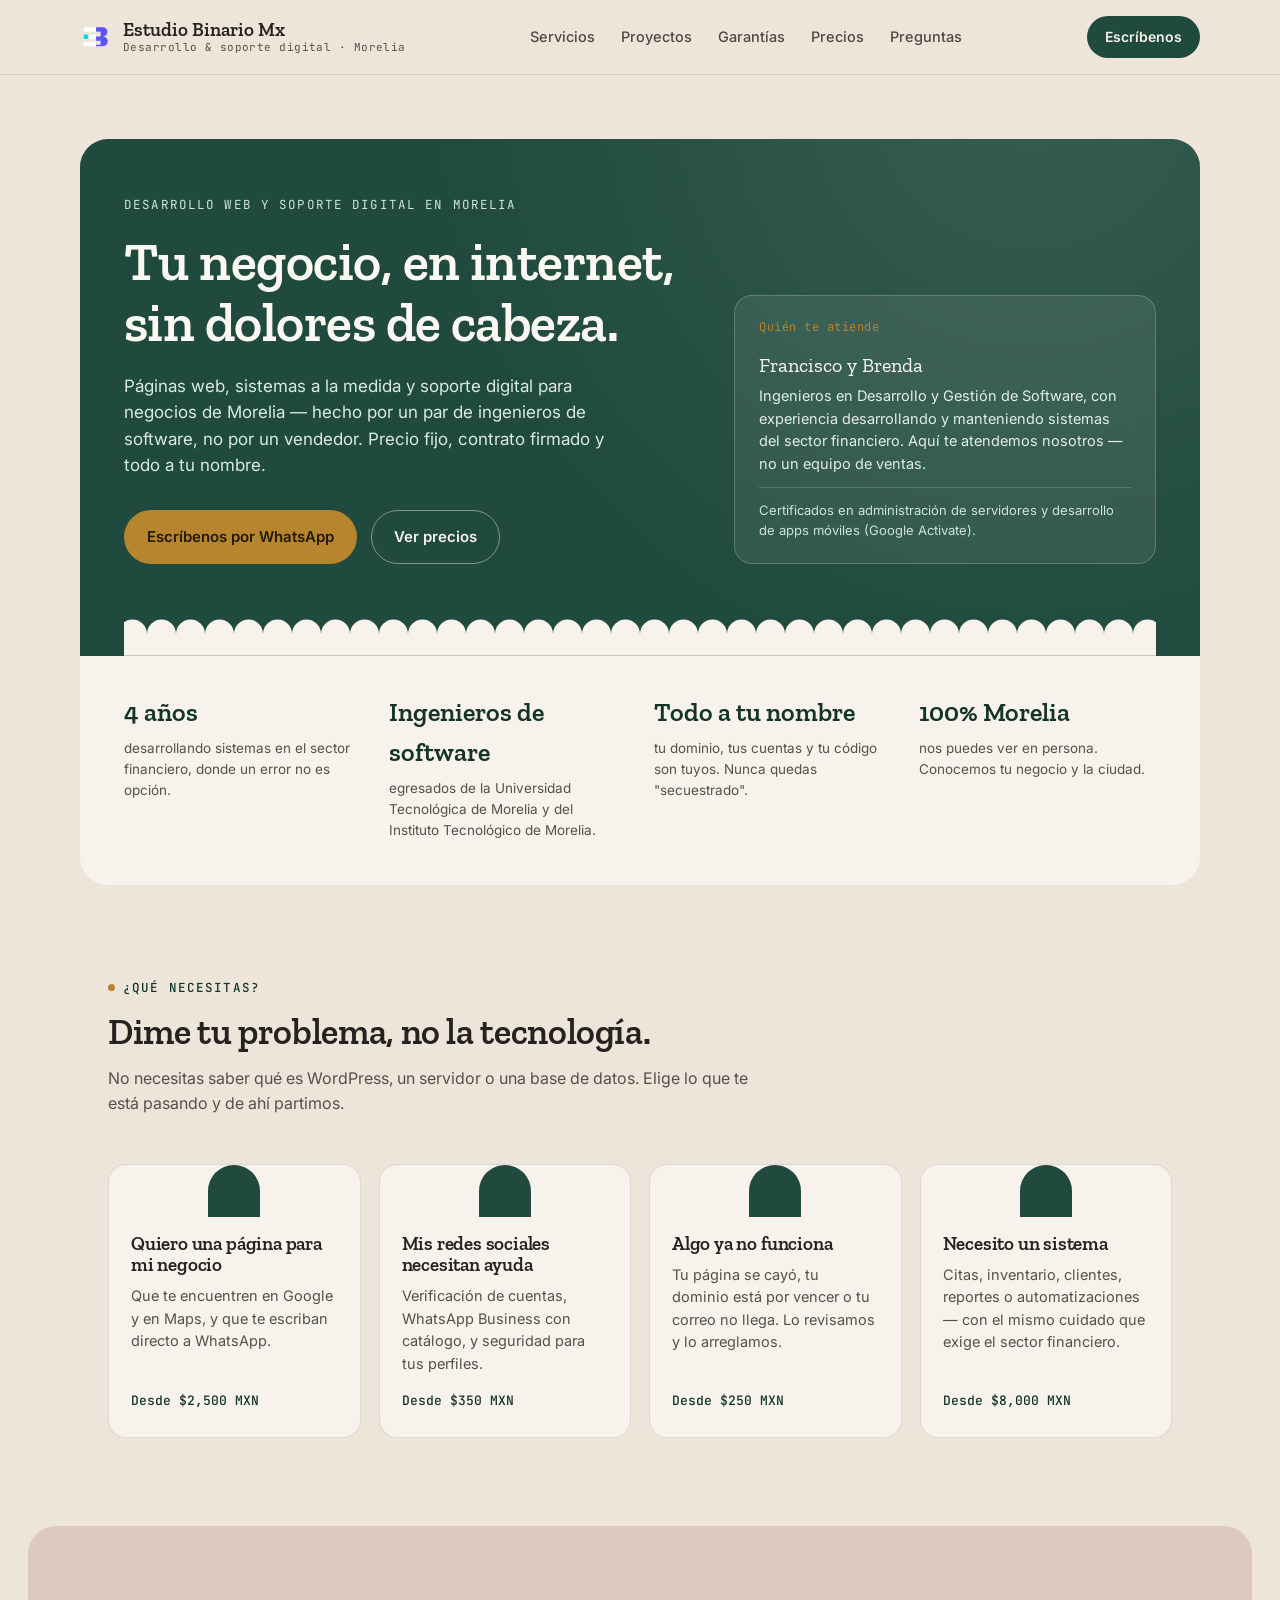
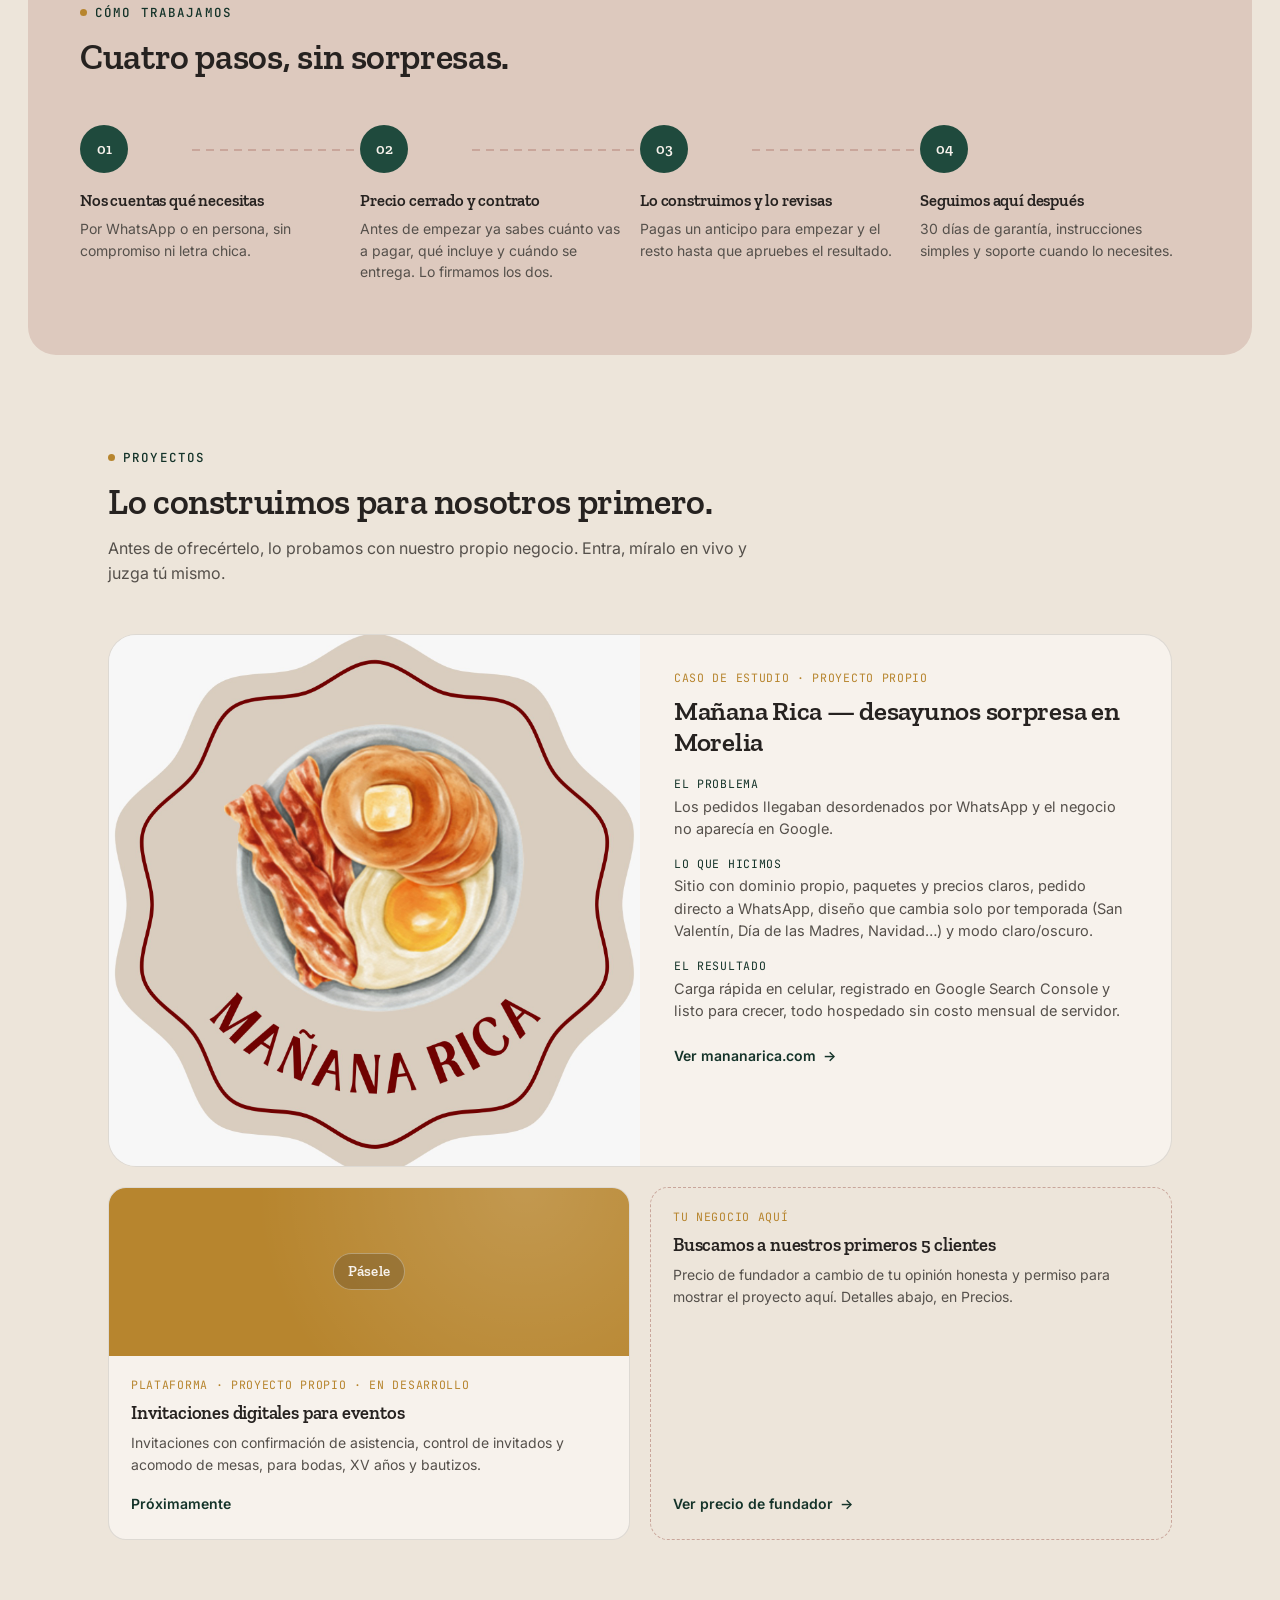
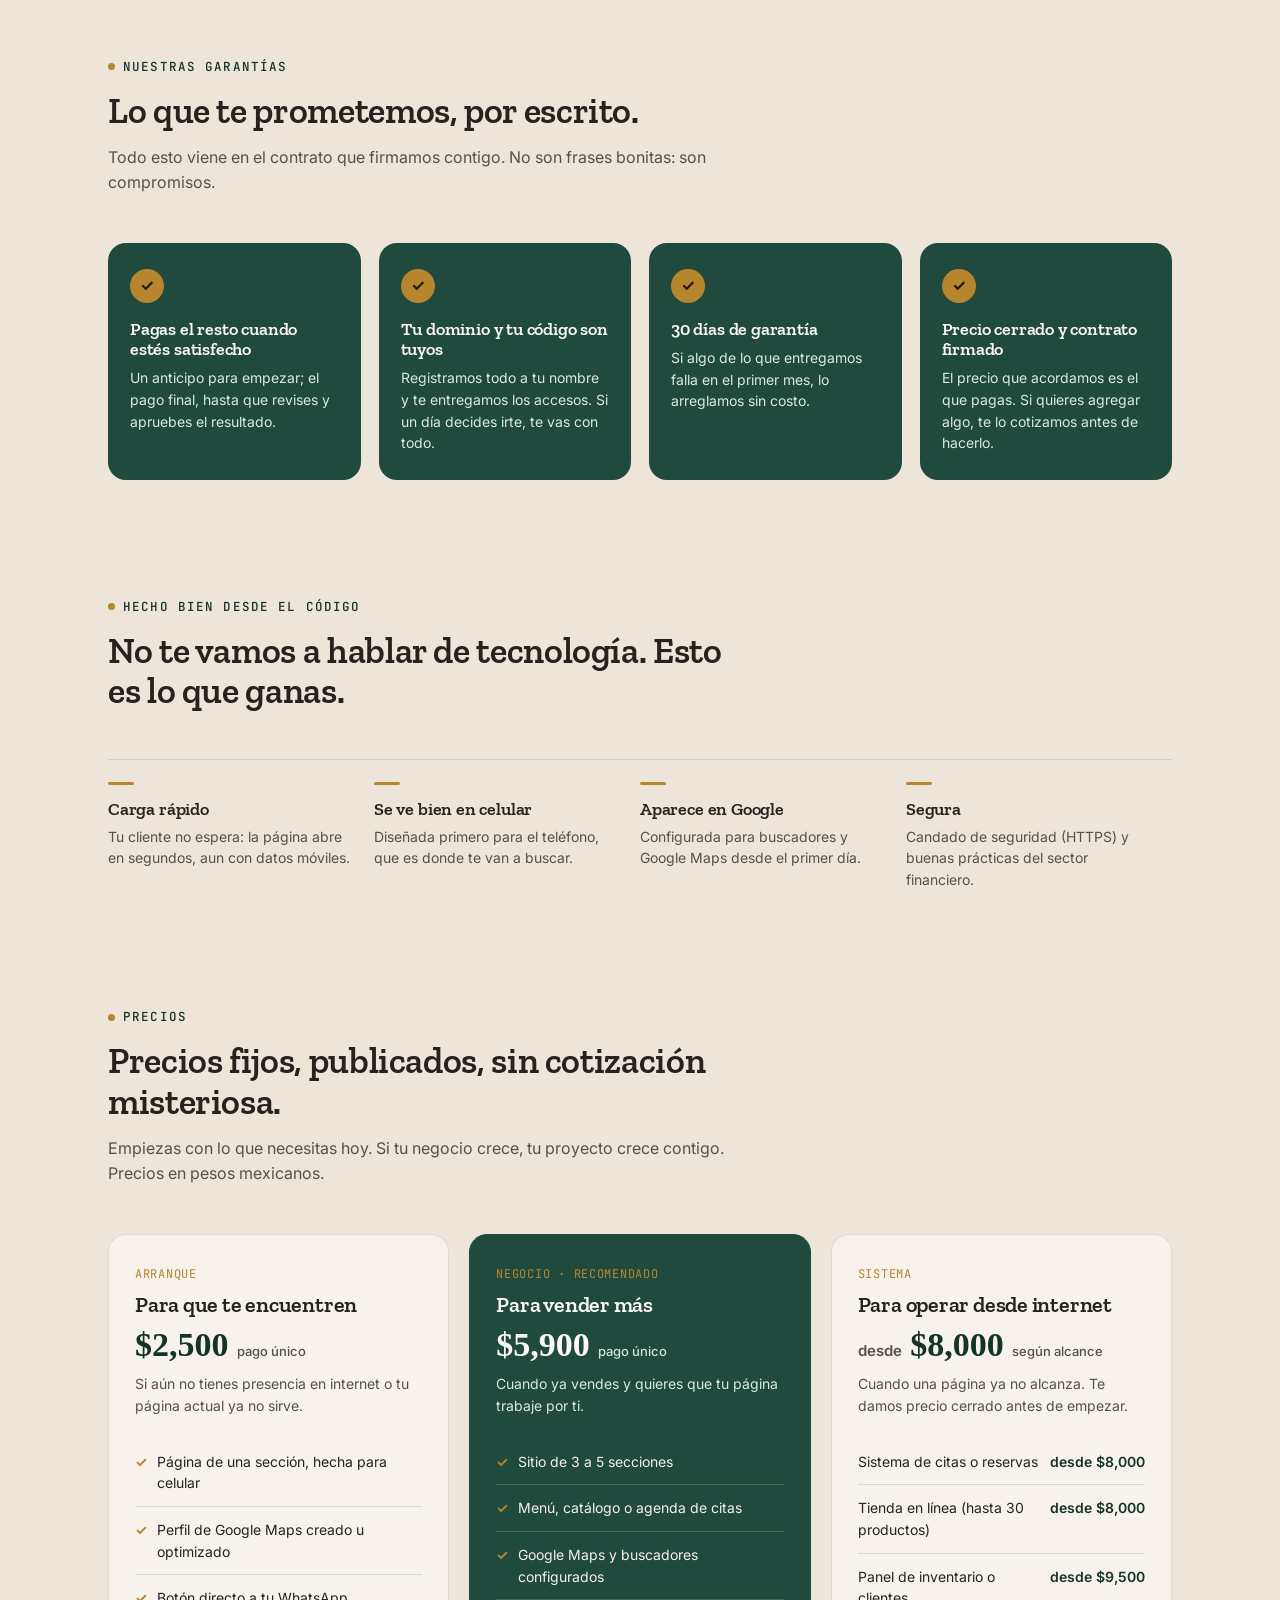
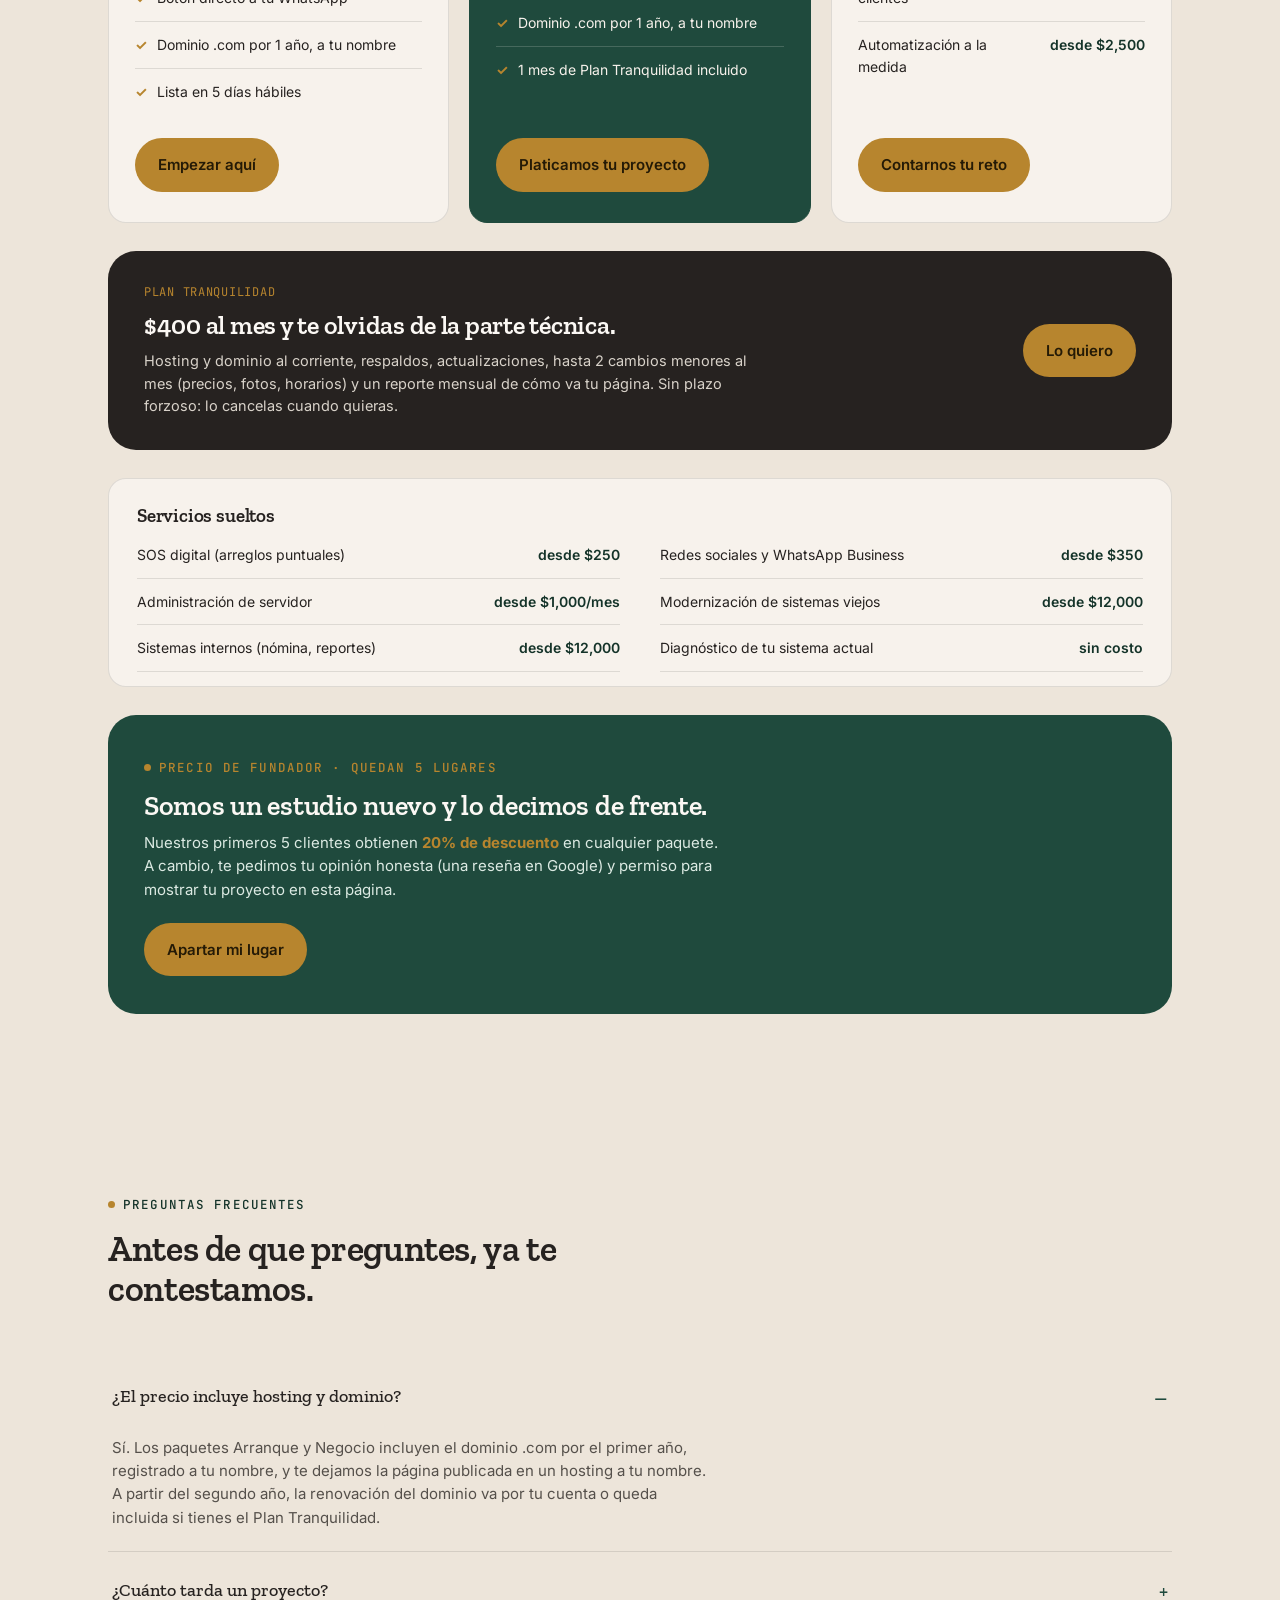
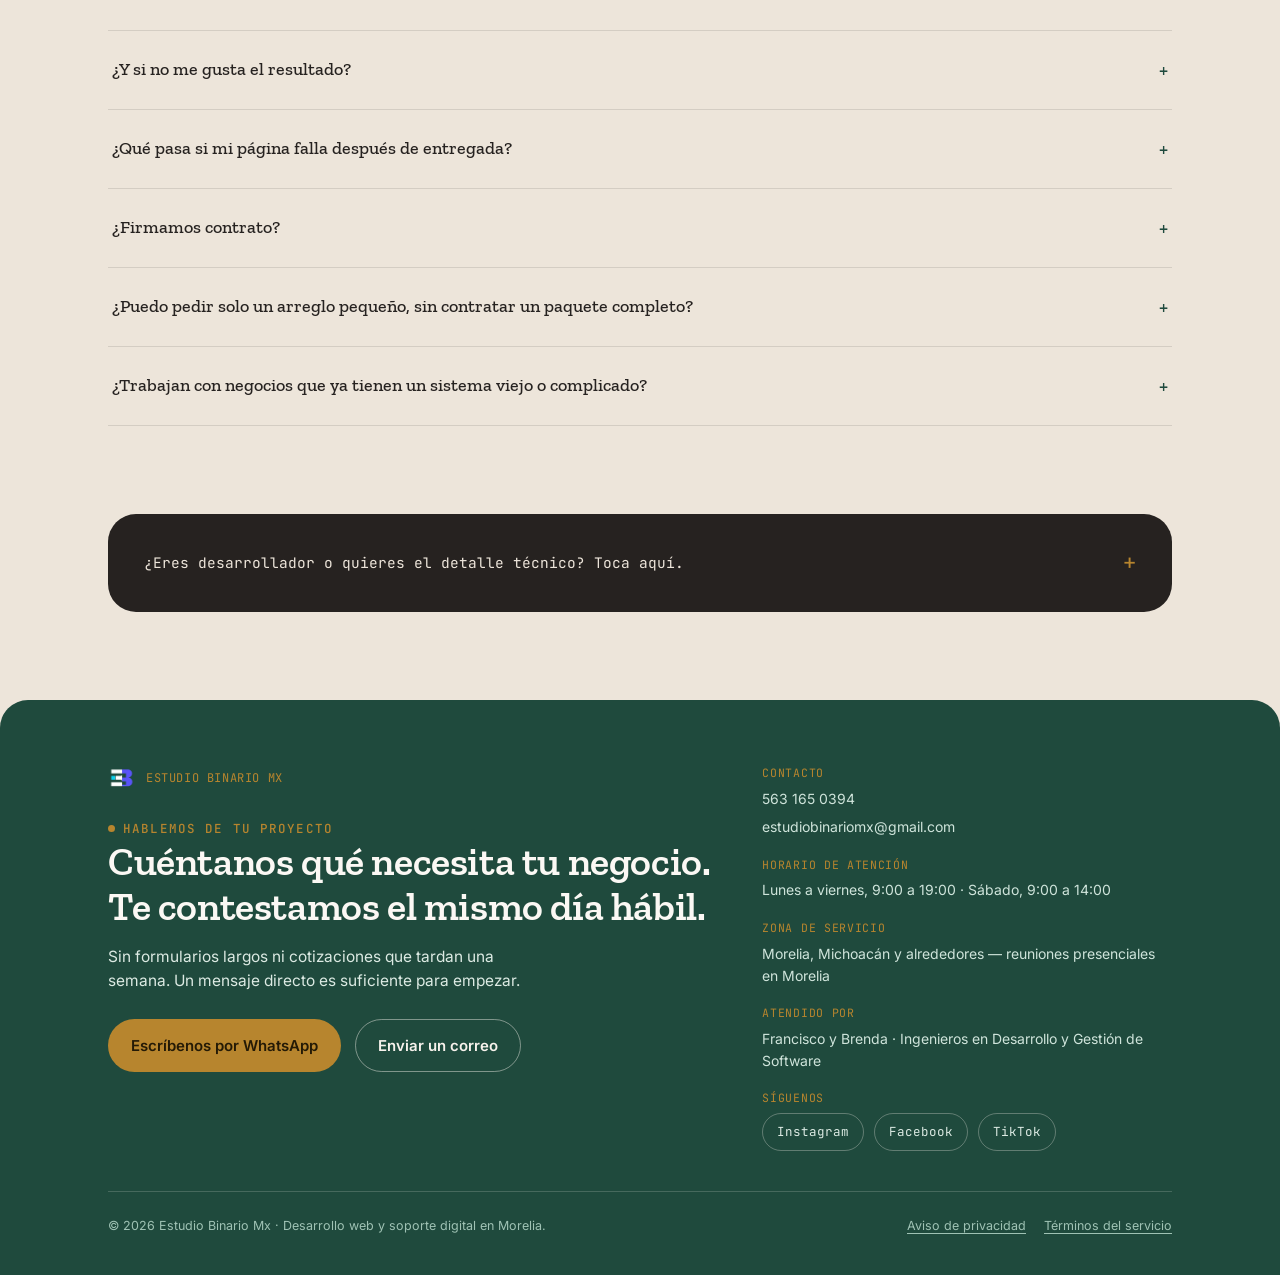
==== commit 56865f47: "Agregando nuevos paquetes y estilos de la pagina" ====
--- a/index.html
+++ b/index.html
@@ -6,11 +6,11 @@
   <meta name="viewport" content="width=device-width, initial-scale=1.0">
   <title>Estudio Binario Mx — Desarrollo web y soporte digital en Morelia</title>
   <meta name="description"
-    content="Páginas web, sistemas a la medida y soporte digital para negocios de Morelia. Precios claros, atendido directamente por Francisco y Brenda, ingenieros en desarrollo de software.">
+    content="Páginas web, sistemas a la medida y soporte digital para negocios de Morelia. Precios fijos publicados, contrato firmado y tu dominio y tu código siempre a tu nombre.">
   <meta property="og:type" content="website">
   <meta property="og:title" content="Estudio Binario Mx — Desarrollo web y soporte digital en Morelia">
   <meta property="og:description"
-    content="Páginas web, sistemas a la medida y soporte digital para negocios de Morelia. Precios claros, sin cotización misteriosa.">
+    content="Páginas web, sistemas a la medida y soporte digital para negocios de Morelia. Precios fijos, contrato firmado y garantía de 30 días.">
   <meta property="og:image" content="./assets/logo-192.png">
   <meta property="og:locale" content="es_MX">
   <link rel="preconnect" href="https://fonts.googleapis.com">
@@ -36,8 +36,8 @@
       <nav class="nav-links nav-mobile-hide">
         <a href="#necesitas">Servicios</a>
         <a href="#proyectos">Proyectos</a>
+        <a href="#garantias">Garantías</a>
         <a href="#precios">Precios</a>
-        <a href="#tecnico">Stack técnico</a>
         <a href="#preguntas">Preguntas</a>
       </nav>
       <a class="nav-cta" href="https://wa.me/525631650394" target="_blank" rel="noopener">Escríbenos</a>
@@ -54,7 +54,7 @@
             <span class="hero-eyebrow">Desarrollo web y soporte digital en Morelia</span>
             <h1>Tu negocio, en internet, sin dolores de cabeza.</h1>
             <p class="hero-sub">Páginas web, sistemas a la medida y soporte digital para negocios de Morelia — hecho por
-              un par de ingenieros de software, no por un vendedor.</p>
+              un par de ingenieros de software, no por un vendedor. Precio fijo, contrato firmado y todo a tu nombre.</p>
             <div class="hero-ctas">
               <a class="btn btn-gold" href="https://wa.me/525631650394" target="_blank" rel="noopener">Escríbenos por
                 WhatsApp</a>
@@ -64,8 +64,10 @@
           <div class="hero-card">
             <span class="role">Quién te atiende</span>
             <p class="name">Francisco y Brenda</p>
-            <p>Ingenieros en Desarrollo de Software, con experiencia real dando mantenimiento a sistemas de
-              instituciones financieras en Morelia. Aquí te atendemos nosotros — no un equipo de ventas.</p>
+            <p>Ingenieros en Desarrollo y Gestión de Software, con experiencia desarrollando y manteniendo sistemas
+              del sector financiero. Aquí te atendemos nosotros — no un equipo de ventas.</p>
+            <p class="hero-certs">Certificados en administración de servidores y desarrollo de apps móviles
+              (Google Activate).</p>
           </div>
         </div>
         <div class="arch-row on-pine"></div>
@@ -74,19 +76,19 @@
       <div class="trust">
         <div class="trust-item">
           <div class="num">4 años</div>
-          <p>de experiencia como Full Stack Developer</p>
-        </div>
-        <div class="trust-item">
-          <div class="num">Instituciones financieras</div>
-          <p>sistemas para Caja Morelia Valladolid y Monex Power Trust</p>
+          <p>desarrollando sistemas en el sector financiero, donde un error no es opción.</p>
         </div>
         <div class="trust-item">
           <div class="num">Ingenieros de software</div>
-          <p>egresados de la Universidad Tecnológica de Morelia y del Instituto Tecnológico de Morelia</p>
+          <p>egresados de la Universidad Tecnológica de Morelia y del Instituto Tecnológico de Morelia.</p>
+        </div>
+        <div class="trust-item">
+          <div class="num">Todo a tu nombre</div>
+          <p>tu dominio, tus cuentas y tu código son tuyos. Nunca quedas "secuestrado".</p>
         </div>
         <div class="trust-item">
           <div class="num">100% Morelia</div>
-          <p>conocemos tu negocio y la ciudad; no trabajamos desde lejos.</p>
+          <p>nos puedes ver en persona. Conocemos tu negocio y la ciudad.</p>
         </div>
       </div>
     </div>
@@ -104,9 +106,8 @@
           <div class="need-card">
             <div class="arch-top"></div>
             <h3>Quiero una página para mi negocio</h3>
-            <p>Landing pages, sitios informativos y tiendas en línea simples, listas para que te encuentren en Google.
-            </p>
-            <span class="price-tag">Desde $1,800 MXN</span>
+            <p>Que te encuentren en Google y en Maps, y que te escriban directo a WhatsApp.</p>
+            <span class="price-tag">Desde $2,500 MXN</span>
           </div>
           <div class="need-card">
             <div class="arch-top"></div>
@@ -117,48 +118,47 @@
           <div class="need-card">
             <div class="arch-top"></div>
             <h3>Algo ya no funciona</h3>
-            <p>Tu página se cayó, tu dominio está por vencer o tu correo no llega. Lo reviso y lo arreglo.</p>
+            <p>Tu página se cayó, tu dominio está por vencer o tu correo no llega. Lo revisamos y lo arreglamos.</p>
             <span class="price-tag">Desde $250 MXN</span>
           </div>
           <div class="need-card">
             <div class="arch-top"></div>
-            <h3>Necesito algo más a la medida</h3>
-            <p>Sistemas de citas, control de inventario, reportes o automatizaciones — construidos con el mismo cuidado
-              que uso en sistemas financieros reales.</p>
-            <span class="price-tag">Cotización</span>
-          </div>
-        </div>
-      </div>
-    </section>
-
-    <!-- ============ CÓMO TRABAJO ============ -->
-    <section
-      style="background:var(--stone-deep); border-radius:var(--radius-lg); margin:0 28px; width:auto; padding:72px 44px;">
-      <div style="max-width:var(--maxw); margin:0 auto;">
-        <div class="section-head reveal">
-          <span class="eyebrow">Cómo trabajo</span>
+            <h3>Necesito un sistema</h3>
+            <p>Citas, inventario, clientes, reportes o automatizaciones — con el mismo cuidado que exige el sector
+              financiero.</p>
+            <span class="price-tag">Desde $8,000 MXN</span>
+          </div>
+        </div>
+      </div>
+    </section>
+
+    <!-- ============ CÓMO TRABAJAMOS ============ -->
+    <section class="steps-band">
+      <div class="steps-inner">
+        <div class="section-head reveal">
+          <span class="eyebrow">Cómo trabajamos</span>
           <h2>Cuatro pasos, sin sorpresas.</h2>
         </div>
         <div class="steps reveal-stagger reveal">
           <div class="step">
             <div class="step-num">01</div>
-            <h3>Me cuentas qué necesitas</h3>
-            <p>Por WhatsApp, sin compromiso ni letra chica.</p>
+            <h3>Nos cuentas qué necesitas</h3>
+            <p>Por WhatsApp o en persona, sin compromiso ni letra chica.</p>
           </div>
           <div class="step">
             <div class="step-num">02</div>
-            <h3>Te doy un precio claro</h3>
-            <p>Sin sorpresas ni "depende" — antes de empezar ya sabes cuánto vas a pagar.</p>
+            <h3>Precio cerrado y contrato</h3>
+            <p>Antes de empezar ya sabes cuánto vas a pagar, qué incluye y cuándo se entrega. Lo firmamos los dos.</p>
           </div>
           <div class="step">
             <div class="step-num">03</div>
-            <h3>Lo construyo y te lo muestro</h3>
-            <p>Revisas el resultado antes de liquidar el pago final.</p>
+            <h3>Lo construimos y lo revisas</h3>
+            <p>Pagas un anticipo para empezar y el resto hasta que apruebes el resultado.</p>
           </div>
           <div class="step">
             <div class="step-num">04</div>
-            <h3>Sigo aquí después</h3>
-            <p>Te dejo instrucciones simples y quedo disponible para dudas o ajustes.</p>
+            <h3>Seguimos aquí después</h3>
+            <p>30 días de garantía, instrucciones simples y soporte cuando lo necesites.</p>
           </div>
         </div>
       </div>
@@ -166,58 +166,143 @@
 
     <!-- ============ PROYECTOS ============ -->
     <!--
-      Cómo agregar un proyecto real:
-      1. Duplica un <div class="project-card">...</div> completo.
-      2. Cambia --thumb-bg (color de fondo del thumbnail) por el color de marca del cliente, o
-         reemplaza el <div class="project-thumb">...</div> por una <img> con una captura real
-         (recomendado: 800x500px aprox).
-      3. Actualiza project-tag, el título, la descripción y el href del enlace "Ver proyecto".
+      Cómo agregar un proyecto de cliente:
+      1. Duplica un <a class="project-card">...</a> completo dentro de .project-grid.
+      2. Usa una captura real (≈800x500px) o un <div class="project-thumb"> con --thumb-bg.
+      3. Etiqueta con honestidad: "Cliente", "Proyecto propio" o "Concepto".
     -->
     <section id="proyectos">
       <div class="wrap">
         <div class="section-head reveal">
           <span class="eyebrow">Proyectos</span>
-          <h2>Algunos negocios de Morelia que ya trabajan con nosotros.</h2>
-          <p>Cada proyecto entregado queda aquí. Entra, míralo en vivo y confirma que sí sabemos lo que hacemos.</p>
-        </div>
+          <h2>Lo construimos para nosotros primero.</h2>
+          <p>Antes de ofrecértelo, lo probamos con nuestro propio negocio. Entra, míralo en vivo y juzga tú mismo.</p>
+        </div>
+
+        <!-- Caso de estudio principal -->
+        <article class="case reveal">
+          <a class="case-media" href="https://mananarica.com" target="_blank" rel="noopener">
+            <img src="./assets/mañanaRica.jpeg" alt="Sitio web de Mañana Rica en celular y computadora">
+          </a>
+          <div class="case-body">
+            <span class="project-tag">Caso de estudio · Proyecto propio</span>
+            <h3>Mañana Rica — desayunos sorpresa en Morelia</h3>
+            <dl class="case-facts">
+              <div>
+                <dt>El problema</dt>
+                <dd>Los pedidos llegaban desordenados por WhatsApp y el negocio no aparecía en Google.</dd>
+              </div>
+              <div>
+                <dt>Lo que hicimos</dt>
+                <dd>Sitio con dominio propio, paquetes y precios claros, pedido directo a WhatsApp, diseño que cambia
+                  solo por temporada (San Valentín, Día de las Madres, Navidad…) y modo claro/oscuro.</dd>
+              </div>
+              <div>
+                <dt>El resultado</dt>
+                <dd>Carga rápida en celular, registrado en Google Search Console y listo para crecer, todo hospedado sin
+                  costo mensual de servidor.</dd>
+              </div>
+            </dl>
+            <a class="project-link" href="https://mananarica.com" target="_blank" rel="noopener">Ver mananarica.com <span
+                class="arrow">→</span></a>
+          </div>
+        </article>
+
         <div class="project-grid reveal-stagger reveal">
-
-          <a class="project-card" href="https://mañanarica.com" target="_blank" rel="noopener"
-            style="--thumb-bg:#1F4A3D;">
-            <img src="./assets/mañanaRica.jpeg" alt="Mañana Rica">
+          <div class="project-card" style="--thumb-bg:#B7852E;">
+            <div class="project-thumb">
+              <span class="project-mark">Pásele</span>
+            </div>
             <div class="project-body">
-              <span class="project-tag">Sitio web · Desayunos sorpresa</span>
-              <h3>Mañana Rica</h3>
-              <p class="project-desc">Sitio para pedir desayunos sorpresa, con pedidos directos por WhatsApp.</p>
-              <span class="project-link">Ver proyecto <span class="arrow">→</span></span>
-            </div>
-          </a>
-
-          <!-- <a class="project-card" href="#" target="_blank" rel="noopener" style="--thumb-bg:#B7852E;">
-            <div class="project-thumb">
-              <span class="project-mark">Nombre del proyecto</span>
-            </div>
+              <span class="project-tag">Plataforma · Proyecto propio · En desarrollo</span>
+              <h3>Invitaciones digitales para eventos</h3>
+              <p class="project-desc">Invitaciones con confirmación de asistencia, control de invitados y acomodo de
+                mesas, para bodas, XV años y bautizos.</p>
+              <span class="project-link">Próximamente</span>
+            </div>
+          </div>
+
+          <div class="project-card project-card--cta">
             <div class="project-body">
-              <span class="project-tag">Sistema a la medida · Citas</span>
-              <h3>Reemplaza con el nombre del cliente</h3>
-              <p class="project-desc">Descripción corta de una línea: qué necesitaba el negocio y qué resolvimos
-                (ej. agenda en línea, recordatorios automáticos por WhatsApp).</p>
-              <span class="project-link">Ver proyecto <span class="arrow">→</span></span>
-            </div>
-          </a>
-
-          <a class="project-card" href="#" target="_blank" rel="noopener" style="--thumb-bg:#C9A69B;">
-            <div class="project-thumb">
-              <span class="project-mark">Nombre del proyecto</span>
-            </div>
-            <div class="project-body">
-              <span class="project-tag">Tienda en línea · Retail</span>
-              <h3>Reemplaza con el nombre del cliente</h3>
-              <p class="project-desc">Descripción corta de una línea: qué necesitaba el negocio y qué resolvimos
-                (ej. catálogo de productos, cobros en línea).</p>
-              <span class="project-link">Ver proyecto <span class="arrow">→</span></span>
-            </div>
-          </a> -->
+              <span class="project-tag">Tu negocio aquí</span>
+              <h3>Buscamos a nuestros primeros 5 clientes</h3>
+              <p class="project-desc">Precio de fundador a cambio de tu opinión honesta y permiso para mostrar el
+                proyecto aquí. Detalles abajo, en Precios.</p>
+              <a class="project-link" href="#fundadores">Ver precio de fundador <span class="arrow">→</span></a>
+            </div>
+          </div>
+        </div>
+
+        <!--
+          TESTIMONIOS — descomentar cuando lleguen los primeros.
+          Usa nombre real, negocio y, si se puede, enlace a la reseña en Google.
+        <div class="testimonials reveal">
+          <blockquote class="testimonial">
+            <p>"Texto real del cliente."</p>
+            <footer>Nombre Apellido · Negocio, colonia</footer>
+          </blockquote>
+        </div>
+        -->
+      </div>
+    </section>
+
+    <!-- ============ GARANTÍAS ============ -->
+    <section id="garantias">
+      <div class="wrap">
+        <div class="section-head reveal">
+          <span class="eyebrow">Nuestras garantías</span>
+          <h2>Lo que te prometemos, por escrito.</h2>
+          <p>Todo esto viene en el contrato que firmamos contigo. No son frases bonitas: son compromisos.</p>
+        </div>
+        <div class="guarantee-grid reveal-stagger reveal">
+          <div class="guarantee">
+            <span class="g-icon" aria-hidden="true">✓</span>
+            <h3>Pagas el resto cuando estés satisfecho</h3>
+            <p>Un anticipo para empezar; el pago final, hasta que revises y apruebes el resultado.</p>
+          </div>
+          <div class="guarantee">
+            <span class="g-icon" aria-hidden="true">✓</span>
+            <h3>Tu dominio y tu código son tuyos</h3>
+            <p>Registramos todo a tu nombre y te entregamos los accesos. Si un día decides irte, te vas con todo.</p>
+          </div>
+          <div class="guarantee">
+            <span class="g-icon" aria-hidden="true">✓</span>
+            <h3>30 días de garantía</h3>
+            <p>Si algo de lo que entregamos falla en el primer mes, lo arreglamos sin costo.</p>
+          </div>
+          <div class="guarantee">
+            <span class="g-icon" aria-hidden="true">✓</span>
+            <h3>Precio cerrado y contrato firmado</h3>
+            <p>El precio que acordamos es el que pagas. Si quieres agregar algo, te lo cotizamos antes de hacerlo.</p>
+          </div>
+        </div>
+      </div>
+    </section>
+
+    <!-- ============ LO QUE SIGNIFICA PARA TI ============ -->
+    <section class="benefits-section">
+      <div class="wrap">
+        <div class="section-head reveal">
+          <span class="eyebrow">Hecho bien desde el código</span>
+          <h2>No te vamos a hablar de tecnología. Esto es lo que ganas.</h2>
+        </div>
+        <div class="benefit-grid reveal-stagger reveal">
+          <div class="benefit">
+            <h3>Carga rápido</h3>
+            <p>Tu cliente no espera: la página abre en segundos, aun con datos móviles.</p>
+          </div>
+          <div class="benefit">
+            <h3>Se ve bien en celular</h3>
+            <p>Diseñada primero para el teléfono, que es donde te van a buscar.</p>
+          </div>
+          <div class="benefit">
+            <h3>Aparece en Google</h3>
+            <p>Configurada para buscadores y Google Maps desde el primer día.</p>
+          </div>
+          <div class="benefit">
+            <h3>Segura</h3>
+            <p>Candado de seguridad (HTTPS) y buenas prácticas del sector financiero.</p>
+          </div>
         </div>
       </div>
     </section>
@@ -227,67 +312,157 @@
       <div class="wrap">
         <div class="section-head reveal">
           <span class="eyebrow">Precios</span>
-          <h2>Precios claros, publicados, sin cotización misteriosa.</h2>
-          <p>Empiezas con lo que necesitas hoy. Si tu negocio crece, tu proyecto puede crecer contigo.</p>
+          <h2>Precios fijos, publicados, sin cotización misteriosa.</h2>
+          <p>Empiezas con lo que necesitas hoy. Si tu negocio crece, tu proyecto crece contigo. Precios en pesos
+            mexicanos.</p>
         </div>
         <div class="price-grid reveal-stagger reveal">
 
           <div class="price-card">
-            <span class="price-eyebrow">Básico</span>
-            <h3>Para empezar en internet</h3>
-            <p class="plan-desc">Ideal si aún no tienes presencia digital o tu página actual ya no sirve.</p>
-            <ul>
-              <li>Landing de 1 página <b>$1,800–$2,800</b></li>
-              <li>Sitio de 3–5 páginas <b>$4,000–$6,000</b></li>
-              <li>Mantenimiento mensual <b>desde $300</b></li>
-              <li>SOS digital (arreglos puntuales) <b>desde $250</b></li>
+            <span class="price-eyebrow">Arranque</span>
+            <h3>Para que te encuentren</h3>
+            <p class="price-amount">$2,500 <span>pago único</span></p>
+            <p class="plan-desc">Si aún no tienes presencia en internet o tu página actual ya no sirve.</p>
+            <ul class="check-list">
+              <li>Página de una sección, hecha para celular</li>
+              <li>Perfil de Google Maps creado u optimizado</li>
+              <li>Botón directo a tu WhatsApp</li>
+              <li>Dominio .com por 1 año, a tu nombre</li>
+              <li>Lista en 5 días hábiles</li>
             </ul>
             <a class="btn btn-gold" href="https://wa.me/525631650394" target="_blank" rel="noopener">Empezar aquí</a>
           </div>
 
           <div class="price-card featured">
-            <span class="price-eyebrow">Intermedio</span>
-            <h3>Para negocios que ya crecieron</h3>
-            <p class="plan-desc">Cuando una página ya no alcanza y necesitas que tu negocio "opere" desde internet.</p>
-            <ul>
-              <li>Sistema de citas o reservas <b>$6,000–$12,000</b></li>
-              <li>Panel de inventario o clientes <b>$8,000–$15,000</b></li>
-              <li>Automatización a la medida <b>$2,500–$6,000</b></li>
-              <li>Tienda en línea (hasta 30 productos) <b>$7,000–$10,000</b></li>
+            <span class="price-eyebrow">Negocio · Recomendado</span>
+            <h3>Para vender más</h3>
+            <p class="price-amount">$5,900 <span>pago único</span></p>
+            <p class="plan-desc">Cuando ya vendes y quieres que tu página trabaje por ti.</p>
+            <ul class="check-list">
+              <li>Sitio de 3 a 5 secciones</li>
+              <li>Menú, catálogo o agenda de citas</li>
+              <li>Google Maps y buscadores configurados</li>
+              <li>Dominio .com por 1 año, a tu nombre</li>
+              <li>1 mes de Plan Tranquilidad incluido</li>
             </ul>
             <a class="btn btn-gold" href="https://wa.me/525631650394" target="_blank" rel="noopener">Platicamos tu
               proyecto</a>
           </div>
 
           <div class="price-card">
-            <span class="price-eyebrow">A la medida</span>
-            <h3>Para retos más grandes</h3>
-            <p class="plan-desc">Basado en mi experiencia real dando soporte a sistemas de instituciones financieras.
+            <span class="price-eyebrow">Sistema</span>
+            <h3>Para operar desde internet</h3>
+            <p class="price-amount"><small>desde</small> $8,000 <span>según alcance</span></p>
+            <p class="plan-desc">Cuando una página ya no alcanza. Te damos precio cerrado antes de empezar.</p>
+            <ul>
+              <li>Sistema de citas o reservas <b>desde $8,000</b></li>
+              <li>Tienda en línea (hasta 30 productos) <b>desde $8,000</b></li>
+              <li>Panel de inventario o clientes <b>desde $9,500</b></li>
+              <li>Automatización a la medida <b>desde $2,500</b></li>
+            </ul>
+            <a class="btn btn-gold" href="https://wa.me/525631650394" target="_blank" rel="noopener">Contarnos tu
+              reto</a>
+          </div>
+
+        </div>
+
+        <!-- Plan mensual -->
+        <div class="plan-band reveal">
+          <div>
+            <span class="price-eyebrow">Plan Tranquilidad</span>
+            <h3>$400 al mes y te olvidas de la parte técnica.</h3>
+            <p>Hosting y dominio al corriente, respaldos, actualizaciones, hasta 2 cambios menores al mes (precios,
+              fotos, horarios) y un reporte mensual de cómo va tu página. Sin plazo forzoso: lo cancelas cuando quieras.
             </p>
-            <ul>
-              <li>Modernización de sistemas viejos <b>Cotización</b></li>
-              <li>Administración de servidor <b>desde $1,000/mes</b></li>
-              <li>Sistemas internos (nómina, reportes) <b>Cotización</b></li>
-            </ul>
-            <a class="btn btn-gold" href="https://wa.me/525631650394" target="_blank" rel="noopener">Contarme tu
-              reto</a>
-          </div>
-
+          </div>
+          <a class="btn btn-gold" href="https://wa.me/525631650394" target="_blank" rel="noopener">Lo quiero</a>
+        </div>
+
+        <!-- Servicios sueltos -->
+        <div class="extras reveal">
+          <h3>Servicios sueltos</h3>
+          <ul>
+            <li>SOS digital (arreglos puntuales) <b>desde $250</b></li>
+            <li>Redes sociales y WhatsApp Business <b>desde $350</b></li>
+            <li>Administración de servidor <b>desde $1,000/mes</b></li>
+            <li>Modernización de sistemas viejos <b>desde $12,000</b></li>
+            <li>Sistemas internos (nómina, reportes) <b>desde $12,000</b></li>
+            <li>Diagnóstico de tu sistema actual <b>sin costo</b></li>
+          </ul>
+        </div>
+
+        <!-- Fundadores -->
+        <div class="founders reveal" id="fundadores">
+          <span class="eyebrow" style="color:var(--gold);">Precio de fundador · quedan 5 lugares</span>
+          <h3>Somos un estudio nuevo y lo decimos de frente.</h3>
+          <p>Nuestros primeros 5 clientes obtienen <b>20% de descuento</b> en cualquier paquete. A cambio, te pedimos
+            tu opinión honesta (una reseña en Google) y permiso para mostrar tu proyecto en esta página.</p>
+          <a class="btn btn-gold" href="https://wa.me/525631650394?text=Hola%2C%20me%20interesa%20el%20precio%20de%20fundador"
+            target="_blank" rel="noopener">Apartar mi lugar</a>
+        </div>
+      </div>
+    </section>
+
+    <!-- ============ FAQ ============ -->
+    <section id="preguntas">
+      <div class="wrap">
+        <div class="section-head reveal">
+          <span class="eyebrow">Preguntas frecuentes</span>
+          <h2>Antes de que preguntes, ya te contestamos.</h2>
+        </div>
+
+        <div class="reveal">
+          <details class="faq-item" open>
+            <summary>¿El precio incluye hosting y dominio?</summary>
+            <p>Sí. Los paquetes Arranque y Negocio incluyen el dominio .com por el primer año, registrado a tu nombre,
+              y te dejamos la página publicada en un hosting a tu nombre. A partir del segundo año, la renovación del
+              dominio va por tu cuenta o queda incluida si tienes el Plan Tranquilidad.</p>
+          </details>
+          <details class="faq-item">
+            <summary>¿Cuánto tarda un proyecto?</summary>
+            <p>El paquete Arranque, 5 días hábiles; el paquete Negocio, de 2 a 3 semanas. Los tiempos corren desde que
+              nos entregas tus textos, fotos y logo. En sistemas a la medida te damos la fecha de entrega en el
+              contrato, antes de empezar.</p>
+          </details>
+          <details class="faq-item">
+            <summary>¿Y si no me gusta el resultado?</summary>
+            <p>Antes de entregar te mostramos el avance y hacemos los ajustes que acordamos. El pago final solo se
+              hace cuando apruebas el resultado.</p>
+          </details>
+          <details class="faq-item">
+            <summary>¿Qué pasa si mi página falla después de entregada?</summary>
+            <p>Durante los primeros 30 días lo arreglamos sin costo. Después, si tienes el Plan Tranquilidad, el arreglo
+              va incluido; si no, se cobra como servicio puntual de "SOS digital".</p>
+          </details>
+          <details class="faq-item">
+            <summary>¿Firmamos contrato?</summary>
+            <p>Sí, siempre. El contrato dice qué se entrega, cuánto cuesta, cuándo se entrega y las garantías. Lo puedes
+              revisar con calma antes de firmar.</p>
+          </details>
+          <details class="faq-item">
+            <summary>¿Puedo pedir solo un arreglo pequeño, sin contratar un paquete completo?</summary>
+            <p>Sí. No necesitas comprar algo grande para resolver algo chico — para eso existe el SOS digital.</p>
+          </details>
+          <details class="faq-item">
+            <summary>¿Trabajan con negocios que ya tienen un sistema viejo o complicado?</summary>
+            <p>Sí, es una de nuestras especialidades. Tenemos experiencia manteniendo sistemas hechos en Delphi y .NET
+              con bases de datos SQL Server en el sector financiero. El diagnóstico inicial no tiene costo.</p>
+          </details>
         </div>
       </div>
     </section>
 
     <!-- ============ ZONA TÉCNICA ============ -->
-    <section id="tecnico">
-      <div class="wrap">
-        <details class="tech-zone reveal">
+    <section id="tecnico" class="tech-section">
+      <div class="wrap">
+        <details class="tech-zone">
           <summary class="tech-summary">
             <span>¿Eres desarrollador o quieres el detalle técnico? Toca aquí.</span>
           </summary>
           <div class="tech-body">
             <div class="tech-col">
               <h4>Frontend</h4>
-              <p>HTML5, CSS3, Sass, Tailwind CSS, JavaScript, TypeScript, jQuery, Vue.js, Angular.</p>
+              <p>HTML5, CSS3, Sass, Tailwind CSS, JavaScript, TypeScript, jQuery, Vue.js, Angular, React.</p>
             </div>
             <div class="tech-col">
               <h4>Backend</h4>
@@ -299,7 +474,7 @@
             </div>
             <div class="tech-col">
               <h4>DevOps / infraestructura</h4>
-              <p>Docker, Git, servidores IIS, PowerBI, testing QA, metodología Scrum.</p>
+              <p>Docker, Git, Cloudflare, Vercel, servidores IIS, PowerBI, testing QA, metodología Scrum.</p>
             </div>
             <div class="tech-col">
               <h4>Otras herramientas</h4>
@@ -313,46 +488,6 @@
             </div>
           </div>
         </details>
-      </div>
-    </section>
-
-    <!-- ============ FAQ ============ -->
-    <section id="preguntas">
-      <div class="wrap">
-        <div class="section-head reveal">
-          <span class="eyebrow">Preguntas frecuentes</span>
-          <h2>Antes de que preguntes, ya te contesté.</h2>
-        </div>
-
-        <div class="reveal">
-          <details class="faq-item" open>
-            <summary>¿El precio incluye hosting y dominio?</summary>
-            <p>Depende del servicio: en los sitios básicos, el hosting y el dominio se cotizan aparte para que tú seas
-              el dueño de tu propia cuenta. En los paquetes intermedios puedo incluirlos si lo prefieres así.</p>
-          </details>
-          <details class="faq-item">
-            <summary>¿Cuánto tarda un proyecto?</summary>
-            <p>Una landing simple puede estar lista en 3 a 5 días. Un sistema a la medida depende del alcance — te damos
-              un tiempo estimado antes de empezar, no después.</p>
-          </details>
-          <details class="faq-item">
-            <summary>¿Qué pasa si mi página falla después de entregada?</summary>
-            <p>Nos escribes por WhatsApp y lo revisamos. Si tienes un plan de mantenimiento, el arreglo va incluido; si
-              no,
-              se cobra como servicio puntual de "SOS digital".</p>
-          </details>
-          <details class="faq-item">
-            <summary>¿Puedo pedir solo un arreglo pequeño, sin contratar un paquete completo?</summary>
-            <p>Sí. No necesitas comprar algo grande para resolver algo chico — para eso existe el servicio de arreglos
-              puntuales.</p>
-          </details>
-          <details class="faq-item">
-            <summary>¿Trabajas con negocios que ya tienen un sistema viejo o complicado?</summary>
-            <p>Sí, es una de nuestras especialidades. Hemos dado mantenimiento a sistemas hechos en Delphi y .NET, y
-              trabajado
-              con bases de datos SQL Server dentro de instituciones financieras reales en Morelia.</p>
-          </details>
-        </div>
       </div>
     </section>
 
@@ -367,7 +502,7 @@
             <span>Estudio Binario Mx</span>
           </div>
           <span class="eyebrow" style="color:var(--gold);">Hablemos de tu proyecto</span>
-          <h2>Cuéntanos qué necesita tu negocio y te contestamos el mismo día.</h2>
+          <h2>Cuéntanos qué necesita tu negocio. Te contestamos el mismo día hábil.</h2>
           <p class="footer-sub">Sin formularios largos ni cotizaciones que tardan una semana. Un mensaje directo es
             suficiente para empezar.</p>
           <div class="footer-ctas">
@@ -380,11 +515,12 @@
           <span class="label">Contacto</span>
           <p>563 165 0394</p>
           <p>estudiobinariomx@gmail.com</p>
-          <span class="label">Ubicación</span>
-          <p>Morelia, Michoacán, México</p>
+          <span class="label">Horario de atención</span>
+          <p>Lunes a viernes, 9:00 a 19:00 · Sábado, 9:00 a 14:00</p>
+          <span class="label">Zona de servicio</span>
+          <p>Morelia, Michoacán y alrededores — reuniones presenciales en Morelia</p>
           <span class="label">Atendido por</span>
-          <p>Francisco y Brenda</p>
-          <p>Ingenieros en Desarrollo de Software</p>
+          <p>Francisco y Brenda · Ingenieros en Desarrollo y Gestión de Software</p>
           <span class="label">Síguenos</span>
           <div class="social-links">
             <a href="https://instagram.com/estudiobinariomx" target="_blank" rel="noopener noreferrer">Instagram</a>
@@ -394,8 +530,11 @@
         </div>
       </div>
       <div class="fine">
-        <span>© 2026 Estudio Binario Mx · Desarrollo web y soporte digital en Morelia❤️.</span>
-        <span>Hecho a mano, sin plantillas genéricas.</span>
+        <span>© 2026 Estudio Binario Mx · Desarrollo web y soporte digital en Morelia.</span>
+        <span class="fine-links">
+          <a href="./aviso-privacidad.html">Aviso de privacidad</a>
+          <a href="./terminos.html">Términos del servicio</a>
+        </span>
       </div>
     </div>
   </footer>
@@ -412,4 +551,4 @@
 
 </body>
 
-</html>+</html>
--- a/styles.css
+++ b/styles.css
@@ -1157,4 +1157,494 @@
     .to-top {
       transition: opacity .01s, visibility .01s;
     }
-  }+  }
+  /* =====================================================================
+     Secciones de confianza (nov 2026)
+     ===================================================================== */
+
+  /* ---------- Hero: certificaciones ---------- */
+  .hero-card .hero-certs {
+    margin-top: 12px;
+    padding-top: 12px;
+    border-top: 1px solid rgba(247, 242, 236, 0.18);
+    font-size: 13px;
+    color: #CFE4DB;
+  }
+
+  /* ---------- Cómo trabajamos (antes con estilos en línea) ---------- */
+  .steps-band {
+    background: var(--stone-deep);
+    border-radius: var(--radius-lg);
+    margin: 0 28px;
+    padding: 72px 44px;
+  }
+
+  .steps-inner {
+    max-width: var(--maxw);
+    margin: 0 auto;
+  }
+
+  @media (max-width:600px) {
+    .steps-band {
+      margin: 0 14px;
+      padding: 56px 24px;
+    }
+  }
+
+  /* ---------- Caso de estudio ---------- */
+  .case {
+    display: grid;
+    grid-template-columns: 1fr 1fr;
+    background: var(--paper);
+    border: 1px solid var(--line);
+    border-radius: var(--radius-lg);
+    overflow: hidden;
+    margin-bottom: 20px;
+  }
+
+  .case-media {
+    display: block;
+    background: var(--pine);
+    min-height: 280px;
+    overflow: hidden;
+  }
+
+  .case-media img {
+    width: 100%;
+    height: 100%;
+    object-fit: cover;
+    transition: transform .5s var(--ease);
+  }
+
+  .case-media:hover img {
+    transform: scale(1.03);
+  }
+
+  .case-body {
+    padding: 34px 34px 32px;
+    display: flex;
+    flex-direction: column;
+  }
+
+  .case-body h3 {
+    font-size: clamp(22px, 2.4vw, 27px);
+    margin-bottom: 18px;
+  }
+
+  .case-facts {
+    margin: 0;
+    display: grid;
+    gap: 14px;
+  }
+
+  .case-facts dt {
+    font-family: 'JetBrains Mono', monospace;
+    font-size: 11.5px;
+    text-transform: uppercase;
+    letter-spacing: 0.06em;
+    color: var(--pine-dark);
+    margin-bottom: 3px;
+  }
+
+  .case-facts dd {
+    margin: 0;
+    font-size: 14.5px;
+    color: var(--ink-soft);
+  }
+
+  .case-body .project-link {
+    margin-top: 22px;
+  }
+
+  .case-body .project-link:hover .arrow {
+    transform: translateX(4px);
+  }
+
+  @media (max-width:860px) {
+    .case {
+      grid-template-columns: 1fr;
+    }
+
+    .case-media {
+      min-height: 220px;
+      max-height: 320px;
+    }
+
+    .case-body {
+      padding: 26px 24px 28px;
+    }
+  }
+
+  #proyectos .project-grid {
+    grid-template-columns: repeat(2, 1fr);
+  }
+
+  @media (max-width:600px) {
+    #proyectos .project-grid {
+      grid-template-columns: 1fr;
+    }
+  }
+
+  .project-card--cta {
+    background: transparent;
+    border: 1.5px dashed var(--rose);
+    justify-content: center;
+  }
+
+  .project-card--cta:hover {
+    border-color: var(--pine);
+  }
+
+  /* ---------- Testimonios (cuando existan) ---------- */
+  .testimonials {
+    margin-top: 28px;
+    display: grid;
+    grid-template-columns: repeat(auto-fit, minmax(260px, 1fr));
+    gap: 18px;
+  }
+
+  .testimonial {
+    margin: 0;
+    background: var(--paper);
+    border: 1px solid var(--line);
+    border-radius: var(--radius-md);
+    padding: 24px;
+  }
+
+  .testimonial p {
+    font-family: 'Zilla Slab', serif;
+    font-size: 18px;
+  }
+
+  .testimonial footer {
+    all: unset;
+    display: block;
+    margin-top: 12px;
+    font-size: 13px;
+    color: var(--ink-soft);
+  }
+
+  /* ---------- Garantías ---------- */
+  #garantias {
+    padding-top: 24px;
+  }
+
+  .guarantee-grid {
+    display: grid;
+    grid-template-columns: repeat(4, 1fr);
+    gap: 18px;
+  }
+
+  .guarantee {
+    background: var(--pine);
+    color: var(--paper);
+    border-radius: var(--radius-md);
+    padding: 26px 22px;
+  }
+
+  .g-icon {
+    display: inline-flex;
+    align-items: center;
+    justify-content: center;
+    width: 34px;
+    height: 34px;
+    border-radius: 50%;
+    background: var(--gold);
+    color: #241a06;
+    font-weight: 700;
+    margin-bottom: 16px;
+  }
+
+  .guarantee h3 {
+    font-size: 18px;
+    color: #FBF8F4;
+    margin-bottom: 8px;
+  }
+
+  .guarantee p {
+    font-size: 14px;
+    color: #DCEAE3;
+  }
+
+  @media (max-width:1000px) {
+    .guarantee-grid {
+      grid-template-columns: 1fr 1fr;
+    }
+  }
+
+  @media (max-width:560px) {
+    .guarantee-grid {
+      grid-template-columns: 1fr;
+    }
+  }
+
+  /* ---------- Beneficios ---------- */
+  .benefits-section {
+    padding-top: 24px;
+    padding-bottom: 24px;
+  }
+
+  .benefit-grid {
+    display: grid;
+    grid-template-columns: repeat(4, 1fr);
+    gap: 0;
+    border-top: 1px solid var(--line);
+  }
+
+  .benefit {
+    padding: 22px 20px 0 0;
+  }
+
+  .benefit h3 {
+    font-size: 18px;
+    margin-bottom: 6px;
+  }
+
+  .benefit h3::before {
+    content: "";
+    display: block;
+    width: 26px;
+    height: 3px;
+    background: var(--gold);
+    border-radius: 2px;
+    margin-bottom: 14px;
+  }
+
+  .benefit p {
+    font-size: 14px;
+    color: var(--ink-soft);
+  }
+
+  @media (max-width:900px) {
+    .benefit-grid {
+      grid-template-columns: 1fr 1fr;
+      row-gap: 10px;
+    }
+  }
+
+  @media (max-width:520px) {
+    .benefit-grid {
+      grid-template-columns: 1fr;
+    }
+  }
+
+  /* ---------- Precios: monto, checklist, plan mensual, extras, fundadores ---------- */
+  .price-amount {
+    font-family: 'Zilla Slab', serif;
+    font-size: 34px;
+    font-weight: 700;
+    color: var(--pine-dark);
+    margin-bottom: 10px;
+    line-height: 1.1;
+  }
+
+  .price-amount span {
+    font-family: 'Inter', sans-serif;
+    font-size: 13px;
+    font-weight: 500;
+    color: var(--ink-soft);
+  }
+
+  .price-card.featured .price-amount {
+    color: #FBF8F4;
+  }
+
+  .price-card.featured .price-amount span {
+    color: #CFE4DB;
+  }
+
+  .price-card .check-list li {
+    justify-content: flex-start;
+    gap: 10px;
+  }
+
+  .price-card .check-list li::before {
+    content: "✓";
+    color: var(--gold);
+    font-weight: 700;
+    flex: none;
+  }
+
+  .plan-band {
+    margin-top: 28px;
+    background: var(--ink);
+    color: #EDE5DA;
+    border-radius: var(--radius-lg);
+    padding: 32px 36px;
+    display: flex;
+    align-items: center;
+    justify-content: space-between;
+    gap: 28px;
+  }
+
+  .plan-band h3 {
+    font-size: clamp(21px, 2.4vw, 26px);
+    color: #FBF8F4;
+    margin-bottom: 10px;
+  }
+
+  .plan-band p {
+    font-size: 14.5px;
+    color: #D8D2C9;
+    max-width: 70ch;
+  }
+
+  .plan-band .btn {
+    flex: none;
+  }
+
+  @media (max-width:760px) {
+    .plan-band {
+      flex-direction: column;
+      align-items: flex-start;
+      padding: 28px 24px;
+    }
+  }
+
+  .extras {
+    margin-top: 28px;
+    background: var(--paper);
+    border: 1px solid var(--line);
+    border-radius: var(--radius-md);
+    padding: 26px 28px 14px;
+  }
+
+  .extras h3 {
+    font-size: 19px;
+    margin-bottom: 6px;
+  }
+
+  .extras ul {
+    list-style: none;
+    margin: 0;
+    padding: 0;
+    display: grid;
+    grid-template-columns: 1fr 1fr;
+    column-gap: 40px;
+  }
+
+  .extras li {
+    padding: 12px 0;
+    border-bottom: 1px solid var(--line);
+    font-size: 14px;
+    display: flex;
+    justify-content: space-between;
+    gap: 12px;
+  }
+
+  .extras li b {
+    color: var(--pine-dark);
+    font-weight: 600;
+    white-space: nowrap;
+  }
+
+  @media (max-width:700px) {
+    .extras ul {
+      grid-template-columns: 1fr;
+    }
+  }
+
+  .founders {
+    margin-top: 28px;
+    background: var(--pine);
+    color: var(--paper);
+    border-radius: var(--radius-lg);
+    padding: 38px 36px;
+    scroll-margin-top: 100px;
+  }
+
+  .founders h3 {
+    font-size: clamp(22px, 2.6vw, 28px);
+    color: #FBF8F4;
+    margin: 12px 0 10px;
+  }
+
+  .founders p {
+    color: #DCEAE3;
+    font-size: 15px;
+    max-width: 64ch;
+    margin-bottom: 22px;
+  }
+
+  .founders b {
+    color: var(--gold);
+  }
+
+  /* ---------- Zona técnica al final ---------- */
+  .tech-section {
+    padding-top: 0;
+  }
+
+  /* ---------- Footer: enlaces legales ---------- */
+  .fine-links {
+    display: flex;
+    gap: 18px;
+    flex-wrap: wrap;
+  }
+
+  .fine-links a {
+    text-decoration: underline;
+    text-underline-offset: 3px;
+  }
+
+  .fine-links a:hover {
+    color: var(--gold);
+  }
+
+  /* ---------- Páginas legales ---------- */
+  .legal {
+    max-width: 760px;
+    margin: 0 auto;
+    padding: 64px 28px 88px;
+  }
+
+  .legal h1 {
+    font-size: clamp(30px, 4vw, 42px);
+    margin: 14px 0 8px;
+  }
+
+  .legal .updated {
+    font-size: 13px;
+    color: var(--ink-soft);
+    margin-bottom: 36px;
+  }
+
+  .legal h2 {
+    font-size: 22px;
+    margin: 34px 0 10px;
+  }
+
+  .legal p,
+  .legal li {
+    font-size: 15.5px;
+    color: var(--ink-soft);
+    line-height: 1.7;
+  }
+
+  .legal p + p {
+    margin-top: 12px;
+  }
+
+  .legal ul {
+    padding-left: 22px;
+  }
+
+  .legal a {
+    color: var(--pine);
+    text-decoration: underline;
+  }
+
+  .legal .back {
+    display: inline-block;
+    margin-top: 40px;
+    font-weight: 600;
+    color: var(--pine-dark);
+    text-decoration: none;
+  }
+
+  .price-amount small {
+    font-family: 'Inter', sans-serif;
+    font-size: 15px;
+    font-weight: 600;
+    color: var(--ink-soft);
+  }
